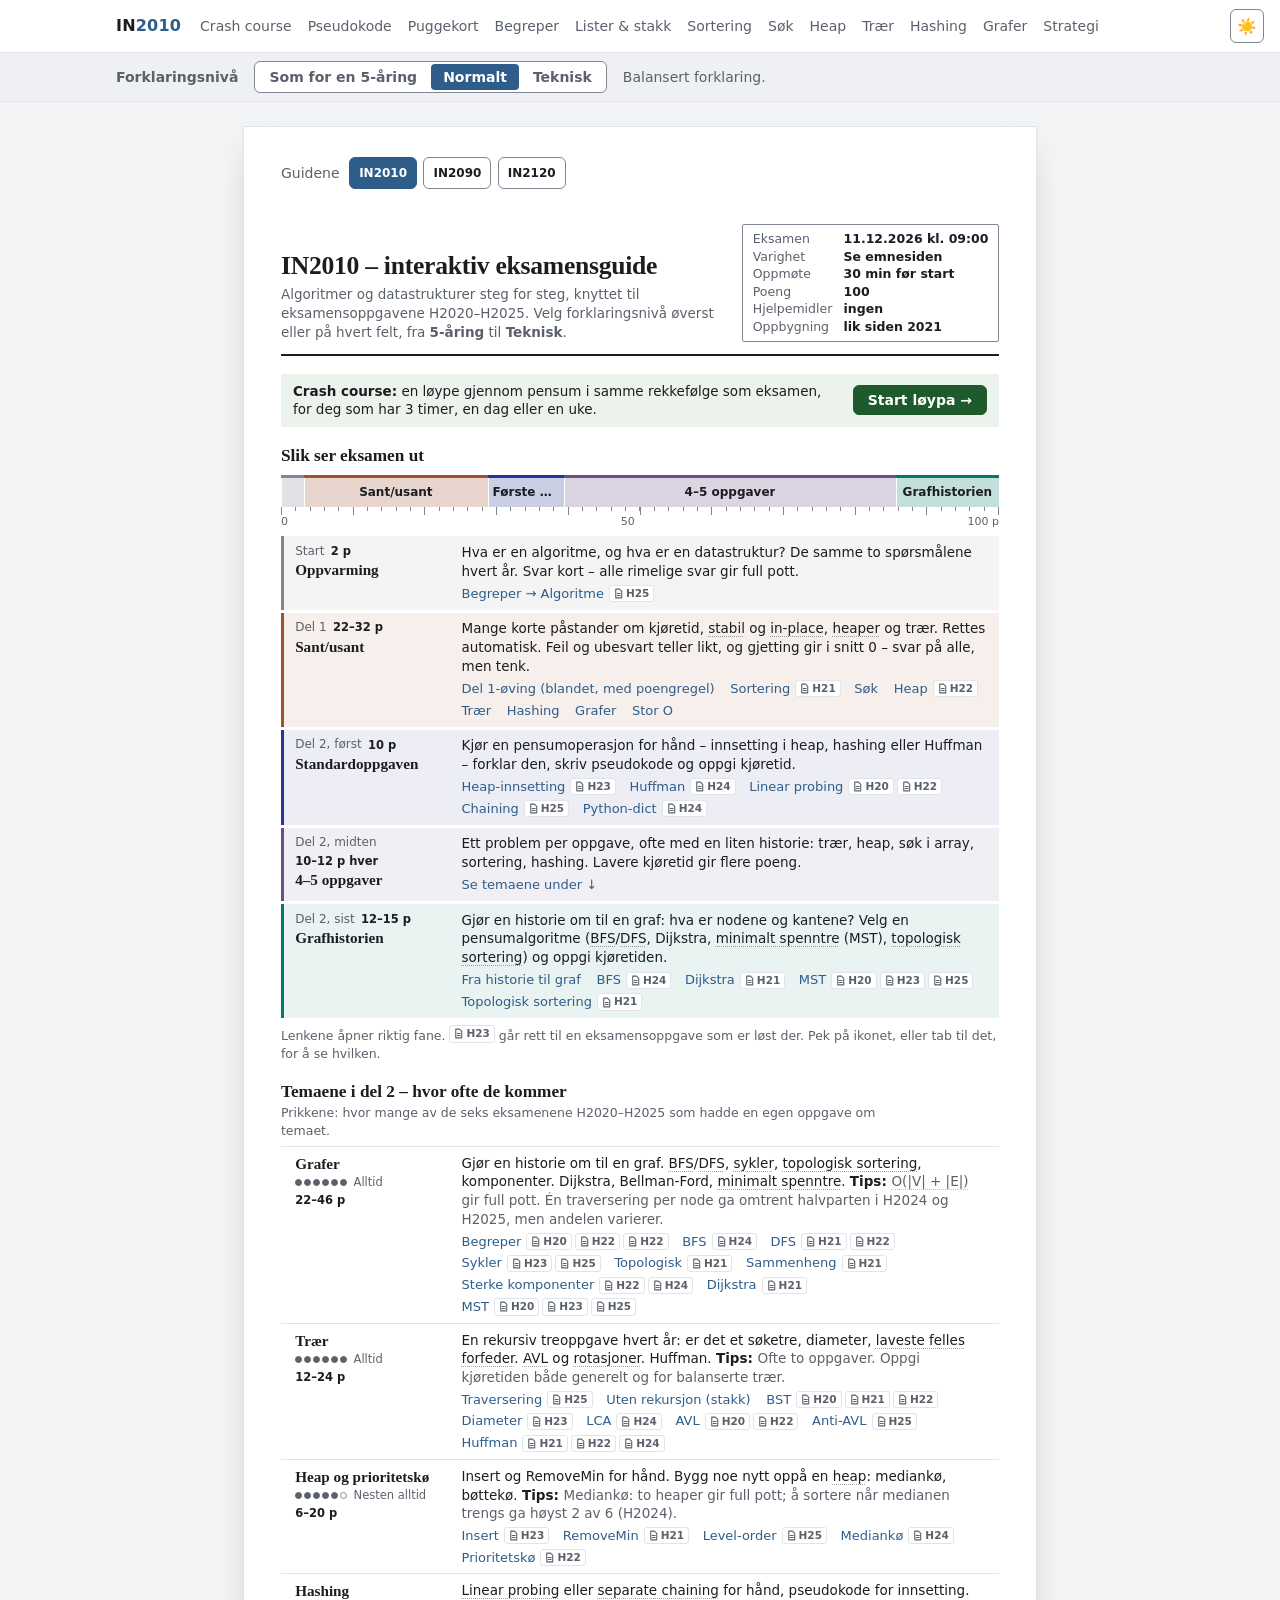
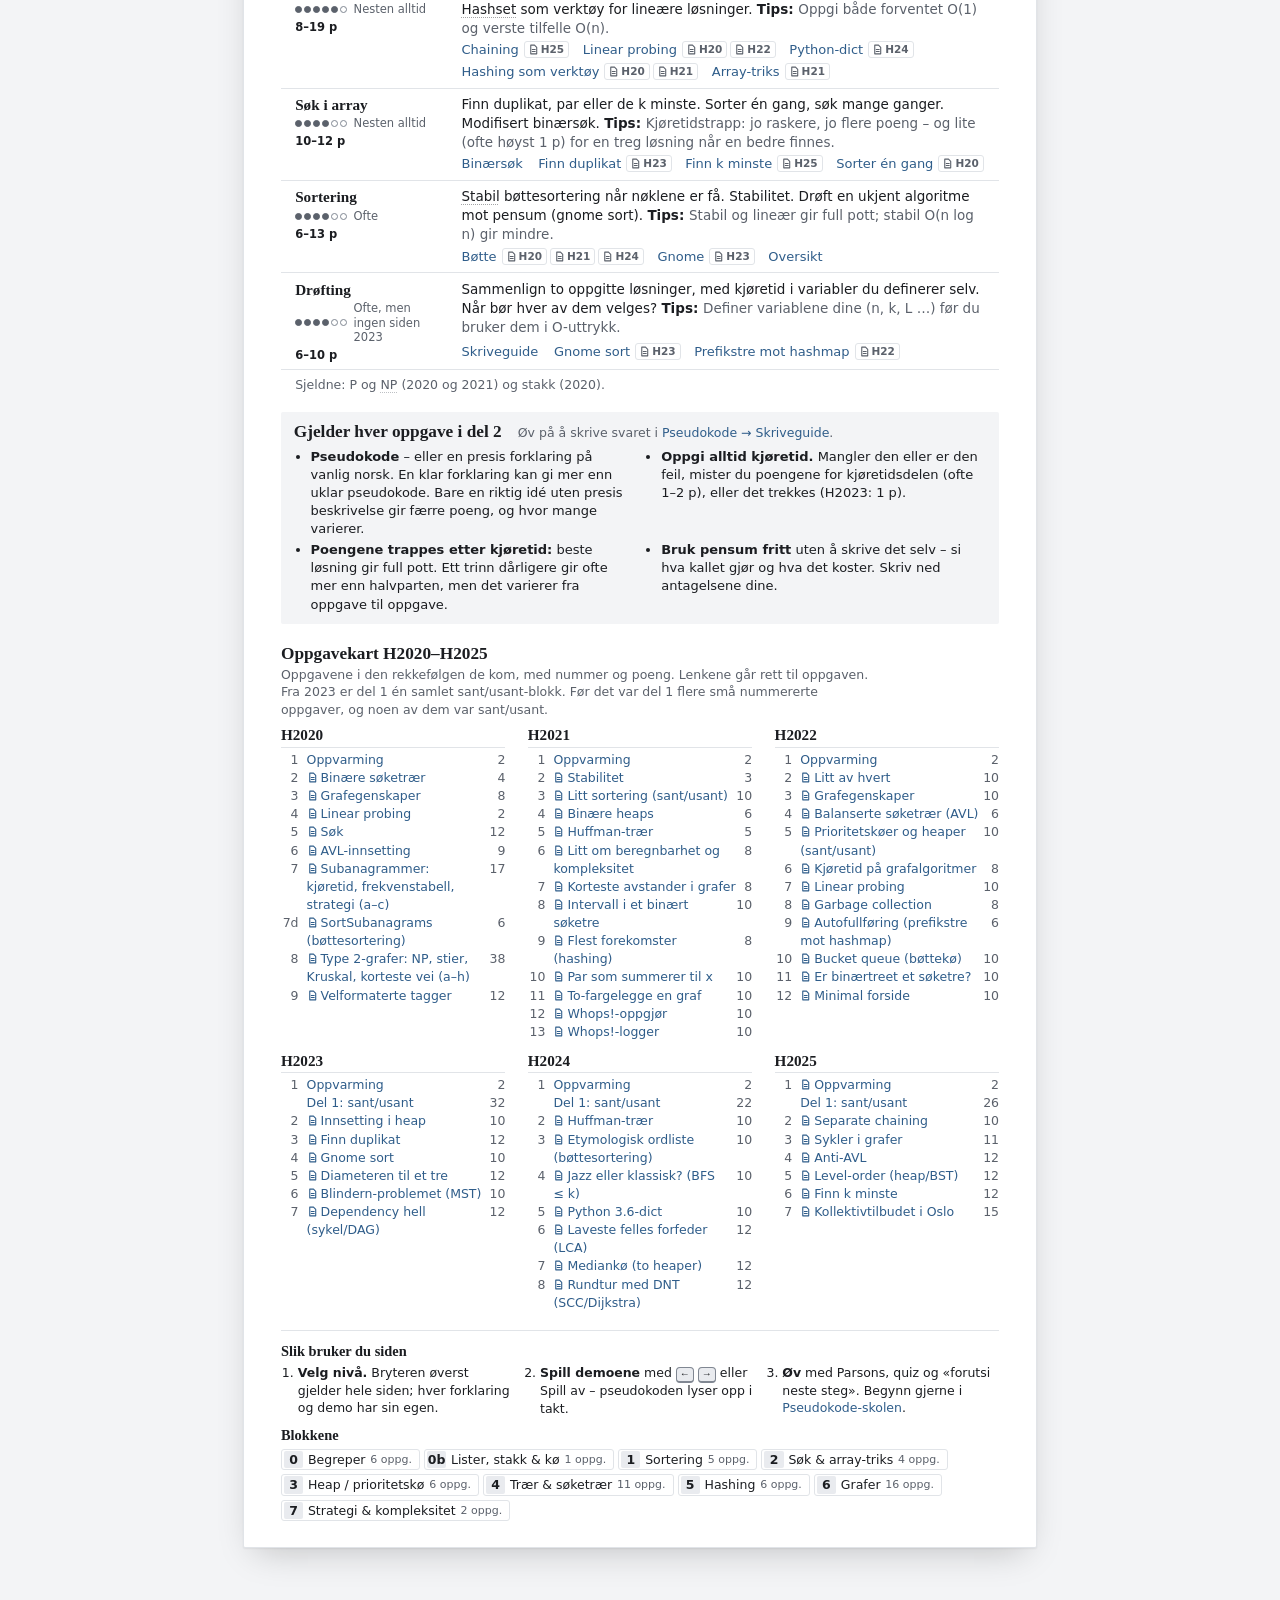
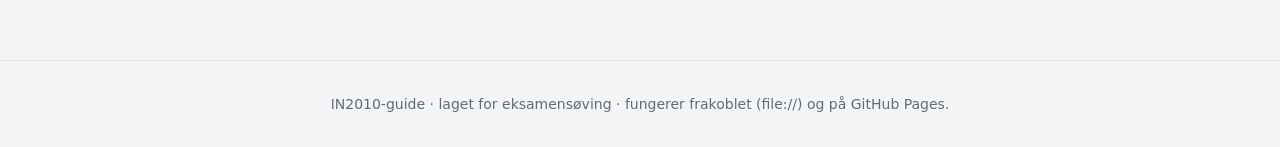
==== index.html @ cf9b5287 "Faglige rettelser fra ekstern gjennomgang (20261126j) - Sortering: sammenligningsbasert kan ikke slå" ====
<!doctype html>
<html lang="nb">
<head>
  <meta charset="utf-8">
  <link rel="icon" href="data:,">
  <meta name="viewport" content="width=device-width, initial-scale=1">
  <title>IN2010 · interaktiv eksamensguide</title>
  <meta name="description" content="Interaktiv eksamensguide for IN2010 – Algoritmer og datastrukturer. Slik ser eksamen ut, og alle eksamensoppgavene fra H2020 til H2025.">
  <script>(function(){try{var d=document.documentElement;var t=localStorage.getItem('in-theme');if(t!=='dark'&&t!=='system')t='light';if(t!=='system')d.setAttribute('data-theme',t);var l=localStorage.getItem('in-level');if(l!=='eli5'&&l!=='teknisk')l='normal';d.setAttribute('data-level',l);}catch(e){document.documentElement.setAttribute('data-theme','light');document.documentElement.setAttribute('data-level','normal');}})();</script>
  <link rel="stylesheet" href="assets/css/styles.css?v=20261126j">
  <link rel="stylesheet" href="assets/css/begrep-tips.css?v=20261126j">
</head>
<body data-page="index">
  <a class="skip-link" href="#main">Hopp til innhold</a>
  <header id="topnav"></header>

  <main id="main" class="wrap a4-desk">
    <article class="a4-sheet" aria-labelledby="a4-title">

      <nav class="guider" aria-label="Alle guidene" style="display:flex;flex-wrap:wrap;align-items:center;gap:.4rem;margin:0 0 1rem;font-size:var(--text-sm)">
        <span style="color:var(--color-on-surface-variant);margin-right:.2rem">Guidene</span>
        <a class="btn sm primary" href="https://vegardjorg.github.io/IN2010/" aria-current="page">IN2010</a>
        <a class="btn sm" href="https://vegardjorg.github.io/IN2090/">IN2090</a>
        <a class="btn sm" href="https://vegardjorg.github.io/IN2120/">IN2120</a>
      </nav>

      <header class="a4-head">
        <div>
          <h1 id="a4-title">IN2010 – interaktiv eksamensguide</h1>
          <p class="a4-lead">Algoritmer og datastrukturer steg for steg, knyttet til eksamensoppgavene H2020–H2025.
            Velg forklaringsnivå øverst eller på hvert felt, fra <b>5-åring</b> til <b>Teknisk</b>.</p>
        </div>
        <dl class="a4-facts">
          <dt>Eksamen</dt><dd>11.12.2026 kl. 09:00</dd>
          <dt>Varighet</dt><dd>Se emnesiden</dd>
          <dt>Oppmøte</dt><dd>30 min før start</dd>
          <dt>Poeng</dt><dd>100</dd>
          <dt>Hjelpemidler</dt><dd>ingen</dd>
          <dt>Oppbygning</dt><dd>lik siden 2021</dd>
        </dl>
      </header>

      <section class="crash-box" id="crash-box" aria-label="Crash course"></section>

      <section class="a4-exam" aria-labelledby="eo-h">
        <h2 id="eo-h">Slik ser eksamen ut</h2>
        <div id="exam-flow"></div>
        <p class="a4-legend">Lenkene åpner riktig fane.
          <span class="a4-task a4-task-demo" aria-hidden="true"><svg viewBox="0 0 12 12" focusable="false"><path d="M3 1.25h4.1L9.5 3.65v7.1H3z" fill="none" stroke="currentColor" stroke-width="1.2" stroke-linejoin="round"/><path d="M4.6 6h3.3M4.6 8.2h3.3" stroke="currentColor" stroke-width="1.1" stroke-linecap="round"/></svg><span>H23</span></span>
          går rett til en eksamensoppgave som er løst der. Pek på ikonet, eller tab til det, for å se hvilken.</p>
      </section>

      <section class="a4-temaer" aria-labelledby="eo-temaer">
        <div class="a4-sechead">
          <h2 id="eo-temaer">Temaene i del 2 – hvor ofte de kommer</h2>
          <p>Prikkene: hvor mange av de seks eksamenene H2020–H2025 som hadde en egen oppgave om temaet.</p>
        </div>
        <div id="exam-topics" class="a4-topics"></div>
      </section>

      <section class="a4-rules" aria-labelledby="a4-rules-h">
        <div class="a4-sechead">
          <h2 id="a4-rules-h">Gjelder hver oppgave i del 2</h2>
          <p>Øv på å skrive svaret i <a href="pseudokode.html#fane=skriveguide">Pseudokode → Skriveguide</a>.</p>
        </div>
        <ul>
          <li><b>Pseudokode</b> – eller en presis forklaring på vanlig norsk. En klar forklaring kan gi mer enn uklar
            pseudokode. Bare en riktig idé uten presis beskrivelse gir færre poeng, og hvor mange varierer.</li>
          <li><b>Oppgi alltid kjøretid.</b> Mangler den eller er den feil, mister du poengene for
            kjøretidsdelen (ofte 1–2 p), eller det trekkes (H2023: 1 p).</li>
          <li><b>Poengene trappes etter kjøretid:</b> beste løsning gir full pott. Ett trinn dårligere gir ofte mer
            enn halvparten, men det varierer fra oppgave til oppgave.</li>
          <li><b>Bruk pensum fritt</b> uten å skrive det selv – si hva kallet gjør og hva det koster. Skriv ned
            antagelsene dine.</li>
        </ul>
      </section>

      <section class="a4-kart" aria-labelledby="a4-kart-h">
        <div class="a4-sechead">
          <h2 id="a4-kart-h">Oppgavekart H2020–H2025</h2>
          <p>Oppgavene i den rekkefølgen de kom, med nummer og poeng. Lenkene går rett til oppgaven.
            Fra 2023 er del 1 én samlet sant/usant-blokk. Før det var del 1 flere små nummererte oppgaver, og noen av dem var sant/usant.</p>
        </div>
        <div id="task-map" class="a4-map"></div>
      </section>

      <footer class="a4-foot">
        <div class="a4-how">
          <h2>Slik bruker du siden</h2>
          <ol>
            <li><b>Velg nivå.</b> Bryteren øverst gjelder hele siden; hver forklaring og demo har sin egen.</li>
            <li><b>Spill demoene</b> med <span class="kbd">←</span> <span class="kbd">→</span> eller Spill av –
              pseudokoden lyser opp i takt.</li>
            <li><b>Øv</b> med Parsons, quiz og «forutsi neste steg». Begynn gjerne i
              <a href="pseudokode.html">Pseudokode-skolen</a>.</li>
          </ol>
        </div>
        <nav class="a4-blocks" aria-label="Blokkene">
          <h2>Blokkene</h2>
          <div id="block-cards"></div>
        </nav>
      </footer>

    </article>
  </main>

  <footer class="footer">
    IN2010-guide · laget for eksamensøving · fungerer frakoblet (file://) og på GitHub Pages.
  </footer>

  <script src="assets/js/core.js?v=20261126j"></script>
  <script src="assets/js/symboler.js?v=20261126j"></script>
  <script src="assets/js/begreper-data.js?v=20261126j"></script>
  <script src="assets/js/begrep-tips.js?v=20261126j"></script>
  <script src="assets/js/data-mock.js?v=20261126j"></script>
  <script src="assets/js/data-crash.js?v=20261126j"></script>
  <script>
  /* Crash course-boksen øverst: samme utregning som løypesiden (IN.crashProgress) */
  (function () {
    var IN = window.IN, el = IN.el, host = IN.qs("#crash-box");
    if (!host || !IN.crashProgress) { if (host) host.hidden = true; return; }
    /* Liten boks: én setning og én grønn knapp. Bare knappeteksten følger fremdriften (Start ↔ Fortsett). */
    host.classList.add("crash-box-mini");
    var btn = el("a", { class: "btn cr-go", href: "crash.html" });
    host.appendChild(el("p", { class: "crash-box-txt", html: "<b>Crash course:</b> en løype gjennom pensum i samme rekkefølge som eksamen, for deg som har 3 timer, en dag eller en uke." }));
    host.appendChild(btn);
    function paint() {
      var P; try { P = IN.crashProgress(); } catch (e) { P = null; }
      var go = P && P.startet;
      btn.textContent = go ? "Fortsett →" : "Start løypa →";
      btn.href = go && P.fortsett ? P.fortsett.href : "crash.html";
    }
    paint();
    document.addEventListener("in:progress", paint);
    window.addEventListener("storage", function (e) { if (!e.key || e.key === IN.progress.KEY) paint(); });
  })();
  </script>
  <script>
  (function () {
    var IN = window.IN, el = IN.el;

    var ready = {}; IN.PAGES.forEach(function (p) { ready[p.id] = p.ready; });
    var pageHref = {}; IN.PAGES.forEach(function (p) { pageHref[p.id] = p.href; });

    // Lenke til en fane – eller «snart» hvis blokken ikke er bygget ennå
    function lnk(page, fane, text) {
      if (ready[page]) return el("a", { href: pageHref[page] + (fane ? "#fane=" + fane : ""), text: text });
      return el("span", { class: "a4-soon" }, [el("span", { text: text }), el("span", { class: "tag", text: "snart" })]);
    }

    // ===== Eksamensoppgavene som er løst på sidene =====
    // Samme kortregister som crash course-løypa: IN.CRASH.kort i data-crash.js, som peker på kortene i
    // assets/js/kort/<side>.js. [side, fane, år, oppgavenr., tittel, poeng, element-id, (fremdriftsnøkkel – brukes ikke her)]
    // Nye kort i registeret dukker opp her og i oppgavekartet av seg selv. Sjekk mot kortfilene: node plan/sjekk-kortregister.js
    var X = (IN.CRASH && IN.CRASH.kort) || {};
    // Tekstfragmentet i dyplenken leter etter overskriften på kortet (registertittelen er lik korttittelen, se
    // sjekk-kortregister.js). SOK: egen søketekst (sant/usant-testen har ingen kortoverskrift).
    var SOK = { s21tf: "Eksamen H2021" };
    var ICON = '<svg viewBox="0 0 12 12" aria-hidden="true" focusable="false">' +
      '<path d="M3 1.25h4.1L9.5 3.65v7.1H3z" fill="none" stroke="currentColor" stroke-width="1.2" stroke-linejoin="round"/>' +
      '<path d="M4.6 6h3.3M4.6 8.2h3.3" stroke="currentColor" stroke-width="1.1" stroke-linecap="round"/></svg>';

    // Dyplenke til selve oppgaven: «#fane=<fane>&oppg=<id>» åpner fanen (core.js leser fane=), og
    // tekstfragmentet «:~:text=tittel,-Oppgave» lar nettleseren rulle til oppgavekortet og
    // markere tittelen. Nettlesere uten tekstfragmenter åpner bare fanen.
    function frag(s) { return encodeURIComponent(s).replace(/-/g, "%2D"); }
    function taskHref(key) {
      var t = X[key], text = SOK[key] ? frag(SOK[key]) : frag(t[4]) + ",-Oppgave";
      return pageHref[t[0]] + "#fane=" + t[1] + "&oppg=" + t[6] + ":~:text=" + text;
    }
    function taskName(t) { return t[2] + " Oppgave " + t[3] + " – " + t[4]; }
    // Lenke med oppgaveikon og verktøytips. content = synlig tekst (årstall eller tittel).
    function taskLink(key, content, cls) {
      var t = X[key];
      if (!t || !ready[t[0]]) return null;
      var a = el("a", { class: cls, html: ICON, href: taskHref(key),
        "aria-label": content + " – eksamensoppgave " + taskName(t) + ", " + t[5] + " poeng" },
        el("span", { text: content }));
      return el("span", { class: "a4-tw" }, [a, el("span", { class: "a4-tip", "aria-hidden": "true", text: taskName(t) + " (" + t[5] + " p)" })]);
    }
    function chip(key) { var t = X[key]; return t ? taskLink(key, "H" + t[2].slice(3), "a4-task") : null; }
    function tasksFor(page, fane) {
      return Object.keys(X).filter(function (k) { return X[k][0] === page && X[k][1] === fane; });
    }
    // [side, fane, tekst, (valgfritt) bestemte oppgaver] → lenke + oppgaveikoner, eldste først
    function links(list) {
      var box = el("div", { class: "a4-links" });
      list.forEach(function (l) {
        var keys = (l[3] || tasksFor(l[0], l[1])).slice().sort(function (a, b) { return X[a][2] < X[b][2] ? -1 : X[a][2] > X[b][2] ? 1 : 0; });
        var g = el("span", { class: "a4-lk" }, lnk(l[0], l[1], l[2]));
        keys.forEach(function (k) { var c = chip(k); if (c) g.appendChild(c); });
        box.appendChild(g);
      });
      return box;
    }

    // ===== Slik ser eksamen ut: delene i rekkefølge =====
    var FLOW = [
      { key: "opp", part: "Start", name: "Oppvarming", pts: "2 p", w: 2,
        text: "Hva er en algoritme, og hva er en datastruktur? De samme to spørsmålene hvert år. Svar kort – alle rimelige svar gir full pott.",
        links: [["begreper", "algoritme", "Begreper → Algoritme"]] },
      { key: "d1", part: "Del 1", name: "Sant/usant", pts: "22–32 p", w: 26,
        text: "Mange korte påstander om kjøretid, stabil og in-place, heaper og trær. Rettes automatisk. Feil og ubesvart teller likt, og gjetting gir i snitt 0 – svar på alle, men tenk.",
        links: [["strategi", "eksamensteknikk&oppg=del1-ovelse", "Del 1-øving (blandet, med poengregel)"], ["sortering", "test", "Sortering"], ["sok", "test", "Søk"], ["heap", "test", "Heap"], ["traer", "test", "Trær"], ["hashing", "test", "Hashing"], ["grafer", "test", "Grafer"], ["begreper", "bigo", "Stor O"]] },
      { key: "std", part: "Del 2, først", name: "Standardoppgaven", short: "Første oppg.", pts: "10 p", w: 10,
        text: "Kjør en pensumoperasjon for hånd – innsetting i heap, hashing eller Huffman – forklar den, skriv pseudokode og oppgi kjøretid.",
        links: [["heap", "innsetting", "Heap-innsetting"], ["traer", "huffman", "Huffman", ["t24huf"]], ["hashing", "probing", "Linear probing"], ["hashing", "chaining", "Chaining"], ["hashing", "python", "Python-dict"]] },
      { key: "mid", part: "Del 2, midten", name: "4–5 oppgaver", pts: "10–12 p hver", w: 48,
        text: "Ett problem per oppgave, ofte med en liten historie: trær, heap, søk i array, sortering, hashing. Lavere kjøretid gir flere poeng.",
        anchor: "eo-temaer" },
      { key: "graf", part: "Del 2, sist", name: "Grafhistorien", pts: "12–15 p", w: 14,
        text: "Gjør en historie om til en graf: hva er nodene og kantene? Velg en pensumalgoritme (BFS/DFS, Dijkstra, minimalt spenntre (MST), topologisk sortering) og oppgi kjøretiden.",
        links: [["grafer", "begreper&oppg=historie", "Fra historie til graf"], ["grafer", "bfs", "BFS"], ["grafer", "dijkstra", "Dijkstra"], ["grafer", "mst", "MST"], ["grafer", "topologisk", "Topologisk sortering"]] }
    ];
    var flowHost = IN.qs("#exam-flow");
    var ruler = el("div", { class: "a4-ruler" });
    var bar = el("div", { class: "a4-bar" });
    var parts = el("ol", { class: "a4-parts" });
    FLOW.forEach(function (f) {
      var seg = el("a", { class: "a4-seg a4-" + f.key, href: "#eo-" + f.key, title: f.name + " · " + f.pts,
        "aria-label": f.part + ": " + f.name + ", " + f.pts });
      seg.style.flexGrow = f.w;
      if (f.w >= 10) seg.appendChild(el("span", { text: f.short || f.name }));
      bar.appendChild(seg);
      var body = el("div", { class: "a4-pbody" }, el("p", { text: f.text }));
      if (f.links) body.appendChild(links(f.links));
      if (f.anchor) body.appendChild(el("div", { class: "a4-links" }, el("a", { href: "#" + f.anchor, text: "Se temaene under ↓" })));
      parts.appendChild(el("li", { class: "a4-part a4-" + f.key, id: "eo-" + f.key }, [
        el("div", { class: "a4-pname" }, [
          el("span", { class: "a4-pk" }, [el("span", { text: f.part }), el("span", { class: "a4-pts", text: f.pts })]),
          el("h3", { text: f.name })
        ]),
        body
      ]));
    });
    ruler.appendChild(bar);
    ruler.appendChild(el("div", { class: "a4-scale", "aria-hidden": "true" }));
    ruler.appendChild(el("div", { class: "a4-scale-n", "aria-hidden": "true" }, [el("span", { text: "0" }), el("span", { text: "50" }), el("span", { text: "100 p" })]));
    flowHost.appendChild(ruler);
    flowHost.appendChild(parts);

    // ===== Temaene i del 2 =====
    var TOPICS = [
      { name: "Grafer", n: 6, pts: "22–46 p", often: "Alltid",
        items: "Gjør en historie om til en graf. BFS/DFS, sykler, topologisk sortering, komponenter. Dijkstra, Bellman-Ford, minimalt spenntre.",
        tip: "O(|V| + |E|) gir full pott. Én traversering per node ga omtrent halvparten i H2024 og H2025, men andelen varierer.",
        links: [["grafer", "begreper", "Begreper"], ["grafer", "bfs", "BFS"], ["grafer", "dfs", "DFS"], ["grafer", "sykler", "Sykler"], ["grafer", "topologisk", "Topologisk"],
                ["grafer", "sammenheng", "Sammenheng"], ["grafer", "scc", "Sterke komponenter"], ["grafer", "dijkstra", "Dijkstra"], ["grafer", "mst", "MST"]] },
      { name: "Trær", n: 6, pts: "12–24 p", often: "Alltid",
        items: "En rekursiv treoppgave hvert år: er det et søketre, diameter, laveste felles forfeder. AVL og rotasjoner. Huffman.",
        tip: "Ofte to oppgaver. Oppgi kjøretiden både generelt og for balanserte trær.",
        links: [["traer", "trav", "Traversering"], ["traer", "iterativ&oppg=trav-iterativ", "Uten rekursjon (stakk)"],["traer", "bst", "BST"], ["traer", "diameter", "Diameter"], ["traer", "lca", "LCA"],
                ["traer", "avl", "AVL"], ["traer", "antiavl", "Anti-AVL"], ["traer", "huffman", "Huffman"]] },
      { name: "Heap og prioritetskø", n: 5, pts: "6–20 p", often: "Nesten alltid",
        items: "Insert og RemoveMin for hånd. Bygg noe nytt oppå en heap: mediankø, bøttekø.",
        tip: "Mediankø: to heaper gir full pott; å sortere når medianen trengs ga høyst 2 av 6 (H2024).",
        links: [["heap", "innsetting", "Insert"], ["heap", "removemin", "RemoveMin"], ["heap", "levelorder", "Level-order"],
                ["heap", "median", "Mediankø"], ["heap", "pk", "Prioritetskø"]] },
      { name: "Hashing", n: 5, pts: "8–19 p", often: "Nesten alltid",
        items: "Linear probing eller separate chaining for hånd, pseudokode for innsetting. Hashset som verktøy for lineære løsninger.",
        tip: "Oppgi både forventet O(1) og verste tilfelle O(n).",
        links: [["hashing", "chaining", "Chaining"], ["hashing", "probing", "Linear probing"], ["hashing", "python", "Python-dict"], ["hashing", "triks", "Hashing som verktøy"], ["sok", "triks", "Array-triks"]] },
      { name: "Søk i array", n: 4, pts: "10–12 p", often: "Nesten alltid",
        items: "Finn duplikat, par eller de k minste. Sorter én gang, søk mange ganger. Modifisert binærsøk.",
        tip: "Kjøretidstrapp: jo raskere, jo flere poeng – og lite (ofte høyst 1 p) for en treg løsning når en bedre finnes.",
        links: [["sok", "binaersok", "Binærsøk"], ["sok", "duplikat", "Finn duplikat"], ["sok", "kminste", "Finn k minste"], ["sok", "sortersok", "Sorter én gang"]] },
      { name: "Sortering", n: 4, pts: "6–13 p", often: "Ofte",
        items: "Stabil bøttesortering når nøklene er få. Stabilitet. Drøft en ukjent algoritme mot pensum (gnome sort).",
        tip: "Stabil og lineær gir full pott; stabil O(n log n) gir mindre.",
        links: [["sortering", "bucket", "Bøtte"], ["sortering", "gnome", "Gnome"], ["sortering", "oversikt", "Oversikt"]] },
      { name: "Drøfting", n: 4, pts: "6–10 p", often: "Ofte, men ingen siden 2023",
        items: "Sammenlign to oppgitte løsninger, med kjøretid i variabler du definerer selv. Når bør hver av dem velges?",
        tip: "Definer variablene dine (n, k, L …) før du bruker dem i O-uttrykk.",
        links: [["pseudokode", "skriveguide", "Skriveguide"], ["sortering", "gnome", "Gnome sort"], ["traer", "huffman", "Prefikstre mot hashmap", ["t22auto"]]] }
    ];
    var topicHost = IN.qs("#exam-topics");
    TOPICS.forEach(function (tp) {
      var dots = el("span", { class: "a4-dots", role: "img", "aria-label": tp.n + " av 6 eksamener" });
      for (var d = 0; d < 6; d++) dots.appendChild(el("i", { class: d < tp.n ? "on" : null }));
      topicHost.appendChild(el("div", { class: "a4-topic" }, [
        el("div", { class: "a4-tname" }, [
          el("h3", { text: tp.name }),
          el("span", { class: "a4-freq" }, [dots, el("span", { text: tp.often })]),
          el("span", { class: "a4-pts", text: tp.pts })
        ]),
        el("div", { class: "a4-tbody" }, [
          el("p", {}, [tp.items + " ", el("span", { class: "a4-tip-txt" }, [el("b", { text: "Tips: " }), tp.tip])]),
          links(tp.links)
        ])
      ]));
    });
    topicHost.appendChild(el("p", { class: "a4-rare", text: "Sjeldne: P og NP (2020 og 2021) og stakk (2020)." }));

    // ===== Oppgavekart =====
    // Bygget fra kortregisteret X: én rad per eksamensoppgave med kort, pluss oppvarmingen («Oppgave 1») hvert år.
    // Rad: [år, oppgavenr., navn i kartet, poeng, side, fane, nøkkel i X]. Settene trykker ingen oppgavenumre.
    // Samme oppgave på to sider (samme år og nr.) vises én gang: den første i registeret. Har oppvarmingen et kort
    // i registeret (H2025-1), lenker raden for det året rett til kortet.
    var YEARS = ["H20", "H21", "H22", "H23", "H24", "H25"];
    // Deloppgaver på Strategi som allerede står i kartet under en annen side: H2020 8 (a–b) under Grafer,
    // H2020 7 (a) og 7 (c) under Hashing (Subanagram a–c)
    var IKKE_I_KART = { p20ver: 1, p20kj: 1, p20str: 1 };
    // Navn i kartet når det skal si mer enn korttittelen (hva oppgaven handler om)
    var NAVN = {
      x20sub: "Subanagrammer: kjøretid, frekvenstabell, strategi (a–c)", s20sub: "SortSubanagrams (bøttesortering)",
      g20t2: "Type 2-grafer: NP, stier, Kruskal, korteste vei (a–h)", s21tf: "Litt sortering (sant/usant)",
      t21rng: "Intervall i et binært søketre", x21frek: "Flest forekomster (hashing)",
      k21par: "Par som summerer til x", h22tf: "Prioritetskøer og heaper (sant/usant)", t22auto: "Autofullføring (prefikstre mot hashmap)",
      t22chk: "Er binærtreet et søketre?", g23bl: "Blindern-problemet (MST)",
      g23dep: "Dependency hell (sykel/DAG)", t24huf: "Huffman-trær", s24ety: "Etymologisk ordliste (bøttesortering)",
      g24jz: "Jazz eller klassisk? (BFS ≤ k)", x24py: "Python 3.6-dict", t24lca: "Laveste felles forfeder (LCA)",
      h24med: "Mediankø (to heaper)", g24dnt: "Rundtur med DNT (SCC/Dijkstra)", h25lvl: "Level-order (heap/BST)"
    };
    var TASKS = YEARS.map(function (y) { return [y, "1", "Oppvarming", 2, "begreper", "algoritme"]; });
    var seen = {};
    TASKS.forEach(function (r) { seen[r[0] + "-1"] = r; });
    Object.keys(X).forEach(function (k) {
      var t = X[k], y = "H" + t[2].slice(3), id = y + "-" + t[3];
      if (IKKE_I_KART[k] || YEARS.indexOf(y) < 0) return;
      if (seen[id]) { if (!seen[id][6]) seen[id][6] = k; return; }   // oppvarmingsraden får kortet som lenke
      seen[id] = TASKS[TASKS.push([y, t[3], NAVN[k] || t[4], t[5], t[0], t[1], k]) - 1];
    });
    TASKS.sort(function (a, b) {
      return YEARS.indexOf(a[0]) - YEARS.indexOf(b[0]) || parseInt(a[1], 10) - parseInt(b[1], 10) || (a[1] < b[1] ? -1 : a[1] > b[1] ? 1 : 0);
    });
    var DEL1 = { H23: 32, H24: 22, H25: 26 };   // egen del 1 sant/usant (fra 2023), poeng per år
    var mapHost = IN.qs("#task-map");
    YEARS.forEach(function (y) {
      var ol = el("ol");
      TASKS.filter(function (r) { return r[0] === y; }).forEach(function (r, i) {
        var name;
        if (r[4] === null) name = el("span", { class: "a4-off", text: r[2] });             // ingen side for denne
        else if (r[6] && ready[r[4]]) name = taskLink(r[6], r[2], "a4-mlink");              // dyplenke til oppgaven
        else if (ready[r[4]]) name = lnk(r[4], r[5], r[2]);                                  // finnes ikke som oppgavekort: fanen
        else name = el("span", { class: "a4-off" }, [r[2] + " ", el("span", { class: "tag", text: "snart" })]);
        ol.appendChild(el("li", {}, [el("span", { class: "a4-nr", text: r[1] }), name, el("span", { class: "a4-p", text: r[3] })]));
        if (i === 0 && DEL1[y]) ol.appendChild(el("li", { class: "a4-d1" }, [el("span", { class: "a4-nr" }), lnk("strategi", "eksamensteknikk&oppg=del1-ovelse", "Del 1: sant/usant"), el("span", { class: "a4-p", text: DEL1[y] })]));
      });
      mapHost.appendChild(el("div", { class: "a4-year" }, [el("h3", { text: "H20" + y.slice(1) }), ol]));
    });

    // ===== Blokkene =====
    var BLOCKS = [
      { page:"begreper",  n:"0", title:"Begreper",  desc:"Algoritme, datastruktur, stor O, stabil/in-place, ADT, rekursjon.", tasks:6 },
      { page:"lister",    n:"0b", title:"Lister, stakk & kø", desc:"Array vs. lenket liste, dynamisk array (dobling), stakk og kø, nylige søk (LRU).", tasks:1 },
      { page:"sortering", n:"1", title:"Sortering", desc:"Selection, bubble, insertion, gnome, merge, quick, bøtte, radix og heapsort.", tasks:5 },
      { page:"sok",       n:"2", title:"Søk & array-triks", desc:"Rett-frem søk og binærsøk, sorter én gang, finn duplikat, finn k minste, hashtriks.", tasks:4 },
      { page:"heap",      n:"3", title:"Heap / prioritetskø", desc:"Insert, removeMin, BuildHeap, level-order, mediankø, heapsort, bøttekø.", tasks:6 },
      { page:"traer",     n:"4", title:"Trær & søketrær", desc:"Traversering, binære søketrær (BST: CheckBST, InRange), diameter, LCA, AVL/Anti-AVL, Huffman og prefikstre.", tasks:11 },
      { page:"hashing",   n:"5", title:"Hashing", desc:"Hashfunksjon, chaining, linear probing, rehash, Python 3.6-dict, hashing som verktøy.", tasks:6 },
      { page:"grafer",    n:"6", title:"Grafer", desc:"BFS, DFS, sykler, topsort, sterkt sammenhengende komponenter (SCC), Dijkstra, Bellman-Ford, MST.", tasks:16 },
      { page:"strategi",  n:"7", title:"Strategi & kompleksitet", desc:"Kjøretidsanalyse, algoritmestrategier, P og NP, eksamensteknikk.", tasks:2 }
    ];
    var blockHost = IN.qs("#block-cards");
    // tasks skal stemme med oppgavekartet over: tell oppgavene i TASKS som hører til siden.
    BLOCKS.forEach(function (b) { b.tasks = TASKS.filter(function (r) { return r[4] === b.page; }).length; });
    BLOCKS.forEach(function (b) {
      var kids = [el("span", { class: "a4-bn", text: b.n }), el("span", { text: b.title })];
      if (b.tasks > 0) kids.push(el("span", { class: "a4-bt", text: b.tasks + " oppg." }));
      if (!ready[b.page]) kids.push(el("span", { class: "tag", text: "snart" }));
      blockHost.appendChild(ready[b.page]
        ? el("a", { class: "a4-block", href: pageHref[b.page], title: b.desc }, kids)
        : el("span", { class: "a4-block a4-off", title: b.desc }, kids));
    });

    // ===== Verktøytips på oppgaveikonene: hold dem innenfor skjermen, Esc lukker =====
    function placeTip(w) {
      var tip = w.querySelector(".a4-tip");
      w.classList.remove("a4-tipoff", "a4-below");
      tip.style.setProperty("--a4-dx", "0px");
      var r = tip.getBoundingClientRect();
      if (!r.width) return;
      var vw = document.documentElement.clientWidth, dx = 0;
      if (r.left < 8) dx = 8 - r.left; else if (r.right > vw - 8) dx = vw - 8 - r.right;
      if (dx) tip.style.setProperty("--a4-dx", Math.round(dx) + "px");
      if (r.top < 96) w.classList.add("a4-below");   // ikke under den klebrige toppmenyen
    }
    var sheet = IN.qs(".a4-sheet");
    sheet.addEventListener("mouseover", function (e) {
      var w = e.target.closest && e.target.closest(".a4-tw");
      if (w && !(e.relatedTarget && w.contains(e.relatedTarget))) placeTip(w);
    });
    sheet.addEventListener("focusin", function (e) {
      var w = e.target.closest && e.target.closest(".a4-tw");
      if (w) placeTip(w);
    });
    document.addEventListener("keydown", function (e) {
      if (e.key === "Escape") IN.qsa(".a4-tw").forEach(function (w) { w.classList.add("a4-tipoff"); });
    });
  })();
  </script>
</body>
</html>
---- assets/css/styles.css ----
/* ============================================================
   IN2010 – interaktiv eksamensguide · felles designsystem
   Fargepalett og menydesign adaptert fra vegardjorg/ravenseat
   (MIT, eget repo). Material-aktig nøytral palett, lys + mørk.
   Virker fra file:// og GitHub Pages. Ingen avhengigheter.
   ============================================================ */

/* ---------- Fargetokens: LYS (standard) ---------- */
:root {
  color-scheme: light;
  --color-primary: #2f5d8a;
  --color-on-primary: #ffffff;
  --color-primary-container: #d3e3f5;
  --color-on-primary-container: #0b2a47;
  --color-secondary: #55606e;
  --color-secondary-container: #dde3ea;
  --color-on-secondary-container: #1a2430;
  --color-tertiary: #6a5089;
  --color-tertiary-container: #ece0f7;
  --color-on-tertiary-container: #2a1446;
  --color-error: #b3261e;
  --color-error-container: #f9dedc;
  --color-on-error-container: #410e0b;
  --color-surface: #f8f9fb;
  --color-on-surface: #1b1d21;
  --color-on-surface-variant: #5b616b;
  --color-surface-container-lowest: #ffffff;
  --color-surface-container-low: #f3f4f6;
  --color-surface-container: #eef0f3;
  --color-surface-container-high: #e9ebef;
  --color-outline: #808792;
  --color-outline-variant: #e1e4e8;
  --color-placeholder: #646b76;
  --color-tone-info: #e3edf7;        --color-on-tone-info: #1f4a73;
  --color-tone-ok: #e2f1e4;          --color-on-tone-ok: #1e5a2b;
  --color-tone-warn: #fbefd2;        --color-on-tone-warn: #6b4a00;
  --color-tone-danger: #fbe4e2;      --color-on-tone-danger: #8c1d18;
  --color-tone-heavy: #efe8f8;       --color-on-tone-heavy: #4e3577;
  --color-tone-caution: #fddcbf;     --color-on-tone-caution: #8a3a00;

  /* visualiseringsfarger (lys) */
  --c-default: #2f5d8a;
  --c-compare: #b9770a;
  --c-min:     #8e3b6e;
  --c-swap:    #b3261e;
  --c-sorted:  #2e7d32;
  --c-target:  #3f84cf;
}

/* ---------- Fargetokens: MØRK (følger systemet, med mindre toggle = lys) ---------- */
@media (prefers-color-scheme: dark) {
  :root:not([data-theme="light"]) {
    color-scheme: dark;
    --color-primary: #8fb8e6;
    --color-on-primary: #0b2a47;
    --color-primary-container: #1d4469;
    --color-on-primary-container: #d3e3f5;
    --color-secondary: #bcc6d2;
    --color-secondary-container: #3a4552;
    --color-on-secondary-container: #dde3ea;
    --color-tertiary: #d0bcf0;
    --color-tertiary-container: #4f3770;
    --color-on-tertiary-container: #ece0f7;
    --color-error: #f2b8b5;
    --color-error-container: #8c1d18;
    --color-on-error-container: #f9dedc;
    --color-surface: #181b1f;
    --color-on-surface: #e3e5e9;
    --color-on-surface-variant: #a3a9b3;
    --color-surface-container-lowest: #1c1f24;
    --color-surface-container-low: #141619;
    --color-surface-container: #212429;
    --color-surface-container-high: #262a30;
    --color-outline: #6e7580;
    --color-outline-variant: #2e333a;
    --color-placeholder: #9aa0a9;
    --color-tone-info: #1e3550;      --color-on-tone-info: #c4dcf5;
    --color-tone-ok: #1d3a22;        --color-on-tone-ok: #bfe3c3;
    --color-tone-warn: #3d3014;      --color-on-tone-warn: #f3d9a0;
    --color-tone-danger: #4a1c1a;    --color-on-tone-danger: #f6c9c6;
    --color-tone-heavy: #352a4d;     --color-on-tone-heavy: #dccdf5;
    --color-tone-caution: #4d2a0f;   --color-on-tone-caution: #ffc999;

    --c-default: #6f9fd0;
    --c-compare: #e0a94e;
    --c-min:     #e08cbd;
    --c-swap:    #f2857f;
    --c-sorted:  #81c784;
    --c-target:  #8ab8f0;
  }
}

/* ---------- Fargetokens: MØRK via toggle (uansett system) ---------- */
:root[data-theme="dark"] {
  color-scheme: dark;
  --color-primary: #8fb8e6;
  --color-on-primary: #0b2a47;
  --color-primary-container: #1d4469;
  --color-on-primary-container: #d3e3f5;
  --color-secondary: #bcc6d2;
  --color-secondary-container: #3a4552;
  --color-on-secondary-container: #dde3ea;
  --color-tertiary: #d0bcf0;
  --color-tertiary-container: #4f3770;
  --color-on-tertiary-container: #ece0f7;
  --color-error: #f2b8b5;
  --color-error-container: #8c1d18;
  --color-on-error-container: #f9dedc;
  --color-surface: #181b1f;
  --color-on-surface: #e3e5e9;
  --color-on-surface-variant: #a3a9b3;
  --color-surface-container-lowest: #1c1f24;
  --color-surface-container-low: #141619;
  --color-surface-container: #212429;
  --color-surface-container-high: #262a30;
  --color-outline: #6e7580;
  --color-outline-variant: #2e333a;
  --color-placeholder: #9aa0a9;
  --color-tone-info: #1e3550;      --color-on-tone-info: #c4dcf5;
  --color-tone-ok: #1d3a22;        --color-on-tone-ok: #bfe3c3;
  --color-tone-warn: #3d3014;      --color-on-tone-warn: #f3d9a0;
  --color-tone-danger: #4a1c1a;    --color-on-tone-danger: #f6c9c6;
  --color-tone-heavy: #352a4d;     --color-on-tone-heavy: #dccdf5;
  --color-tone-caution: #4d2a0f;   --color-on-tone-caution: #ffc999;

  --c-default: #6f9fd0;
  --c-compare: #e0a94e;
  --c-min:     #e08cbd;
  --c-swap:    #f2857f;
  --c-sorted:  #81c784;
  --c-target:  #8ab8f0;
}

/* ---------- Geometri/typografi + semantiske broer (temauavhengig) ---------- */
:root {
  --radius: 4px;
  --radius-md: 6px;
  --radius-lg: 8px;
  --text-xs: 12px; --text-sm: 14px; --text-md: 16px; --text-lg: 20px; --text-xl: 28px;
  --d-2xs: 2px; --d-xs: 4px; --d-sm: 8px; --d-md: 16px; --d-lg: 24px;
  --d-card: calc(var(--d-sm) + var(--d-xs));
  --state-hover: color-mix(in srgb, var(--color-on-surface) 8%, transparent);
  --state-press: color-mix(in srgb, var(--color-on-surface) 14%, transparent);
  --focus: 2px solid var(--color-primary);
  --elevation: 0 4px 16px rgb(0 0 0 / 0.16);
  --maxw: 1080px;

  --font: ui-sans-serif, system-ui, -apple-system, "Segoe UI", Roboto, Helvetica, Arial, sans-serif;
  --font-serif: Georgia, Cambria, "Times New Roman", serif;
  --font-mono: ui-monospace, "Cascadia Code", "SF Mono", Consolas, "Liberation Mono", Menlo, monospace;

  /* broer: eldre komponentnavn → tokens */
  --bg: var(--color-surface-container-low);
  --bg-deep: var(--color-surface);
  --panel: var(--color-surface-container-lowest);
  --panel-2: var(--color-surface-container-high);
  --border: var(--color-outline-variant);
  --border-soft: var(--color-outline-variant);
  --text: var(--color-on-surface);
  --muted: var(--color-on-surface-variant);
  --muted-2: var(--color-placeholder);
  --accent: var(--color-primary);
  --accent-lys: var(--color-primary);
}

/* ---------- Grunnlag ---------- */
* { box-sizing: border-box; }
html { scroll-behavior: smooth; }
body {
  margin: 0;
  background: var(--color-surface-container-low);
  color: var(--color-on-surface);
  font-family: var(--font);
  font-size: var(--text-md);
  line-height: 1.6;
  -webkit-text-size-adjust: 100%;
}
a { color: var(--color-primary); text-decoration: none; }
a:hover { text-decoration: underline; }
h1, h2, h3, h4 { line-height: 1.25; font-weight: 600; }
h1 { font-size: var(--text-xl); margin: 0 0 .3em; }
h2 { font-size: var(--text-lg); margin: 1.6em 0 .5em; }
h3 { font-size: 1.15rem; margin: 1.3em 0 .4em; }
p { margin: .6em 0; }
code { font-family: var(--font-mono); font-size: .92em; }
:focus-visible { outline: var(--focus); outline-offset: 2px; border-radius: var(--radius); }

/* ---------- Toppnavigasjon (underlinjefaner, ravenseat-stil) ---------- */
#topnav {
  position: sticky; top: 0; z-index: 50;
  background: var(--color-surface-container-lowest);
  border-bottom: 1px solid var(--color-outline-variant);
}
.nav-row {
  max-width: var(--maxw); margin: 0 auto;
  display: flex; align-items: center; gap: var(--d-sm);
  padding: 0 var(--d-md); padding-right: 54px;      /* plass til temaknappen ute til høyre */
}
.nav-inner {
  flex: 1 1 auto; min-width: 0;
  display: flex; align-items: center; gap: 2px;
  min-height: 52px;
  overflow-x: auto; scrollbar-width: none;      /* skjul slideren, behold rulling på smale skjermer */
}
.nav-inner::-webkit-scrollbar { display: none; }
.nav-brand {
  flex: none;                                   /* står fast utenfor den rullbare lenkeraden */
  font-weight: 600; font-size: var(--text-md); letter-spacing: .2px;
  margin-right: var(--d-xs); white-space: nowrap; color: var(--color-on-surface);
}
/* Mellombredde (laptop): strammere lenker, så hele menyen får plass uten rulling */
@media (max-width: 1320px) {
  #topnav .nav-inner a.navlink { padding: 0 7px; }
}
.nav-brand span { color: var(--color-primary); }
#topnav a.navlink {
  position: relative; white-space: nowrap;
  padding: 0 10px; height: 52px; display: inline-flex; align-items: center;
  color: var(--color-on-surface-variant); font-size: var(--text-sm); font-weight: 400;
  border-radius: var(--radius-md) var(--radius-md) 0 0;
}
#topnav a.navlink:hover {
  background-image: linear-gradient(var(--state-hover), var(--state-hover));
  color: var(--color-on-surface); text-decoration: none;
}
#topnav a.navlink.active {
  box-shadow: inset 0 -2px 0 var(--color-primary);
  color: var(--color-on-surface); font-weight: 600;
}
#topnav a.navlink.kommer { opacity: .5; pointer-events: none; }
#topnav a.navlink.kommer::after {
  content: "snart"; font-size: 10px; margin-left: var(--d-xs);
  background: var(--color-surface-container-high); color: var(--color-on-surface-variant);
  padding: 1px 5px; border-radius: var(--radius); font-weight: 600;
}
.theme-toggle {
  position: absolute; top: 50%; right: var(--d-md); transform: translateY(-50%); z-index: 2;
  flex: none; background: var(--color-surface-container-lowest); border: 1px solid var(--color-outline);
  color: var(--color-on-surface-variant); border-radius: var(--radius-md); cursor: pointer;
  width: 34px; height: 34px; display: inline-flex; align-items: center; justify-content: center; font-size: 16px;
}
.theme-toggle:hover { background-image: linear-gradient(var(--state-hover), var(--state-hover)); color: var(--color-on-surface); }

/* ---------- Hover-tooltip for pseudokodelinjer ---------- */
.pc-line.has-tip { cursor: help; }
.pc-line.has-tip:hover {
  background-image: linear-gradient(var(--state-hover), var(--state-hover));
  border-radius: var(--radius);
}
.pc-tip {
  position: absolute; z-index: 200; max-width: 340px;
  background: var(--color-surface-container-high); color: var(--color-on-surface);
  border: 1px solid var(--color-outline-variant); border-radius: var(--radius-md);
  padding: .5rem .6rem; font-size: var(--text-sm); line-height: 1.45;
  box-shadow: 0 6px 22px rgba(0, 0, 0, .22); pointer-events: none;
}
.pc-tip[hidden] { display: none; }

/* «Hvorfor n − 1 og ikke n?» – grenseforklaring på utvalgte linjer */
.pc-line.has-grense { grid-template-columns: 2.1rem 1fr auto; }
.pc-grense-mark {
  align-self: center; margin-left: .5rem; width: 1.05rem; height: 1.05rem; border-radius: 50%;
  display: inline-flex; align-items: center; justify-content: center;
  font-family: var(--font); font-size: 10px; font-weight: 700; line-height: 1;
  color: var(--color-on-tone-caution); background: var(--color-tone-caution);
  border: 1px solid color-mix(in srgb, var(--color-on-tone-caution) 45%, transparent);
}
.pc-grense {
  margin-top: .5rem; padding: .4rem .6rem; border-left: 3px solid var(--color-on-tone-caution);
  background: var(--color-tone-caution); color: var(--color-on-tone-caution);
  border-radius: 0 var(--radius) var(--radius) 0; font-size: var(--text-sm); line-height: 1.45;
  white-space: normal;
}
.pc-grense-q { display: block; font-weight: 700; margin-bottom: .15rem; }
/* Sammenligningstabellen: kompleksiteter («n log n») skal aldri brytes over flere linjer –
   heller la tabellen scrolle vannrett i .table-wrap på smal skjerm. */
.cmp-table td, .cmp-table th { white-space: nowrap; }
/* Generelle [data-tip]-tooltips (f.eks. sammenligningstabellen) */
td.has-tip, th.has-tip { cursor: help; }
td.has-tip:hover, td.has-tip:focus-visible, th.has-tip:hover, th.has-tip:focus-visible {
  background-image: linear-gradient(var(--state-hover), var(--state-hover));
}
th.has-tip { text-decoration: underline dotted; text-underline-offset: 3px;
  text-decoration-color: color-mix(in srgb, var(--color-on-surface) 40%, transparent); }

/* ---------- Eksamensoppgave (utvidbart kort) ----------
   Design: plan/gjennomgang/design-eksamenskort.md. Toppen er lik lukket og åpen; inne i kortet én
   fanerad med fast fargekode og høyst ett kantnivå (scenen/pseudokoden i demoen). */
.examtask {
  border: 1px solid var(--color-outline-variant); border-radius: var(--radius-lg);
  background: var(--color-surface-container-lowest); margin: var(--d-sm) 0; scroll-margin-top: 7.5rem;
}
.examtask + .examtask { margin-top: var(--d-sm); }
.examtask[open] { border-color: var(--color-outline); }
/* Flatt kort (crash course: inne i et steg) – ingen egen kant, bare skillelinjer */
.examtask.et-flat { border: 0; border-top: 1px solid var(--color-outline-variant); border-bottom: 1px solid var(--color-outline-variant); border-radius: 0; background: transparent; }
.examtask.et-flat + .examtask.et-flat { margin-top: 0; border-top: 0; }
.examtask.et-flat > .et-head { border-radius: 0; padding-left: .2rem; padding-right: .2rem; }
.examtask.et-flat .et-tabs, .examtask.et-flat .et-foot { margin-left: 0; margin-right: 0; }
.examtask.et-flat .et-pane { padding-left: .2rem; padding-right: .2rem; }

/* Toppen: år · oppgave · poeng | tittel | status | pil */
.et-head {
  display: grid; grid-template-columns: auto minmax(0, 1fr) auto auto;
  grid-template-areas: "meta title status chev"; align-items: center; gap: .25rem .75rem;
  padding: .65rem .9rem; cursor: pointer; list-style: none; border-radius: var(--radius-lg);
}
.et-head::-webkit-details-marker { display: none; }
.et-head:hover { background-image: linear-gradient(var(--state-hover), var(--state-hover)); }
.et-head:focus-visible { outline: var(--focus); outline-offset: -2px; }
.et-meta { grid-area: meta; display: inline-flex; align-items: center; gap: .45rem; font-size: var(--text-xs); color: var(--color-on-surface-variant); white-space: nowrap; }
.et-year {
  flex: none; font-weight: 700; font-size: var(--text-xs); letter-spacing: .3px;
  background: var(--color-primary); color: var(--color-on-primary, #fff);
  padding: 2px 8px; border-radius: var(--radius);
}
.et-pts { font-weight: 600; font-variant-numeric: tabular-nums; }
.et-title { grid-area: title; font-weight: 600; font-size: var(--text-md); color: var(--color-on-surface); min-width: 0; }
.et-status { grid-area: status; font-size: var(--text-xs); font-weight: 600; padding: 2px 8px; border-radius: 999px; white-space: nowrap; }
.et-status:empty { display: none; }
.et-status.ok { background: var(--color-tone-ok); color: var(--color-on-tone-ok); }
/* «Øv mer» er nøytral (gult betyr «fra eksamen/sensor»): flate, stiplet kant, ↻ */
.et-status.ovmer { background: var(--color-surface); color: var(--color-on-surface); border: 1px dashed var(--color-on-surface-variant); }
.et-sr { position: absolute; width: 1px; height: 1px; padding: 0; margin: -1px; overflow: hidden; clip: rect(0 0 0 0); white-space: nowrap; border: 0; }
.et-chev {
  grid-area: chev; width: 10px; height: 10px; margin: 0 .2rem;
  border-right: 2px solid var(--color-on-surface-variant); border-bottom: 2px solid var(--color-on-surface-variant);
  transform: rotate(45deg) translate(-2px, -2px); transition: transform .15s ease;
}
.examtask[open] > .et-head .et-chev { transform: rotate(225deg) translate(-2px, -2px); }
@media (prefers-reduced-motion: reduce) { .et-chev { transition: none; } }

/* Fanene inne i kortet: én rad, understrek, fast fargekode (eksisterende tone-farger):
   Oppgave = info (blå) · Steg for steg = heavy (lilla) · Løsning = ok (grønn) · Sensorveiledning = warn (gul).
   Prikken vises alltid; valgt fane får svak tonebakgrunn og strek i fargen, panelet en tynn strek øverst. */
.et-tabs {
  display: flex; gap: .15rem; margin: 0 .9rem; border-bottom: 1px solid var(--color-outline-variant);
  overflow-x: auto; scrollbar-width: none; scroll-margin-top: 7.5rem;
}
.et-tabs::-webkit-scrollbar { display: none; }
.et-fane {
  flex: none; background: none; border: 0; cursor: pointer; font: inherit; font-size: var(--text-sm);
  color: var(--color-on-surface-variant); padding: .55rem .7rem; min-height: 40px; white-space: nowrap;
  border-radius: var(--radius-md) var(--radius-md) 0 0;
}
.et-fane:hover { color: var(--color-on-surface); background-image: linear-gradient(var(--state-hover), var(--state-hover)); }
.et-fane:focus-visible { outline: var(--focus); outline-offset: -2px; }
.et-fane .et-fane-s { display: none; }
.et-fane.t-oppgave { --t-bg: var(--color-tone-info);  --t-fg: var(--color-on-tone-info); }
.et-fane.t-demo    { --t-bg: var(--color-tone-heavy); --t-fg: var(--color-on-tone-heavy); }
.et-fane.t-losning { --t-bg: var(--color-tone-ok);    --t-fg: var(--color-on-tone-ok); }
.et-fane.t-sensor  { --t-bg: var(--color-tone-warn);  --t-fg: var(--color-on-tone-warn); }
.et-fane::before { content: ""; display: inline-block; width: .55em; height: .55em; border-radius: 50%;
  margin-right: .4em; vertical-align: .05em; background: var(--t-fg, var(--color-outline)); }
.et-fane[aria-selected="true"] { font-weight: 600; background: var(--t-bg, transparent); color: var(--t-fg, var(--color-on-surface));
  box-shadow: inset 0 -2px 0 var(--t-fg, var(--color-primary)); }
.et-pane { padding: .8rem .9rem .9rem; min-width: 0; scroll-margin-top: 7.5rem; }
[role="tabpanel"].et-pane { padding: .8rem .9rem .9rem; }
.et-pane[hidden] { display: none; }
.et-pane:focus-visible { outline: var(--focus); outline-offset: -2px; }
/* Tonestrek øverst i panelet: on-tone-fargen (≥ 3:1 mot flaten), ikke den lyse tonen */
.et-pane.t-oppgave { box-shadow: inset 0 2px 0 var(--color-on-tone-info); }
.et-pane.t-demo    { box-shadow: inset 0 2px 0 var(--color-on-tone-heavy); }
.et-pane.t-losning { box-shadow: inset 0 2px 0 var(--color-on-tone-ok); }
.et-pane.t-sensor  { box-shadow: inset 0 2px 0 var(--color-on-tone-warn); }

/* Små overskrifter og ledetekst inne i en fane (ingen VERSAL-etiketter og striper) */
.et-h { margin: 1.1rem 0 .35rem; font-size: var(--text-sm); font-weight: 700; color: var(--color-on-surface); }
.et-pane > .et-h:first-child { margin-top: 0; }
.et-lead { margin: 0 0 .6rem; color: var(--color-on-surface-variant); font-size: var(--text-xs); }
.et-husk + .et-husk { margin-top: .5rem; }

/* Avvik fra eksamensarket: én linje med ⚠ i varselfarge, ingen boks */
.et-avvik { margin: .8rem 0 0; font-size: var(--text-xs); color: var(--color-on-tone-warn); }
.et-avvik ul { margin: .2rem 0 0; padding-left: 1.1rem; }
.et-avvik p { margin: 0; display: inline; }

/* Bunnlinje: kilde til venstre, «Hvordan gikk det?» til høyre */
.et-foot {
  display: flex; flex-wrap: wrap; align-items: center; justify-content: space-between; gap: .5rem 1rem;
  margin: 0 .9rem; padding: .55rem 0 .7rem; border-top: 1px solid var(--color-outline-variant);
}
.et-foot .et-kilde, .et-foot .et-fn { margin: 0; }
.et-src { min-width: 0; flex: 1 1 18rem; }
.et-src > * + * { margin-top: .15rem; }
.et-foot .et-self { margin: 0; padding: 0; border: 0; }

@media (max-width: 560px) {
  .et-head { grid-template-columns: minmax(0, 1fr) auto auto; grid-template-areas: "meta status chev" "title title title"; padding: .6rem .7rem; }
  .et-title { font-size: var(--text-sm); }
  .et-tabs { margin: 0 .5rem; }
  .et-fane { padding: .5rem .55rem; }
  .et-fane .et-fane-l { display: none; }
  .et-fane .et-fane-s { display: inline; }
  .et-pane, [role="tabpanel"].et-pane { padding: .7rem .7rem .8rem; }
  .et-foot { margin: 0 .7rem; }
  .examtask .sp-stage { padding: 8px; }
}
.et-content { font-size: var(--text-sm); line-height: 1.55; color: var(--color-on-surface); }
.et-content :first-child { margin-top: 0; }
.et-content :last-child { margin-bottom: 0; }
.et-content ol, .et-content ul { margin: .3rem 0; padding-left: 1.3rem; }
.et-content li { margin: .25rem 0; }
/* Merkede deloppgaver (a), (b), … og figurer inne i «Oppgaven» (IN.oppg) */
.et-content ol.et-parts { list-style: none; counter-reset: etp; padding-left: 2rem; }
.et-parts > li { counter-increment: etp; position: relative; }
.et-parts > li::before { content: "(" counter(etp, lower-alpha) ")"; position: absolute; left: -2rem; width: 1.7rem; text-align: right; font-weight: 700; color: var(--color-primary); }
.et-parts > li.et-note { counter-increment: none; margin-left: -2rem; }
.et-parts > li.et-note::before { content: none; }
.et-p { color: var(--color-on-surface-variant); font-size: .92em; white-space: nowrap; }
.et-oppg > div + div { margin-top: .4rem; }
.exam-figs { display: flex; flex-wrap: wrap; gap: .5rem 1rem; margin: .5rem 0; align-items: flex-end; }
.exam-fig { margin: 0; flex: 0 1 auto; min-width: 6rem; max-width: 100%; overflow-x: auto; }
.exam-fig.code { flex: 1 1 calc(50% - .5rem); min-width: 15rem; max-width: 100%; align-self: flex-start; }
.exam-fig.wide { flex: 1 1 100%; max-width: 100%; }
.exam-fig.lg { flex: 1 1 20rem; max-width: 30rem; }
.exam-fig figcaption { text-align: center; font-size: var(--text-xs); font-weight: 600; color: var(--color-on-surface-variant); margin-top: .15rem; }
.et-tab { border-collapse: collapse; font-size: var(--text-sm); margin: .3rem 0; }
.et-tab th, .et-tab td { border: 1px solid var(--color-outline-variant); padding: .15rem .55rem; text-align: center; }
.et-tab th { background: var(--color-surface-container-low); font-weight: 600; }
.et-content code, .et-content .mono { font-family: var(--mono, ui-monospace, monospace); }

/* ---------- Nivåbryter (5-åring / Normalt / Teknisk) ---------- */
#levelbar {
  position: sticky; top: 52px; z-index: 49;
  background: var(--color-surface-container);
  border-bottom: 1px solid var(--color-outline-variant);
}
.level-inner {
  max-width: var(--maxw); margin: 0 auto; display: flex; align-items: center; gap: var(--d-md);
  padding: var(--d-sm) var(--d-md); overflow-x: auto; scrollbar-width: thin;
}
.level-label { font-size: var(--text-sm); font-weight: 600; color: var(--color-on-surface-variant); white-space: nowrap; }
.level-seg {
  display: inline-flex; flex: none; background: var(--color-surface-container-lowest);
  border: 1px solid var(--color-outline); border-radius: var(--radius-md); padding: 2px; gap: 2px;
}
.seg-btn {
  border: none; background: none; cursor: pointer; font-family: var(--font); font-weight: 600;
  font-size: var(--text-sm); color: var(--color-on-surface-variant); padding: 5px 12px; border-radius: var(--radius); white-space: nowrap;
}
.seg-btn:hover { background-image: linear-gradient(var(--state-hover), var(--state-hover)); color: var(--color-on-surface); }
.seg-btn.on { background: var(--color-primary); color: var(--color-on-primary); }
.seg-btn .seg-short { display: none; }
.level-hint { white-space: nowrap; }

/* Kompakt lokal nivåbryter (per forklaring / demo) */
.level-mini {
  display: inline-flex; flex: none; align-items: center; background: var(--color-surface-container);
  border: 1px solid var(--color-outline-variant); border-radius: var(--radius-md); padding: 2px; gap: 1px;
}
.level-mini .seg-btn { font-size: var(--text-xs); padding: 3px 8px; font-weight: 600; }
.level-mini .seg-btn.reset { padding: 3px 7px; color: var(--color-on-surface-variant); }
.level-mini.pinned { outline: 1px solid var(--color-primary); }

/* Nivåstyrt tekstblokk */
.explain-block { margin: .8rem 0; }
.explain-bar { display: flex; align-items: center; gap: var(--d-sm); flex-wrap: wrap; margin-bottom: .4rem; }
.explain-label { font-size: var(--text-sm); font-weight: 600; color: var(--color-on-surface-variant); }
.explain-body { }
.explain-body > :first-child { margin-top: 0; }
.explain-body > :last-child { margin-bottom: 0; }

/* Nivåstyrt synlighet: elementer med .lvl vises bare på nivåene de merker seg for
   (data-eli5 / data-normal / data-teknisk). Uten .lvl er innholdet alltid synlig. */
:root[data-level="eli5"]    .lvl:not([data-eli5])    { display: none; }
:root[data-level="normal"]  .lvl:not([data-normal])  { display: none; }
:root[data-level="teknisk"] .lvl:not([data-teknisk]) { display: none; }

@media (max-width: 620px) {
  .seg-btn .seg-full { display: none; }
  .seg-btn .seg-short { display: inline; }
  .level-hint { display: none; }
}

/* ---------- Layout ---------- */
.wrap { max-width: var(--maxw); margin: 0 auto; padding: var(--d-lg) var(--d-md) 4rem; }
.pagehead { margin: .5rem 0 1.25rem; }
.pagehead .lead { color: var(--color-on-surface-variant); font-size: 1.05rem; margin: .3rem 0 .8rem; }
.badges { display: flex; flex-wrap: wrap; gap: var(--d-xs); }
.badge {
  display: inline-flex; align-items: center; gap: var(--d-xs);
  background: var(--color-surface-container-lowest); border: 1px solid var(--color-outline-variant);
  border-radius: var(--radius); padding: 3px 9px; font-size: var(--text-xs); color: var(--color-on-surface-variant); cursor: pointer;
}
.badge:hover { background-image: linear-gradient(var(--state-hover), var(--state-hover)); color: var(--color-on-surface); }
.badge b { color: var(--color-primary); }
.badge .pts { color: var(--color-on-surface); font-weight: 600; } /* poeng er ingen tilstand: nøytral og halvfet overalt */

/* ---------- Faner (tabs, underlinjestil) ---------- */
.tabs { display: flex; flex-wrap: wrap; gap: var(--d-xs); border-bottom: 1px solid var(--color-outline-variant); margin: 1rem 0 0; }
.tabs button[role="tab"] {
  background: none; border: none; color: var(--color-on-surface-variant);
  padding: var(--d-sm) var(--d-sm); font-size: var(--text-sm); font-weight: 400; cursor: pointer;
  border-radius: var(--radius-md) var(--radius-md) 0 0;
}
.tabs button[role="tab"]:hover { color: var(--color-on-surface); background-image: linear-gradient(var(--state-hover), var(--state-hover)); }
.tabs button[role="tab"][aria-selected="true"] {
  background: var(--color-tone-ok); color: var(--color-on-tone-ok); box-shadow: inset 0 -2px 0 var(--color-on-tone-ok); font-weight: 600;
}
.tabs button[role="tab"]:focus-visible { outline: var(--focus); outline-offset: -2px; }
/* Veksleknapper som bytter innhold (trevarianter, traverseringer, demoer per deloppgave …): samme grønne valgt-farge */
.tv-switch .btn[aria-pressed="true"], .st-switch .btn[aria-pressed="true"],
.btn-row .btn[aria-pressed="true"], .vk .btn[aria-pressed="true"] {
  background: var(--color-tone-ok); color: var(--color-on-tone-ok); border-color: var(--color-on-tone-ok); font-weight: 600;
}
/* Deloppgave-knappene i «Steg for steg» får fanens egen tone (lilla), ikke grønt (grønt = Løsning) */
.et-demo-tabs .btn[aria-pressed="true"] {
  background: var(--color-tone-heavy); color: var(--color-on-tone-heavy); border-color: var(--color-on-tone-heavy); font-weight: 600;
}
[role="tabpanel"] { padding: 1.1rem 0; }
[role="tabpanel"][hidden] { display: none; }

/* ---------- Kort / paneler ---------- */
.card {
  background: var(--color-surface-container-lowest); border: 1px solid var(--color-outline-variant);
  border-radius: var(--radius-lg); padding: var(--d-card) var(--d-md); margin: 1rem 0;
}
.card.tight { padding: var(--d-sm) var(--d-card); }
.grid { display: grid; gap: 1rem; }
.grid.cols-2 { grid-template-columns: repeat(2, minmax(0, 1fr)); }
.grid.cols-3 { grid-template-columns: repeat(3, minmax(0, 1fr)); }
/* Bredere demo-kolonne (bøtte/radix trenger plass til mange bøtter) */
.grid.cols-2.demo-wide { grid-template-columns: minmax(0, 1.6fr) minmax(0, 1fr); }
/* Eksamensoppgavene nederst i fanen: hoppmål som ikke havner under den faste toppen */
.exam-anchor { scroll-margin-top: 7.5rem; }
.exam-jump a { font-weight: 600; white-space: nowrap; }

/* ---------- Callouts ----------
   Bare tre typer har farget flate: felle (rød), sensor/eksamen (gul) og begrep (blå).
   Resten er en nøytral strek med merkelapp; strekens stil skiller dem (fargen gjør det ikke):
   5-åring prikket, teknisk/universitetsnivå stiplet, eksempel heltrukket, eksamenstips heltrukket med →. */
.callout {
  border-left: 3px solid var(--color-outline); border-radius: 0;
  padding: .15rem 0 .15rem .8rem; margin: .9rem 0;
}
.callout > .lbl {
  display: inline; font-size: var(--text-xs); font-weight: 700; margin-right: .35rem;
  color: var(--color-on-surface-variant);
}
.callout > :last-child { margin-bottom: 0; }
.callout.eli5     { border-left-style: dotted; border-left-width: 4px; }
.callout.uni      { border-left-style: dashed; }
.callout.snarvei > .lbl::before { content: "→ "; }
/* De tre med farget flate */
.callout.begrep, .callout.sensor, .callout.felle {
  border-left-width: 4px; border-radius: 0 var(--radius-md) var(--radius-md) 0; padding: var(--d-sm) var(--d-md);
}
.callout.begrep   { border-color: var(--color-primary);            background: var(--color-tone-info);    color: var(--color-on-tone-info); }
.callout.begrep .lbl   { color: var(--color-on-tone-info); }
.callout.sensor   { border-color: var(--color-on-tone-warn);      background: var(--color-tone-warn);    color: var(--color-on-tone-warn); }
.callout.sensor .lbl   { color: var(--color-on-tone-warn); }
.callout.felle    { border-color: var(--color-on-tone-danger);    background: var(--color-tone-danger);  color: var(--color-on-tone-danger); }
.callout.felle .lbl    { color: var(--color-on-tone-danger); }
.callout code { background: color-mix(in srgb, var(--color-on-surface) 8%, transparent); padding: 1px 4px; border-radius: var(--radius); }
/* «Husk»-liste: tre eller flere callouts på rad blir én nøytral liste med små merkelapper */
.husk { margin: .9rem 0; padding: .15rem 0 .15rem .8rem; border-left: 3px solid var(--color-outline); }
.husk > h4 { margin: 0 0 .25rem; font-size: var(--text-sm); }
.husk > ul, .husk > ol { margin: 0; padding-left: 1.1rem; }
.husk > p { margin: .4rem 0 .2rem; }
.husk > ul > li { margin: .3rem 0; }
.husk .t { display: inline-block; font-size: var(--text-xs); font-weight: 700; line-height: 1.45; padding: 0 .35rem; border-radius: var(--radius); margin-right: .3rem; }
.husk .t.felle  { background: var(--color-tone-danger); color: var(--color-on-tone-danger); }
.husk .t.sensor { background: var(--color-tone-warn); color: var(--color-on-tone-warn); }
.husk .t.begrep { background: var(--color-tone-info); color: var(--color-on-tone-info); }
.husk .t.raad, .husk .t.uni, .husk .t.eli5, .husk .t.eksempel { border: 1px solid var(--color-outline); color: var(--color-on-surface-variant); }
.husk .t.uni { border-style: dashed; } .husk .t.eli5 { border-style: dotted; }
:root[data-level="eli5"] .husk li.uni { display: none; }

/* ---------- Piller (statusvariabler) ---------- */
.pill {
  display: inline-flex; align-items: center; gap: var(--d-xs);
  font-family: var(--font-mono); font-size: var(--text-xs); font-weight: 600;
  background: var(--color-surface-container-high); border: 1px solid var(--color-outline-variant);
  border-radius: var(--radius); padding: 2px 8px; color: var(--color-on-surface);
}
.pill .k { color: var(--color-on-surface-variant); }
.pills { display: flex; flex-wrap: wrap; gap: var(--d-xs); align-items: center; }

/* ---------- Knapper ---------- */
.btn {
  display: inline-flex; align-items: center; justify-content: center; gap: var(--d-xs);
  background: var(--color-surface-container-lowest); color: var(--color-on-surface);
  border: 1px solid var(--color-outline); border-radius: var(--radius-md);
  padding: 7px 14px; font-size: var(--text-sm); font-weight: 600; cursor: pointer; font-family: var(--font); line-height: 1;
}
.btn:hover:not(:disabled) { background-image: linear-gradient(var(--state-hover), var(--state-hover)); }
.btn:active:not(:disabled) { background-image: linear-gradient(var(--state-press), var(--state-press)); }
.btn:disabled { opacity: .45; cursor: not-allowed; }
.btn.primary { background: var(--color-primary); border-color: var(--color-primary); color: var(--color-on-primary); }
.btn.primary:hover:not(:disabled) { background-image: linear-gradient(color-mix(in srgb, var(--color-on-primary) 12%, transparent), color-mix(in srgb, var(--color-on-primary) 12%, transparent)); }
.btn.sm { padding: 4px 9px; font-size: var(--text-xs); }
.btn-row { display: flex; flex-wrap: wrap; gap: var(--d-sm); align-items: center; margin: .6rem 0; }

input[type="text"], input[type="number"], select, textarea {
  background: var(--color-surface-container-lowest); color: var(--color-on-surface);
  border: 1px solid var(--color-outline); border-radius: var(--radius-md);
  padding: 6px 9px; font-family: var(--font); font-size: var(--text-sm);
}
::placeholder { color: var(--color-placeholder); }
label.fld { display: inline-flex; align-items: center; gap: var(--d-xs); color: var(--color-on-surface-variant); font-size: var(--text-sm); }

/* ---------- Tabeller ---------- */
.table-wrap { overflow-x: auto; margin: 1rem 0; border: 1px solid var(--color-outline-variant); border-radius: var(--radius-lg); }
table { width: 100%; border-collapse: collapse; font-size: var(--text-sm); }
th, td { text-align: left; padding: 8px 11px; border-bottom: 1px solid var(--color-outline-variant); }
thead th { background: var(--color-surface-container-high); color: var(--color-on-surface); position: sticky; top: 0; font-size: var(--text-xs); letter-spacing: .02em; }
tbody tr:hover { background: var(--color-surface-container); }
td.num, th.num { text-align: right; font-variant-numeric: tabular-nums; }
.tag {
  display: inline-block; font-size: 11px; font-weight: 600; padding: 1px 7px; border-radius: var(--radius);
  background: var(--color-tone-neutral, var(--color-surface-container-high)); border: 1px solid var(--color-outline-variant); color: var(--color-on-surface-variant);
}

/* ---------- Steg-spiller ---------- */
.stepplayer { margin: 1rem 0; }
.sp-stage {
  background: var(--color-surface); border: 1px solid var(--color-outline-variant); border-radius: var(--radius-lg);
  padding: var(--d-md); height: 300px; position: relative; overflow-x: auto; overflow-y: hidden;
  display: flex; align-items: flex-end;
}
/* Bøttedemoer: høye stabler skal ikke klippes – scenen vokser ved behov */
.sp-stage:has(.bk) { height: auto; min-height: 300px; }
.sp-controls { display: flex; flex-wrap: wrap; gap: var(--d-sm); align-items: center; margin: .7rem 0 .4rem; }
.sp-counter { color: var(--color-on-surface-variant); font-size: var(--text-sm); font-variant-numeric: tabular-nums; margin-left: auto; white-space: nowrap; }
.sp-explain {
  border-left: 3px solid var(--color-primary); padding: .1rem 0 .1rem .7rem; margin-top: .5rem; min-height: 2.6em;
}
.sp-explain .tagline {
  display: inline-block; font-size: 11px; font-weight: 600; text-transform: uppercase; letter-spacing: .06em;
  color: var(--color-primary); margin-right: .5rem;
}
.sp-presets { display: flex; flex-wrap: wrap; gap: var(--d-xs); align-items: center; margin-bottom: .5rem; }
.sp-presets .lbl { color: var(--color-on-surface-variant); font-size: var(--text-sm); margin-right: .2rem; }
.sp-custom { display: inline-flex; align-items: center; gap: var(--d-xs); flex: 1 1 14rem; min-width: 0; }
.sp-custom input { flex: 1 1 auto; min-width: 0; max-width: 13rem; }
@media (max-width: 480px) {
  .sp-tools { flex-wrap: nowrap; }
  .sp-tools .lbl { display: none; }
  .sp-custom { flex: 1 1 auto; }
  .sp-custom input { width: 100%; }
  .sp-tools .sp-count .cval { min-width: 2.8rem; }
}
.sp-count { display: inline-flex; align-items: center; gap: var(--d-xs); margin-left: auto; }
.sp-count .lbl { margin-right: 0; }
.sp-count .cval { font-variant-numeric: tabular-nums; min-width: 3.5rem; text-align: center; font-size: var(--text-sm); color: var(--color-on-surface-variant); }
.sp-count .btn.sm { min-width: 2rem; font-weight: 700; }
.sp-hint { margin: .15rem 0 .3rem; }
.sp-hint .kbd { font-size: .78em; }
.legend { display: flex; flex-wrap: wrap; gap: var(--d-xs) var(--d-md); margin: .5rem 0; font-size: var(--text-xs); color: var(--color-on-surface-variant); }
.legend .item { display: inline-flex; align-items: center; gap: var(--d-xs); }
.legend .sw { width: 13px; height: 13px; border-radius: 3px; display: inline-block; border: 1px solid color-mix(in srgb, var(--color-on-surface) 15%, transparent); }

/* ---------- Søyle-visualisering (viz-bars) ---------- */
.bars { display: flex; align-items: flex-end; justify-content: safe center; gap: 10px; width: max-content; min-width: 100%; margin: 0 auto; min-height: 150px; padding-top: 1.2rem; }
.bar-col { display: flex; flex-direction: column; align-items: center; flex: none; width: 46px; }
.bar {
  width: 100%; max-width: 54px; border-radius: var(--radius-md) var(--radius-md) 2px 2px; background: var(--c-default);
  position: relative; transition: height .25s ease, background-color .2s ease;
}
.bar .val { position: absolute; top: -1.15rem; left: 0; right: 0; text-align: center; font-size: var(--text-sm); font-weight: 600; color: var(--color-on-surface); }
.bar.is-compare { background: var(--c-compare); }
.bar.is-min     { background: var(--c-min); }
.bar.is-swap    { background: var(--c-swap); }
.bar.is-sorted  { background: var(--c-sorted); }
.bar.is-target  { background: var(--c-target); outline: 2px dashed var(--color-primary); outline-offset: 2px; }
.bar-idx { font-size: 11px; color: var(--color-placeholder); margin-top: .3rem; font-variant-numeric: tabular-nums; }
.bar-ptrs { display: flex; flex-direction: column; gap: 2px; margin-top: .25rem; height: 2.4rem; overflow: hidden; align-items: center; justify-content: flex-start; }
.ptr {
  font-size: 10px; font-weight: 700; padding: 1px 5px; border-radius: var(--radius); line-height: 1.3;
  background: var(--color-surface-container-high); border: 1px solid var(--color-outline-variant);
}
.ptr.i, .ptr.target { color: var(--c-target); }
.ptr.j, .ptr.mid    { color: var(--c-compare); }
.ptr.k, .ptr.min    { color: var(--c-min); }

/* ---------- Bøtte-visualisering (viz-buckets: bøttesortering og radix) ---------- */
.sp-stage:has(.bk) { align-items: center; }
.bk { display: flex; flex-direction: column; gap: 1.3rem; width: max-content; min-width: 100%; margin: 0 auto; padding: .2rem 0; }
.bk-zone { display: flex; flex-direction: column; align-items: center; gap: .45rem; }
.bk-cap { font-size: var(--text-xs); color: var(--color-on-surface-variant); letter-spacing: .02em; }
.bk-cells { display: flex; gap: 8px; }
.bk-cell { display: flex; flex-direction: column; align-items: center; gap: 4px; min-width: 48px; border-radius: var(--radius-md); }
.bk-cell.is-src .bk-idx { color: var(--c-compare); font-weight: 700; }
.bk-idx { font-size: 12px; color: var(--color-placeholder); font-variant-numeric: tabular-nums; }
.bk-empty { width: 48px; height: 2.7rem; border: 1.5px dashed var(--color-outline-variant); border-radius: var(--radius-md); }
.bk-chip {
  --bk-h: 210;
  display: inline-flex; align-items: baseline; justify-content: center; gap: 1px;
  min-width: 48px; height: 2.7rem; padding: 0 .45rem; border-radius: var(--radius-md);
  background: hsl(var(--bk-h) 50% 45%); color: #fff; font-family: var(--font-mono); line-height: 2.7rem;
  box-shadow: 0 1px 0 color-mix(in srgb, #000 25%, transparent);
  transition: opacity .2s ease, outline-color .2s ease;
}
.bk-chip.neutral { background: var(--color-surface-container-high); color: var(--color-on-surface); border: 1px solid var(--color-outline-variant); }
.bk-chip b { font-size: 1.1rem; }
.bk-chip small { font-size: 11px; opacity: .9; }
.bk-chip.is-active { outline: 3px solid var(--c-compare); outline-offset: 2px; }
.bk-chip.is-done { opacity: .25; }
.bk-chip.is-written { outline: 2px solid var(--c-sorted); outline-offset: 1px; }
.bk-chip.is-written.is-active { outline: 3px solid var(--c-compare); }
.bk-dig { text-decoration: none; background: var(--c-compare); color: #1b1b1b; border-radius: 3px; padding: 0 2px; }
.bk-pad { opacity: .35; }
.bk-buckets { display: flex; gap: 6px; justify-content: safe center; align-items: flex-start; }
.bk-bucket .bk-chip { min-width: 38px; padding: 0 .3rem; }
.bk-bucket {
  display: flex; flex-direction: column; align-items: center; gap: 6px; min-width: 50px;
  padding: 0 6px 8px; border: 1.5px solid var(--color-outline-variant);
  border-radius: var(--radius-md); min-height: 8.5rem;
  background: color-mix(in srgb, var(--color-on-surface) 3%, transparent);
}
.bk-bucket.is-emptyb { opacity: .6; }
.bk-bucket.is-focus { opacity: 1; border-color: var(--c-compare); background: color-mix(in srgb, var(--c-compare) 10%, transparent); }
.bk-stack { display: flex; flex-direction: column; gap: 4px; align-items: center; }
.bk-blbl {
  font-family: var(--font-mono); font-size: 12px; color: var(--color-on-surface-variant); white-space: nowrap;
  align-self: stretch; text-align: center; padding: 3px 0; margin: 0 -6px;
  border-bottom: 1.5px solid var(--color-outline-variant);
}
.bk-bucket.is-focus .bk-blbl { color: var(--c-compare); font-weight: 700; border-color: var(--c-compare); }
@media (max-width: 560px) {
  .bk { gap: 1rem; }
  .bk-cells, .bk-buckets { gap: 4px; }
  .bk-cell, .bk-empty, .bk-chip { min-width: 34px; }
  .bk-empty { width: 34px; height: 2.2rem; }
  .bk-chip { padding: 0 .25rem; height: 2.2rem; line-height: 2.2rem; }
  .bk-chip b { font-size: .9rem; }
  .bk-bucket { min-width: 38px; padding: 0 2px 4px; min-height: 6.5rem; }
  .bk-blbl { font-size: 10px; margin: 0 -2px; }
}

/* --- Begreper-demoer: fargebrikker (stabil) + kallstakk (rekursjon) --- */
.chips { display: flex; flex-wrap: wrap; gap: var(--d-xs); margin-top: .6rem; }
.chip {
  display: inline-flex; flex-direction: column; align-items: center; justify-content: center;
  min-width: 42px; padding: .35rem .5rem; border-radius: var(--radius-md);
  color: #fff; line-height: 1.1;
}
.chip b { font-size: var(--text-md); }
.chip small { opacity: .85; font-size: var(--text-xs); }
.callstack { display: flex; flex-direction: column-reverse; gap: 4px; min-height: 160px; justify-content: flex-start; }
.frame {
  padding: .4rem .6rem; border-radius: var(--radius-md);
  background: var(--color-surface-container-high); border: 1px solid var(--color-outline-variant);
}
.frame.ret { background: var(--color-tone-ok); color: var(--color-on-tone-ok); border-color: var(--color-on-tone-ok); }

/* --- Knappevariant --- */
.btn.ghost { background: transparent; border-color: var(--color-outline-variant); color: var(--color-on-surface-variant); font-weight: 500; }
.ptr.low, .ptr.high { color: var(--color-on-surface-variant); }
.ptr.left  { color: var(--c-target); }
.ptr.right { color: var(--c-compare); }

/* ---------- Pseudokode ---------- */
.pseudo {
  background: var(--color-surface); border: 1px solid var(--color-outline-variant); border-radius: var(--radius-lg);
  font-family: var(--font-serif); font-size: .96rem; overflow-x: auto; padding: var(--d-sm) 0;
}
.pseudo .pc-head { padding: .2rem var(--d-md) var(--d-sm); border-bottom: 1px solid var(--color-outline-variant); margin-bottom: .3rem; color: var(--color-on-surface-variant); }
.pseudo .pc-io { display: block; font-size: var(--text-sm); }
.pseudo .pc-io b { color: var(--color-on-surface); font-family: var(--font); }
.pc-line {
  display: grid; grid-template-columns: 2.1rem 1fr; align-items: start;
  padding: 1px var(--d-md) 1px 0; white-space: pre; cursor: default;
}
.pc-line .ln { color: var(--color-placeholder); text-align: right; padding-right: .7rem; font-family: var(--font-mono); font-size: 11px; user-select: none; padding-top: .12rem; }
.pc-line .code { position: relative; }
.pc-line .indent { color: var(--color-outline-variant); user-select: none; }
.pc-line.is-active { background: color-mix(in srgb, var(--color-primary) 18%, transparent); }
.pc-line.is-active .ln { color: var(--color-primary); font-weight: 700; }
.pseudo.interactive .pc-line { cursor: pointer; border-radius: var(--radius); }
.pseudo.interactive .pc-line:hover { background: color-mix(in srgb, var(--color-on-surface) 6%, transparent); }
.pseudo.interactive .pc-line.sel { background: color-mix(in srgb, var(--color-primary) 13%, transparent); }
.kw { font-weight: 700; color: var(--color-on-surface); font-family: var(--font-serif); }
.var { font-style: italic; color: var(--color-on-surface); }
.mono { font-family: var(--font-mono); font-size: .86em; color: var(--color-primary); }
.cmt { color: var(--color-placeholder); font-style: italic; }

.pc-explainer { display: grid; grid-template-columns: 1fr 1fr; gap: 1rem; align-items: start; }
.pc-explainer .panel { background: var(--color-surface-container-lowest); border: 1px solid var(--color-outline-variant); border-radius: var(--radius-lg); padding: .4rem 0 .6rem; }
.pc-exp-head { padding: var(--d-sm) var(--d-md) 0; display: flex; align-items: center; gap: .3rem; }
.pc-exp-body { padding: var(--d-sm) var(--d-md); min-height: 8rem; }
.pc-exp-body h4 { margin: 0 0 .3rem; font-size: .95rem; }
.pc-exp-body p { margin: 0 0 .5rem; }
.pc-exp-hint { color: var(--color-on-surface-variant); font-size: var(--text-sm); }

/* Big-O-boks */
.bigo-grid { display: grid; grid-template-columns: repeat(4, 1fr); gap: var(--d-sm); margin: .4rem 0; }
.bigo-cell { background: var(--color-surface-container); border: 1px solid var(--color-outline-variant); border-radius: var(--radius-md); padding: var(--d-sm); text-align: center; }
.bigo-lbl { font-size: var(--text-xs); color: var(--color-on-surface-variant); text-transform: uppercase; letter-spacing: .04em; }
.bigo-val { font-family: var(--font-mono); font-weight: 600; font-size: 1.05rem; margin-top: 2px; }
.bigo-why { margin-top: .4rem; }
@media (max-width: 560px) { .bigo-grid { grid-template-columns: repeat(2, 1fr); } }

/* Kompakt Big-O-kort rett under pseudokoden */
.bigo-compact { margin-top: var(--d-sm); padding: .3rem 0 .1rem; border-top: 1px solid var(--color-outline-variant); }
/* Én linje (F9): tittel · Best · Snitt · Verst · Minne · stabil · in-place · Hvorfor? */
.bigo-compact .bigo-line { display: flex; flex-wrap: wrap; align-items: baseline; gap: .15rem .8rem; font-size: var(--text-sm); }
.bigo-compact .bigo-title { font-size: var(--text-xs); font-weight: 700; color: var(--color-on-surface-variant); }
.bigo-compact .bigo-item { display: inline-flex; align-items: baseline; gap: .3rem; min-width: 0; max-width: 100%; }
.bigo-compact .bigo-lbl { font-size: var(--text-xs); color: var(--color-on-surface-variant); text-transform: none; letter-spacing: 0; }
.bigo-compact .bigo-val { font-family: var(--font-mono); font-weight: 600; font-size: .86rem; margin: 0; white-space: nowrap; }
.bigo-compact .bigo-flag { font-size: var(--text-xs); }
.bigo-whybtn {
  background: none; border: 0; padding: 0; font: inherit; font-size: var(--text-xs); font-weight: 600;
  color: var(--color-primary); text-decoration: underline; text-underline-offset: 2px; cursor: pointer;
}
.bigo-whybtn[aria-expanded="true"]::after { content: " ▴"; }
.bigo-compact .bigo-why { margin-top: var(--d-xs); font-size: var(--text-sm); }
.bigo-compact .bigo-why > p { margin: 0 0 .4rem; }
/* O-trapp (F5): seks grå trinn, fylt opp til klassen. Bare form, ingen farge. */
.otr { display: inline-flex; align-items: flex-end; gap: 1.5px; height: .95em; margin-right: .35rem; vertical-align: -.1em; flex: none; }
.otr i { width: 3px; background: var(--color-outline-variant); border-radius: 1px; }
.otr i:nth-child(1) { height: 20%; } .otr i:nth-child(2) { height: 36%; } .otr i:nth-child(3) { height: 52%; }
.otr i:nth-child(4) { height: 68%; } .otr i:nth-child(5) { height: 84%; } .otr i:nth-child(6) { height: 100%; }
/* Fargeskala grønn → gul → rød. Fargen sitter bare på trinnene; O-teksten står nøytral ved siden av. */
:root { --o1: #2e8540; --o2: #6a9a1f; --o3: #b08d00; --o4: #d4740c; --o5: #c94a1a; --o6: #b3261e; }
@media (prefers-color-scheme: dark) { :root:not([data-theme="light"]) {
  --o1: #6fcf7f; --o2: #a8d45a; --o3: #e8c64a; --o4: #f4a64a; --o5: #f47f5a; --o6: #f2726a; } }
:root[data-theme="dark"] { --o1: #6fcf7f; --o2: #a8d45a; --o3: #e8c64a; --o4: #f4a64a; --o5: #f47f5a; --o6: #f2726a; }
.otr[data-o="1"] { --otr-c: var(--o1); } .otr[data-o="2"] { --otr-c: var(--o2); } .otr[data-o="3"] { --otr-c: var(--o3); }
.otr[data-o="4"] { --otr-c: var(--o4); } .otr[data-o="5"] { --otr-c: var(--o5); } .otr[data-o="6"] { --otr-c: var(--o6); }
.otr[data-o="1"] i:nth-child(-n+1), .otr[data-o="2"] i:nth-child(-n+2), .otr[data-o="3"] i:nth-child(-n+3),
.otr[data-o="4"] i:nth-child(-n+4), .otr[data-o="5"] i:nth-child(-n+5), .otr[data-o="6"] i:nth-child(-n+6) { background: var(--otr-c); }
/* Visningsvalg (IN.oVisning): «O med farger» = fargede trinn foran (standard), «O» = bare notasjonen */
:root[data-ovis="o"] .otr { display: none; }
.ovis-switch { margin: .2rem 0 .4rem; gap: .3rem; font-size: 13px; flex-wrap: nowrap; }
.ovis-switch .btn { padding: .15rem .55rem; font-size: 13px; min-height: 0; }
.ovis-switch .ovis-lbl { color: var(--color-on-surface-variant); }
.cmp-table td .otr { vertical-align: -.05em; }

/* Parsons fast prosedyre-linje */
.parsons-fixed { font-family: var(--font-serif); padding: 4px var(--d-sm); margin-bottom: 2px; opacity: .8; }

/* Parsons (sorter linjene) */
.parsons { background: var(--color-surface); border: 1px solid var(--color-outline-variant); border-radius: var(--radius-lg); padding: var(--d-sm); }
.parsons-line {
  position: relative;
  display: flex; align-items: center; gap: var(--d-sm); background: var(--color-surface-container-lowest); border: 1px solid var(--color-outline-variant);
  border-radius: var(--radius-md); padding: 5px 8px; margin: 5px 0; font-family: var(--font-serif); cursor: grab;
}
.parsons-line.dragging { opacity: .4; }
/* Landingsindikator: mørk/tydelig stripe der linja vil lande */
.parsons-line.drop-above::before,
.parsons-line.drop-below::after {
  content: ""; position: absolute; left: -2px; right: -2px; height: 4px; border-radius: 2px;
  background: var(--color-primary); box-shadow: 0 0 0 2px var(--color-surface); z-index: 2;
}
.parsons-line.drop-above::before { top: -6px; }
.parsons-line.drop-below::after  { bottom: -6px; }
.parsons-line.ok  { border-color: var(--color-on-tone-ok);     box-shadow: inset 3px 0 0 var(--color-on-tone-ok); }
.parsons-line.bad { border-color: var(--color-on-tone-danger); box-shadow: inset 3px 0 0 var(--color-on-tone-danger); }
.parsons-line .grip { color: var(--color-placeholder); cursor: grab; }
.parsons-line .pcode { flex: 1; white-space: pre; overflow-x: auto; }
.parsons-line .mv { display: flex; gap: 2px; }
.parsons-ind { display: inline-block; width: 1.3rem; }

/* ---------- SVG-tre / graf (delt) ---------- */
.viz-svg { width: 100%; height: auto; background: var(--color-surface); border: 1px solid var(--color-outline-variant); border-radius: var(--radius-lg); }
.viz-svg text { fill: var(--color-on-surface); font-family: var(--font); }
.node circle { fill: var(--color-surface-container-high); stroke: var(--color-outline); stroke-width: 2; transition: fill .2s, stroke .2s; }
.node.active circle { fill: var(--color-primary); stroke: var(--color-primary); }
.node.done circle { fill: var(--c-sorted); }
.edge { stroke: var(--color-outline); stroke-width: 2; fill: none; }
.edge.active { stroke: var(--color-primary); stroke-width: 3; }

/* ---------- Diverse ---------- */
.muted { color: var(--color-on-surface-variant); }
.small { font-size: var(--text-sm); }
.center { text-align: center; }
hr { border: none; border-top: 1px solid var(--color-outline-variant); margin: 1.5rem 0; }
.kbd { font-family: var(--font-mono); font-size: .8em; background: var(--color-surface-container-high); border: 1px solid var(--color-outline); border-bottom-width: 2px; border-radius: var(--radius); padding: 1px 5px; }
.notice { background: var(--color-tone-info); color: var(--color-on-tone-info); border: 1px solid var(--color-primary); border-radius: var(--radius-lg); padding: var(--d-sm) var(--d-md); margin: 1rem 0; }
.notice a { color: var(--color-on-tone-info); text-decoration: underline; }
.footer { color: var(--color-placeholder); font-size: var(--text-sm); text-align: center; padding: 2rem var(--d-md); border-top: 1px solid var(--color-outline-variant); margin-top: 3rem; }
.skip-link { position: absolute; left: -999px; top: 0; background: var(--color-primary); color: var(--color-on-primary); padding: var(--d-sm) var(--d-md); border-radius: 0 0 var(--radius-lg) 0; z-index: 100; }
.skip-link:focus { left: 0; }

/* Ankere skal ikke havne bak den klebrige toppmenyen (~52px + luft) */
:target { scroll-margin-top: 68px; }
h2, h3, h4, section[id], .card[id], .panel[id], main { scroll-margin-top: 68px; }

/* ---------- Responsivt ---------- */
@media (max-width: 760px) {
  body { font-size: 15px; }
  h1 { font-size: 1.55rem; }
  .grid.cols-2, .grid.cols-3, .grid.cols-2.demo-wide { grid-template-columns: 1fr; }
  .pc-explainer { grid-template-columns: 1fr; }
  .wrap { padding: var(--d-md) var(--d-sm) 3rem; }
  /* Søyledemoen skal få plass på smal skjerm (ellers scroller scenen vannrett) */
  .bars { gap: 7px; }
  .bar-col { width: 34px; }
}
/* Hint om at menyen kan dras vannrett: uttoning på den siden der det finnes flere lenker (alle bredder) */
.nav-inner.fade-r {
  -webkit-mask-image: linear-gradient(90deg, #000 0, #000 calc(100% - 24px), transparent 100%);
          mask-image: linear-gradient(90deg, #000 0, #000 calc(100% - 24px), transparent 100%);
}
.nav-inner.fade-l {
  -webkit-mask-image: linear-gradient(90deg, transparent 0, #000 24px, #000 100%);
          mask-image: linear-gradient(90deg, transparent 0, #000 24px, #000 100%);
}
.nav-inner.fade-l.fade-r {
  -webkit-mask-image: linear-gradient(90deg, transparent 0, #000 24px, #000 calc(100% - 24px), transparent 100%);
          mask-image: linear-gradient(90deg, transparent 0, #000 24px, #000 calc(100% - 24px), transparent 100%);
}
@media (max-width: 560px) {
  .bars { gap: 5px; }
  .bar-col { width: 26px; }
  .bar .val { font-size: 11px; top: -1rem; }
}
@media (prefers-reduced-motion: reduce) {
  * { transition: none !important; scroll-behavior: auto !important; }
}

/* ===== Søk-visualisering og kalkulatorer (sok-*) – flyttet fra 02-sok.html ===== */
.sok-viz { display: flex; flex-direction: column; gap: .45rem; min-width: 100%; width: max-content; align-self: stretch; justify-content: flex-end; }
.sok-info { display: flex; flex-wrap: wrap; gap: .3rem; position: sticky; left: 0; }
.sok-info .pill { font-size: var(--text-xs); }
.sok-viz .bar-ptrs { height: auto; min-height: 2.4rem; overflow: visible; } /* tre pekere på samme søyle skal ikke klippes */
.sok-viz .bar-col { transition: opacity .2s ease; }
.sok-viz .bar-col.sok-out { opacity: .28; }
.sok-map { display: flex; flex-wrap: wrap; gap: .3rem; min-height: 1.9rem; align-items: center; position: sticky; left: 0; }
.sok-map .lbl { font-size: var(--text-xs); color: var(--color-on-surface-variant); margin-right: .2rem; }
.sok-chip { font-family: var(--font-mono); font-size: var(--text-xs); padding: .15rem .45rem; border-radius: var(--radius-md);
  border: 1px solid var(--color-outline-variant); background: var(--color-surface-container-high); color: var(--color-on-surface); }
.sok-chip.is-new { border-color: var(--c-min); box-shadow: 0 0 0 2px color-mix(in srgb, var(--c-min) 35%, transparent); }
.tall-stage .sp-stage { height: auto; min-height: 300px; }
.sok-calc { display: grid; gap: .6rem; }
.sok-calc .row { display: flex; flex-wrap: wrap; gap: .4rem; align-items: center; }
.sok-calc output, .sok-big { font-variant-numeric: tabular-nums; font-weight: 700; }
.sok-meter { display: grid; grid-template-columns: minmax(7.5rem, max-content) 1fr; gap: .35rem .6rem; align-items: center; }
.sok-meter .bar-h { height: 1.1rem; border-radius: var(--radius); background: var(--c-compare); min-width: 3px; transition: width .3s ease; }
.sok-meter .bar-h.alt { background: var(--c-sorted); }
.sok-meter .bar-h.alt2 { background: var(--c-target); }
.sok-meter .bar-h.alt3 { background: var(--c-min); }
.sok-meter .val { font-size: var(--text-sm); font-variant-numeric: tabular-nums; }
.sok-meter .cell { display: flex; align-items: center; gap: .5rem; min-width: 0; }
.cmp-table tr.win td { background: color-mix(in srgb, var(--c-sorted) 16%, transparent); font-weight: 600; }
.cmp-table tr.bad td { opacity: .65; text-decoration: line-through; }
.sok-sol-code { margin: .5rem 0 .8rem; }
.sok-sol-code .bigo-compact { margin-top: .4rem; }
input[type=range].sok-range { width: min(100%, 18rem); }

/* ===== Trevisualisering (vizTree, tv-*) – flyttet fra 04-traer.html ===== */
:root { --tv-on: #ffffff; }
@media (prefers-color-scheme: dark) { :root:not([data-theme="light"]) { --tv-on: #10131a; } }
:root[data-theme="dark"] { --tv-on: #10131a; }

.tv-host .sp-stage { height: auto; min-height: 240px; display: block; padding: var(--d-sm); }
.tv { display: flex; flex-direction: column; gap: .45rem; min-width: 0; }
.tv-svg { display: block; width: 100%; height: auto; margin: 0 auto; overflow: visible; }
.tv-empty { fill: var(--color-on-surface-variant); font-size: 13px; }
.tv-edge { stroke: var(--color-outline); stroke-width: 2; }
.tv-edge.on { stroke: var(--c-target); stroke-width: 3.5; }
.tv-edge.hot { stroke: var(--c-min); stroke-width: 4.5; } /* diameter: lengste sti så langt = kandidat (plomme), ikke feil */
.tv-bit { fill: var(--c-min); font: 700 11px var(--font-mono); }
.tv-node circle { fill: var(--color-surface-container-high); stroke: var(--c-default); stroke-width: 2; }
.tv-node .k { fill: var(--color-on-surface); font: 600 13px var(--font-mono); dominant-baseline: central; }
.tv-node .k.sm { font-size: 11px; }
.tv-lab { fill: var(--color-on-surface-variant); font: 11px var(--font-mono); }
.tv-sup { fill: var(--color-primary); font: 700 10px var(--font-mono); }
.tv-node.is-done circle   { fill: var(--c-sorted); stroke: var(--c-sorted); }
.tv-node.is-queued circle { stroke: var(--c-compare); stroke-width: 3; stroke-dasharray: 4 3; }
.tv-node.is-path circle   { stroke: var(--c-target); stroke-width: 3.5; }
.tv-node.is-sub circle    { fill: var(--color-surface-container); stroke: var(--c-target); stroke-dasharray: 3 3; }
.tv-node.is-alt circle    { fill: var(--c-target); stroke: var(--c-target); }
.tv-node.is-cur circle    { fill: var(--c-compare); stroke: var(--c-compare); }
.tv-node.is-fresh circle  { fill: var(--c-min); stroke: var(--c-min); }
.tv-node.is-found circle  { fill: var(--c-target); stroke: var(--c-target); stroke-width: 4; }
.tv-node.is-rot circle,
.tv-node.is-warn circle   { fill: var(--c-swap); stroke: var(--c-swap); }
.tv-node.is-done .k, .tv-node.is-alt .k, .tv-node.is-cur .k, .tv-node.is-fresh .k,
.tv-node.is-found .k, .tv-node.is-rot .k, .tv-node.is-warn .k { fill: var(--tv-on); }
.tv-node.click { cursor: pointer; }
.tv-node.click:focus { outline: none; }
.tv-node.click:focus circle { stroke: var(--color-primary); stroke-width: 4; }
.tv-counter { align-self: flex-end; font-weight: 600; font-size: var(--text-sm); color: var(--color-on-surface); }
.tv-info { display: flex; flex-wrap: wrap; gap: .3rem; align-items: center; font-size: var(--text-sm); }
.tv-info .lbl { color: var(--color-on-surface-variant); margin-right: .2rem; }
.tv-chip { font-family: var(--font-mono); border: 1px solid var(--color-outline-variant); border-radius: var(--radius); padding: 0 .4rem; background: var(--color-surface-container); }
.tv-chip.first { border-color: var(--c-compare); box-shadow: inset 0 -2px 0 var(--c-compare); }
.tv-none { color: var(--color-on-surface-variant); font-style: italic; }

.tv-switch { display: flex; flex-wrap: wrap; gap: .35rem; margin: .7rem 0 .2rem; }
.tv-mini { border: 1px solid var(--color-outline-variant); border-radius: var(--radius-lg); padding: .3rem; background: var(--color-surface); }
.tv-facts { margin: .4rem 0 0; display: grid; grid-template-columns: max-content 1fr; gap: .15rem .8rem; font-size: var(--text-sm); }
.tv-facts dt { color: var(--color-on-surface-variant); }
.tv-facts dd { margin: 0; font-family: var(--font-mono); }
.tv-codec input { width: 100%; max-width: 22rem; }
.tv-codec .out { font-family: var(--font-mono); word-break: break-all; }

/* ===== Heap-visualisering (IN.vizHeap) – flyttet fra 03-heap.html (forespørsel heap/02) ===== */
:root {
  /* Dybder er kategorier, ikke tilstander: kategoripaletten (har mørk variant, ≥ 3:1 mot flaten i begge temaer) */
  --lv0: var(--gv-c5); --lv1: var(--gv-c0); --lv2: var(--gv-c3); --lv3: var(--gv-c4); --lv4: var(--gv-c2);
}
.grid > *, .pc-explainer > * { min-width: 0; } /* grid-barn skal kunne krympe under innholdsbredden (375px) */
.pseudo { max-width: 100%; overflow-x: auto; }
.heapviz .sp-stage { height: auto; min-height: 300px; display: block; overflow-x: auto; overflow-y: visible; }
.hv { display: flex; flex-direction: column; gap: .55rem; min-width: 0; }
.hv-lbl { color: var(--color-on-surface-variant); }
.hv-tree { width: 100%; max-width: 620px; height: auto; display: block; margin: 0 auto; overflow: visible; }
.hv-tree .edge { stroke: var(--color-outline); stroke-width: 2; }
.hv-tree .edge.active { stroke: var(--c-compare); stroke-width: 3.5; }
.hv-ghost circle { fill: none; stroke: var(--color-outline); stroke-width: 2; stroke-dasharray: 4 3; }
.hv-ghost-edge { stroke-dasharray: 4 3; opacity: .7; }
.hv-node { cursor: default; }
.hv-node[role="button"] { cursor: pointer; }
.hv-node circle { fill: var(--color-surface-container-lowest); stroke: var(--color-outline); stroke-width: 2; transition: fill .2s, stroke .2s; }
.hv-val { font-family: ui-monospace, SFMono-Regular, Menlo, Consolas, monospace; font-size: 14px; font-weight: 700; fill: var(--color-on-surface); pointer-events: none; }
.hv-idx { font-size: 10px; fill: var(--color-on-surface-variant); pointer-events: none; }
.hv-empty { font-size: 13px; fill: var(--color-on-surface-variant); }
.hv-node.is-sorted circle  { fill: color-mix(in srgb, var(--c-sorted) 22%, var(--color-surface)); stroke: var(--c-sorted); }
.hv-node.is-target circle  { fill: color-mix(in srgb, var(--c-target) 24%, var(--color-surface)); stroke: var(--c-target); stroke-width: 3; }
.hv-node.is-compare circle { fill: color-mix(in srgb, var(--c-compare) 26%, var(--color-surface)); stroke: var(--c-compare); stroke-width: 3; }
.hv-node.is-min circle     { fill: color-mix(in srgb, var(--c-min) 26%, var(--color-surface)); stroke: var(--c-min); stroke-width: 3; }
.hv-node.is-swap circle    { fill: color-mix(in srgb, var(--c-swap) 24%, var(--color-surface)); stroke: var(--c-swap); stroke-width: 3; }
.hv-node.is-rel circle     { fill: color-mix(in srgb, var(--c-compare) 22%, var(--color-surface)); stroke: var(--c-compare); stroke-width: 3; }
.hv-node.is-sel circle     { fill: color-mix(in srgb, var(--c-target) 30%, var(--color-surface)); stroke: var(--c-target); stroke-width: 4; }
.hv-node.is-hover circle   { stroke-width: 4; stroke: var(--color-primary); }
.hv-node.lv0 circle { fill: color-mix(in srgb, var(--lv0) 24%, var(--color-surface)); stroke: var(--lv0); }
.hv-node.lv1 circle { fill: color-mix(in srgb, var(--lv1) 24%, var(--color-surface)); stroke: var(--lv1); }
.hv-node.lv2 circle { fill: color-mix(in srgb, var(--lv2) 24%, var(--color-surface)); stroke: var(--lv2); }
.hv-node.lv3 circle { fill: color-mix(in srgb, var(--lv3) 24%, var(--color-surface)); stroke: var(--lv3); }
.hv-node.lv4 circle { fill: color-mix(in srgb, var(--lv4) 24%, var(--color-surface)); stroke: var(--lv4); }
.hv-node.lv0.is-target circle, .hv-node.lv1.is-target circle, .hv-node.lv2.is-target circle,
.hv-node.lv3.is-target circle, .hv-node.lv4.is-target circle { stroke-width: 4.5; }

.hv-arr-wrap { min-width: 0; }
.hv-arr-lbl { margin-bottom: .25rem; text-align: center; }
.hv-arr { display: flex; flex-wrap: wrap; gap: 3px; justify-content: center; }
.hv-cell {
  min-width: 2.15rem; padding: .15rem .25rem .1rem; border: 2px solid var(--color-outline-variant); border-radius: 6px;
  background: var(--color-surface-container-lowest); display: flex; flex-direction: column; align-items: center; line-height: 1.15;
  transition: background .2s, border-color .2s;
}
.hv-cell[role="button"] { cursor: pointer; }
.hv-cell .v { font-family: ui-monospace, SFMono-Regular, Menlo, Consolas, monospace; font-weight: 700; }
.hv-cell .ix { font-size: 10px; color: var(--color-on-surface-variant); }
.hv-cell.is-sorted  { background: color-mix(in srgb, var(--c-sorted) 18%, var(--color-surface)); border-color: var(--c-sorted); }
.hv-cell.is-target  { background: color-mix(in srgb, var(--c-target) 20%, var(--color-surface)); border-color: var(--c-target); }
.hv-cell.is-compare, .hv-cell.is-rel { background: color-mix(in srgb, var(--c-compare) 22%, var(--color-surface)); border-color: var(--c-compare); }
.hv-cell.is-min     { background: color-mix(in srgb, var(--c-min) 22%, var(--color-surface)); border-color: var(--c-min); }
.hv-cell.is-swap    { background: color-mix(in srgb, var(--c-swap) 20%, var(--color-surface)); border-color: var(--c-swap); }
.hv-cell.is-sel     { background: color-mix(in srgb, var(--c-target) 28%, var(--color-surface)); border-color: var(--c-target); }
.hv-cell.is-hover   { border-color: var(--color-primary); box-shadow: 0 0 0 2px var(--color-primary); }
.hv-cell.lv0 { border-color: var(--lv0); } .hv-cell.lv1 { border-color: var(--lv1); } .hv-cell.lv2 { border-color: var(--lv2); }
.hv-cell.lv3 { border-color: var(--lv3); } .hv-cell.lv4 { border-color: var(--lv4); }
.hv-ghostcell { border-style: dashed; background: transparent; }
.hv-out { text-align: center; }
.hv-outv { display: inline-block; min-width: 1.7rem; padding: 0 .3rem; margin: 0 1px; border-radius: 999px;
  background: var(--color-primary-container); color: var(--color-on-primary-container); font-family: ui-monospace, Menlo, Consolas, monospace; }
.hv-outv.hv-med { background: var(--c-min); color: #fff; }
.hv-plain { font-family: ui-monospace, Menlo, Consolas, monospace; margin: 0 .15rem; }
.hv-sep { margin: 0 .35rem; color: var(--color-on-surface-variant); }
.hv-median { display: grid; grid-template-columns: minmax(0, 1fr) minmax(0, 1fr); gap: .7rem; }
.hv-tower { border: 1px solid var(--color-outline-variant); border-radius: var(--radius-md, 10px); padding: .45rem; min-width: 0; }
@media (max-width: 640px) { .hv-median { grid-template-columns: minmax(0, 1fr); } }
/* Heapsort: tre og array side om side */
.hv-side .hv { display: grid; grid-template-columns: minmax(0, 1.25fr) minmax(0, 1fr); align-items: center; gap: .8rem; }
.hv-side .hv-lbl { grid-column: 1 / -1; }
@media (max-width: 700px) { .hv-side .hv { grid-template-columns: minmax(0, 1fr); } }
/* Indeksutforsker + heap-sjekk (statisk scene) */
.hv-static { background: var(--color-surface); border: 1px solid var(--color-outline-variant); border-radius: var(--radius-lg, 12px); padding: var(--d-md, .9rem); }
.hv-info { margin-top: .6rem; padding: .5rem .75rem; border-left: 4px solid var(--c-target); background: var(--color-surface-container-lowest); border-radius: 0 8px 8px 0; }
.hv-info .mono, .hv-formula { font-family: ui-monospace, Menlo, Consolas, monospace; }
.hv-tools { display: flex; flex-wrap: wrap; gap: var(--d-xs, .35rem); align-items: center; margin: .2rem 0 .55rem; }
.hv-tools input[type="text"], .hv-tools input[type="number"] { width: 10rem; max-width: 100%; }
.hv-tools input[type="number"] { width: 5rem; }
.hv-msg { margin-top: .4rem; min-height: 1.3em; }
.hv-msg.ok { color: var(--color-on-tone-ok); } .hv-msg.bad { color: var(--color-on-tone-danger); }
.et-pc { margin: .6rem 0; }
.fig-svg { width: 100%; max-width: 360px; height: auto; display: block; margin: .4rem auto; }
.fig-svg text { font-family: ui-monospace, Menlo, Consolas, monospace; font-size: 14px; font-weight: 700; fill: var(--color-on-surface); }
.fig-svg circle { fill: var(--color-surface-container-lowest); stroke: var(--color-outline); stroke-width: 2; }
.fig-svg circle.root { stroke: var(--c-min); stroke-width: 3; }
.fig-svg line { stroke: var(--color-outline); stroke-width: 2; }
.pc-stack h4 { margin: .2rem 0 .4rem; }
.pc-stack > div + h4 { margin-top: .9rem; }

/* ===== Forsiden: eksamensoversikten som et A4-ark (bare index.html, prefiks a4-) =====
   Arket: 210 mm bredt, minst 297 mm høyt (vokser ved behov). Hver eksamensdel har sin farge
   (--a4-c) som svak bakgrunnstone; tonene blandes inn i papirfargen, så de følger lys/mørk. */
.a4-desk { padding-top: var(--d-lg); }
/* Fokus og ankerhopp skal ikke havne under toppmenyen + nivålinjen (begge klebrige, ~104 px) */
html:has(body[data-page="index"]) { scroll-padding-top: 7rem; }
.a4-sheet h2 { scroll-margin-top: .5rem; }
.a4-sheet {
  --a4-paper: var(--color-surface-container-lowest);
  --a4-ink: var(--color-on-surface);
  --a4-soft: var(--color-on-surface-variant);
  --a4-rule: var(--color-outline-variant);
  max-width: 210mm; margin: 0 auto; min-height: min(297mm, calc((100vw - 2rem) * 1.414));
  padding: 1.9rem 2.3rem 1.6rem;
  background: var(--a4-paper); color: var(--a4-ink);
  border: 1px solid var(--a4-rule); border-radius: 2px;
  box-shadow: 0 1px 2px rgb(0 0 0 / .06), 0 14px 34px -12px rgb(0 0 0 / .22);
  font-size: 13.5px; line-height: 1.4;
  display: flex; flex-direction: column; gap: 1.15rem;
}
.a4-sheet p { margin: 0; }
.a4-sheet h1, .a4-sheet h2, .a4-sheet h3 { font-family: var(--font-serif); margin: 0; }
.a4-sheet h2 { font-size: 1.08rem; font-weight: 700; }
.a4-sheet h3 { font-size: .95rem; font-weight: 700; }
.a4-sechead { display: flex; flex-wrap: wrap; align-items: baseline; gap: .1rem 1rem; margin-bottom: .45rem; }
.a4-sechead p, .a4-legend, .a4-rare { color: var(--a4-soft); font-size: 12.5px; }

/* Hodet: tittel til venstre, «forsideboks» til høyre */
.a4-head { display: flex; justify-content: space-between; align-items: flex-end; gap: .8rem 1.5rem;
  padding-bottom: .75rem; border-bottom: 2px solid var(--a4-ink); }
.a4-head h1 { font-size: 1.6rem; line-height: 1.15; letter-spacing: -.01em; }
.a4-lead { color: var(--a4-soft); margin-top: .3rem !important; }
.a4-facts { display: grid; grid-template-columns: auto auto; gap: 0 .7rem; margin: 0; flex: none;
  font-size: 12.5px; padding: .35rem .6rem; border: 1px solid var(--color-outline); border-radius: 2px; }
.a4-facts dt { color: var(--a4-soft); }
.a4-facts dd { margin: 0; font-weight: 700; }

/* Delfargene */
.a4-opp  { --a4-c: var(--color-outline); }
.a4-d1   { --a4-c: var(--gv-c3); }
.a4-std  { --a4-c: var(--gv-c5); }   /* kategorifarger, ikke demotilstander */
.a4-mid  { --a4-c: var(--gv-c1); }
.a4-graf { --a4-c: var(--gv-c0); }

/* Linjalen: 100 poeng fordelt på delene */
.a4-exam h2 { margin-bottom: .5rem; }
.a4-ruler { margin-bottom: .55rem; }
.a4-bar { display: flex; height: 2rem; }
.a4-seg { flex: 1 1 0; min-width: 9px; display: flex; align-items: center; justify-content: center; overflow: hidden;
  padding: 0 .3rem; white-space: nowrap; text-decoration: none; font-size: 12px; font-weight: 600; color: var(--a4-ink);
  background: color-mix(in srgb, var(--a4-c) 24%, var(--a4-paper)); border-top: 3px solid var(--a4-c);
  box-shadow: inset 1px 0 0 var(--a4-paper); }
.a4-seg:hover, .a4-seg:focus-visible { background: color-mix(in srgb, var(--a4-c) 40%, var(--a4-paper)); text-decoration: none; }
.a4-seg span { overflow: hidden; text-overflow: ellipsis; }
.a4-scale { height: 8px; border-right: 1px solid var(--color-outline);
  background-image: repeating-linear-gradient(90deg, var(--color-outline) 0 1px, transparent 1px 10%),
                    repeating-linear-gradient(90deg, var(--color-outline) 0 1px, transparent 1px 2%);
  background-size: 100% 8px, 100% 4px; background-repeat: no-repeat; }
.a4-scale-n { display: flex; justify-content: space-between; font-size: 11px; color: var(--a4-soft);
  font-variant-numeric: tabular-nums; line-height: 1.2; }

/* Delene: ett tonet bånd per del, i eksamensrekkefølge */
.a4-parts { list-style: none; margin: 0; padding: 0; display: grid; gap: 3px; }
.a4-part { display: grid; grid-template-columns: 9.4rem minmax(0, 1fr); gap: .15rem 1rem; padding: .4rem .7rem;
  background: color-mix(in srgb, var(--a4-c) 9%, var(--a4-paper)); border-left: 3px solid var(--a4-c);
  scroll-margin-top: .5rem; }
.a4-part:target { outline: 2px solid var(--a4-c); outline-offset: 1px; }
.a4-pname { display: flex; flex-direction: column; align-items: flex-start; gap: .05rem; min-width: 0; }
.a4-pk { display: flex; align-items: center; flex-wrap: wrap; gap: .1rem .4rem; font-size: 12px; color: var(--a4-soft); }
.a4-pbody { min-width: 0; display: grid; gap: .2rem; align-content: start; }
.a4-sheet .a4-pts { font-size: 11.5px; font-weight: 600; white-space: nowrap; color: var(--color-on-surface); }
.a4-legend { margin-top: .45rem !important; }

/* Fanelenker med oppgaveikoner */
.a4-links { display: flex; flex-wrap: wrap; align-items: center; gap: .15rem .85rem; font-size: 13px; line-height: 1.5; }
.a4-lk { display: inline-flex; align-items: center; flex-wrap: wrap; gap: 3px; }
.a4-lk > a { margin-right: 2px; }
.a4-soon { color: var(--a4-soft); white-space: nowrap; }
.a4-soon .tag { margin-left: .3rem; font-size: 10px; padding: 0 5px; }
.a4-tw { position: relative; display: inline-flex; }
.a4-task { display: inline-flex; align-items: center; gap: 2px; padding: 1px 4px 1px 3px; border-radius: 3px;
  font-size: 10.5px; font-weight: 700; line-height: 1.25; font-variant-numeric: tabular-nums; text-decoration: none;
  color: var(--a4-soft); background: var(--a4-paper); border: 1px solid var(--color-outline-variant); }
.a4-task svg { width: 11px; height: 11px; flex: none; }
a.a4-task:hover, a.a4-task:focus-visible { color: var(--color-primary); border-color: var(--color-primary); text-decoration: none; }
.a4-task-demo { vertical-align: 1px; }
.a4-tip { display: none; position: absolute; z-index: 30; left: 50%; bottom: calc(100% + 6px);
  transform: translateX(calc(-50% + var(--a4-dx, 0px)));
  width: max-content; max-width: min(17rem, calc(100vw - 32px)); padding: .3rem .55rem; border-radius: 4px;
  background: var(--color-on-surface); color: var(--color-surface-container-lowest);
  font-size: 12px; font-weight: 500; line-height: 1.35; white-space: normal; pointer-events: none;
  box-shadow: var(--elevation); }
.a4-tw:hover .a4-tip, .a4-tw > a:focus-visible + .a4-tip { display: block; }
.a4-sheet .a4-tw.a4-tipoff .a4-tip { display: none; }   /* Esc lukker (slår hover/fokus-reglene over) */
.a4-year .a4-tip { left: 0; transform: translateX(var(--a4-dx, 0px)); }
.a4-tw.a4-below .a4-tip { bottom: auto; top: calc(100% + 6px); }

/* Temaene */
.a4-topics { border-top: 1px solid var(--a4-rule); }
.a4-topic { display: grid; grid-template-columns: 9.4rem minmax(0, 1fr); gap: .15rem 1rem; padding: .4rem .7rem .4rem calc(.7rem + 3px);
  border-bottom: 1px solid var(--a4-rule); }
.a4-tname { display: flex; flex-direction: column; align-items: flex-start; gap: .15rem; min-width: 0; }
.a4-freq { display: inline-flex; align-items: center; gap: .4rem; font-size: 11.5px; color: var(--a4-soft); line-height: 1.25; }
.a4-dots { display: inline-flex; gap: 2px; flex: none; }
.a4-dots i { width: 7px; height: 7px; border-radius: 50%; border: 1.25px solid var(--color-outline); }
.a4-dots i.on { background: var(--color-on-surface-variant); border-color: var(--color-on-surface-variant); }
.a4-tbody { min-width: 0; display: grid; gap: .15rem; }
.a4-tip-txt { color: var(--a4-soft); }
.a4-tip-txt b { font-weight: 600; color: var(--a4-ink); }
.a4-rare { padding: .35rem 0 0 calc(.7rem + 3px); }

/* Reglene for del 2 */
.a4-rules { padding: .6rem .8rem .65rem; background: var(--color-surface-container-low); border-radius: 2px; }
.a4-rules .a4-sechead { margin-bottom: .3rem; }
.a4-rules ul { margin: 0; padding-left: 1.05rem; display: grid; grid-template-columns: repeat(2, minmax(0, 1fr)); gap: .15rem 1.6rem; font-size: 13px; }

/* Oppgavekartet: én kolonne per eksamen */
.a4-map { display: grid; grid-template-columns: repeat(auto-fit, minmax(min(100%, 12.5rem), 1fr)); gap: .6rem 1.4rem; }
.a4-year h3 { padding-bottom: .15rem; margin-bottom: .2rem; border-bottom: 1px solid var(--a4-rule); }
.a4-year ol { list-style: none; margin: 0; padding: 0; font-size: 12.5px; line-height: 1.45; }
.a4-year li { display: flex; align-items: baseline; gap: .5rem; }
.a4-year li > :first-child { min-width: 0; }
.a4-year .a4-p { margin-left: auto; color: var(--a4-soft); font-variant-numeric: tabular-nums; }
.a4-year .a4-off { color: var(--a4-soft); }
.a4-year .a4-off .tag { font-size: 10px; padding: 0 5px; }
.a4-year .a4-nr { flex: none; width: 1.1rem; text-align: right; color: var(--a4-soft); font-variant-numeric: tabular-nums; }
.a4-year .a4-tw { display: block; min-width: 0; }
.a4-mlink svg { width: 11px; height: 11px; margin-right: 3px; vertical-align: -1px; }

/* Bunnstripen: bruk og blokkene */
.a4-foot { margin-top: auto; padding-top: .7rem; border-top: 1px solid var(--a4-rule); display: grid; gap: .55rem;
  font-size: 12.5px; }
.a4-foot h2 { font-size: .9rem; margin-bottom: .25rem; }
.a4-how ol { margin: 0; padding-left: 1.05rem; display: grid; grid-template-columns: repeat(3, minmax(0, 1fr)); gap: .1rem 1.6rem; }
.a4-blocks { display: flex; align-items: baseline; gap: .3rem .7rem; flex-wrap: wrap; }
.a4-sheet .a4-blocks h2 { margin: 0; }
#block-cards { display: flex; flex-wrap: wrap; gap: 4px; }
.a4-block { display: inline-flex; align-items: center; gap: .3rem; padding: 1px 7px 1px 2px; border-radius: 3px;
  border: 1px solid var(--color-outline-variant); color: var(--a4-ink); text-decoration: none; white-space: nowrap; }
a.a4-block:hover { border-color: var(--color-primary); color: var(--color-primary); text-decoration: none; }
.a4-bn { min-width: 1.2rem; text-align: center; font-weight: 700; border-radius: 2px; background: var(--color-surface-container-high); }
.a4-bt { color: var(--a4-soft); font-size: 11px; }
.a4-block.a4-off { color: var(--a4-soft); }
.a4-block .tag { font-size: 10px; padding: 0 5px; }

@media (max-width: 700px) {
  .a4-rules ul, .a4-how ol { grid-template-columns: minmax(0, 1fr); }
}
/* Telefon: arket går kant i kant, 16 px marg */
@media (max-width: 600px) {
  .a4-desk { padding-top: 0; padding-left: 0; padding-right: 0; }
  .a4-sheet { margin: 0; padding: 1.1rem var(--d-md) 1.2rem; min-height: 0;
    border-width: 0 0 1px; border-radius: 0; box-shadow: none; gap: 1rem; }
  .a4-head { flex-direction: column; align-items: flex-start; }
  .a4-head h1 { font-size: 1.35rem; }
  .a4-part, .a4-topic { grid-template-columns: minmax(0, 1fr); padding-left: .6rem; padding-right: .6rem; }
  .a4-pname, .a4-tname { flex-direction: row; flex-wrap: wrap; align-items: baseline; gap: .1rem .5rem; }
  .a4-tname .a4-freq { order: 3; }
  .a4-seg { font-size: 10.5px; padding: 0 .15rem; }
  .a4-rare { padding-left: .6rem; }
}

/* === Blokk 5 · Hashing === */
/* Hashtabeller (IN.vizHash, viz-hash.js) og sidens egne widgeter. Prefiks hs-. */
:root { --hs-on: #ffffff; }
@media (prefers-color-scheme: dark) { :root:not([data-theme="light"]) { --hs-on: #10131a; } }
:root[data-theme="dark"] { --hs-on: #10131a; }

.hs-host .sp-stage { height: auto; min-height: 220px; display: block; padding: var(--d-sm); }
.hs-viz { display: flex; flex-direction: column; gap: .7rem; min-width: 0; }
.hs-part { min-width: 0; }
.hs-part.dim { opacity: .62; }
.hs-cap { font-size: var(--text-xs); color: var(--color-on-surface-variant); margin: 0 0 .2rem; font-weight: 600; }
.hs-note { color: var(--color-on-surface-variant); }

/* Array-celler (Linear probing, indices) */
.hs-row { display: flex; gap: 3px; overflow-x: auto; padding: 12px 2px 1.3rem; }
.hs-cell {
  position: relative; flex: 0 0 auto; min-width: 2.35rem; height: 3.1rem; padding: 0 .2rem;
  display: flex; flex-direction: column; align-items: center; justify-content: center;
  border: 2px solid var(--color-outline); border-radius: var(--radius);
  background: var(--color-surface-container-lowest); color: var(--color-on-surface);
  font-family: var(--font-mono);
}
.hs-row.dense .hs-cell { min-width: 2rem; }
.hs-cell .hs-k { font-weight: 700; font-size: 14px; line-height: 1.1; }
.hs-cell .hs-k.sm { font-size: 11px; }
.hs-cell .hs-v { font-size: 10px; color: var(--color-on-surface-variant); line-height: 1.1; }
.hs-cell .hs-i { position: absolute; bottom: -1.15rem; left: 0; right: 0; text-align: center; font-size: 10px; font-weight: 400; color: var(--color-on-surface-variant); }
.hs-cell.empty { border-style: dashed; border-color: var(--color-outline); background: transparent; }
.hs-cell.empty .hs-k { color: var(--color-on-surface-variant); font-weight: 400; }
.hs-cell.tomb { background: repeating-linear-gradient(135deg, var(--color-surface-container) 0 5px, var(--color-surface-container-high) 5px 10px); border-style: dashed; }
.hs-cell.tomb .hs-k { color: var(--c-swap); }
/* Prøvd (kollisjon): nøytral og stiplet, ikke «ferdig»-grønn */
.hs-cell.is-occ   { border-color: var(--c-compare); border-style: dashed; background: var(--color-surface-container-high); }
.hs-cell.is-cur   { border-color: var(--c-compare); background: var(--c-compare); }
.hs-cell.is-fresh,
.hs-cell.is-moved { border-color: var(--c-min); background: var(--c-min); }
.hs-cell.is-found { border-color: var(--c-target); background: var(--c-target); }
.hs-cell.is-hole,
.hs-cell.is-miss  { border-color: var(--c-swap); border-style: solid; box-shadow: inset 0 0 0 2px color-mix(in srgb, var(--c-swap) 35%, transparent); }
.hs-cell.is-cur .hs-k, .hs-cell.is-fresh .hs-k, .hs-cell.is-moved .hs-k, .hs-cell.is-found .hs-k,
.hs-cell.is-cur .hs-v, .hs-cell.is-fresh .hs-v, .hs-cell.is-moved .hs-v, .hs-cell.is-found .hs-v { color: var(--hs-on); }
.hs-cell.is-home { outline: 2px dotted var(--color-primary); outline-offset: 2px; }
.hs-homemark {
  position: absolute; top: -12px; left: 50%; transform: translateX(-50%);
  font: 700 9px/1 system-ui, sans-serif; padding: 1px 4px; border-radius: 999px;
  background: var(--color-primary); color: var(--color-on-primary);
}
/* Segmenter uten hull (clustering): sammenhengende opptatte plasser understrekes */
.hs-cell[class*="run-"]::after { content: ""; position: absolute; left: -3px; right: -3px; bottom: -6px; height: 3px; background: var(--color-tertiary); opacity: .6; }
.hs-cell.run-start::after { left: 0; border-radius: 3px 0 0 3px; }
.hs-cell.run-end::after { right: 0; border-radius: 0 3px 3px 0; }
.hs-cell.run-solo::after { left: 0; right: 0; border-radius: 3px; }

/* Bøtter (Separate chaining) */
.hs-chains { display: flex; flex-direction: column; gap: 3px; font-family: var(--font-mono); font-size: 13px; }
.hs-crow { display: flex; align-items: center; gap: .3rem; flex-wrap: wrap; padding: 2px 4px; border-radius: var(--radius); min-height: 1.8rem; }
.hs-crow.is-row { background: color-mix(in srgb, var(--c-compare) 14%, transparent); }
.hs-crow.is-miss { background: color-mix(in srgb, var(--c-swap) 12%, transparent); }
.hs-ci { display: inline-flex; justify-content: center; align-items: center; width: 1.9rem; height: 1.6rem; border: 2px solid var(--color-outline); border-radius: var(--radius); font-weight: 700; background: var(--color-surface-container-lowest); }
.hs-crow.is-row .hs-ci { border-color: var(--c-compare); }
.hs-arrow, .hs-link { color: var(--color-on-surface-variant); }
.hs-null { color: var(--color-on-surface-variant); font-style: italic; }
.hs-node { border: 2px solid var(--c-default); border-radius: var(--radius); padding: 1px 6px; background: var(--color-surface-container-lowest); white-space: nowrap; }
.hs-node.is-occ   { border-color: var(--c-compare); border-style: dashed; background: var(--color-surface-container-high); }
.hs-node.is-cur   { border-color: var(--c-compare); background: var(--c-compare); color: var(--hs-on); }
.hs-node.is-fresh { border-color: var(--c-min); background: var(--c-min); color: var(--hs-on); }
.hs-node.is-repl  { border-color: var(--c-min); background: var(--c-min); color: var(--hs-on); box-shadow: 0 0 0 3px color-mix(in srgb, var(--c-min) 30%, transparent); }
.hs-node.is-found { border-color: var(--c-target); background: var(--c-target); color: var(--hs-on); }

/* entries (Python 3.6) og små arrays */
.hs-entries, .hs-arr { display: flex; flex-wrap: wrap; gap: 4px 4px; padding-bottom: 1.2rem; }
.hs-arr { gap: 1.25rem 4px; }
.hs-entries { gap: 1.25rem 4px; }
.hs-entry, .hs-acell { position: relative; border: 2px solid var(--c-default); border-radius: var(--radius); padding: 3px 7px; font-family: var(--font-mono); font-size: 13px; background: var(--color-surface-container-lowest); }
.hs-acell { min-width: 2rem; text-align: center; font-weight: 700; }
.hs-entry .hs-i, .hs-acell .hs-i { position: absolute; bottom: -1.15rem; left: 0; right: 0; text-align: center; font-size: 10px; font-weight: 400; color: var(--color-on-surface-variant); }
.hs-entry.is-cur, .hs-acell.is-cur { border-color: var(--c-compare); background: var(--c-compare); color: var(--hs-on); }
.hs-acell.is-done { border-color: var(--c-sorted); background: color-mix(in srgb, var(--c-sorted) 14%, var(--color-surface-container-lowest)); }
.hs-entry.is-fresh, .hs-entry.is-repl { border-color: var(--c-min); background: var(--c-min); color: var(--hs-on); }
.hs-entry.is-found { border-color: var(--c-target); background: var(--c-target); color: var(--hs-on); }
.hs-map { display: flex; flex-wrap: wrap; gap: 4px; }
.hs-chip { font-family: var(--font-mono); font-size: 13px; border: 1px solid var(--color-outline-variant); border-radius: 999px; padding: 1px 9px; background: var(--color-surface-container); }
.hs-chip.is-cur { border-color: var(--c-compare); box-shadow: inset 0 -2px 0 var(--c-compare); }
.hs-chip.is-found { border-color: var(--c-target); background: color-mix(in srgb, var(--c-target) 18%, var(--color-surface-container)); font-weight: 700; }

.hs-info { display: flex; flex-wrap: wrap; gap: .35rem; }
.hs-pill { display: inline-flex; gap: .35rem; align-items: baseline; font-size: var(--text-sm); border: 1px solid var(--color-outline-variant); border-radius: 999px; padding: 1px 10px; background: var(--color-surface-container-low); }
.hs-pill .lbl { color: var(--color-on-surface-variant); font-size: var(--text-xs); }
.hs-pill .val { font-family: var(--font-mono); }

/* Pseudokode som følger en demo med flere operasjoner */
.hs-pc { border-left: 3px solid transparent; padding-left: .4rem; margin-bottom: .6rem; transition: opacity .15s; }
.hs-pcs.has-on .hs-pc:not(.on) { opacity: .55; }
.hs-pc.on { border-left-color: var(--color-primary); }
.hs-pc-title { margin: .2rem 0 .3rem; font-size: var(--text-sm); }
.hs-syntax { margin: .3rem 0 .5rem; }
.hs-pcs .bigo-compact .bigo-val { white-space: normal; font-size: .82rem; line-height: 1.2; }

/* Statiske figurer i eksamenskort */
.exam-fig .hs-viz { gap: .4rem; }

/* Hashfunksjon-widget og amortisert kostnad */
.hs-form { display: flex; flex-wrap: wrap; gap: .5rem .8rem; align-items: end; margin: .4rem 0 .6rem; }
.hs-form label { display: flex; flex-direction: column; gap: .15rem; font-size: var(--text-sm); color: var(--color-on-surface-variant); }
.hs-form input { font-family: var(--font-mono); width: 12rem; max-width: 100%; }
.hs-form input.n { width: 5rem; }
.hs-out { font-family: var(--font-mono); font-size: var(--text-sm); display: grid; gap: .3rem; }
.hs-out .row { display: flex; flex-wrap: wrap; gap: .1rem .6rem; align-items: baseline; }
.hs-out .row .lbl { font-family: system-ui, sans-serif; color: var(--color-on-surface-variant); min-width: 11rem; }
.hs-out .bad { color: var(--c-swap); font-weight: 700; }
.hs-out .ok { color: var(--c-sorted); font-weight: 700; }
.hs-bars { display: flex; align-items: flex-end; gap: 2px; height: 140px; padding: 4px 2px 0; border-bottom: 1px solid var(--color-outline); position: relative; }
.hs-bar { flex: 1 1 0; min-width: 3px; background: var(--c-default); border-radius: 2px 2px 0 0; }
.hs-bar.re { background: var(--c-swap); }
.hs-avg { position: absolute; left: 0; right: 0; border-top: 2px dashed var(--c-sorted); pointer-events: none; }
.hs-barlbl { display: flex; justify-content: space-between; font-size: var(--text-xs); color: var(--color-on-surface-variant); }

@media (max-width: 760px) {
  .hs-cell { min-width: 2rem; height: 2.8rem; }
  .hs-cell .hs-k { font-size: 13px; }
  .hs-out .row .lbl { min-width: 0; width: 100%; }
}
@media (max-width: 420px) {
  .hs-row { gap: 2px; }
  .hs-cell { min-width: 1.75rem; border-width: 1.5px; }
  .hs-host .sp-stage { padding: 6px; }
}

/* === Blokk 6 · Grafer === */
/* Grafvisualisering (IN.vizGraph, viz-graph.js) og sidelokale elementer i 06-grafer.html */
/* Komponentfarger (SCC, Kruskal, komponentfigurer): egen palett som ikke gjenbruker
   tilstandsfargene (compare = Nå, sorted = Ferdig, target = tre-kant, swap = sykel, min). */
:root { --gv-c0: #00796b; --gv-c1: #6a5089; --gv-c2: #546e7a; --gv-c3: #a0522d; --gv-c4: #ad1457; --gv-c5: #283593; }
@media (prefers-color-scheme: dark) { :root:not([data-theme="light"]) { --gv-c0: #4db6ac; --gv-c1: #b9a0dd; --gv-c2: #a7bcc6; --gv-c3: #d7a07a; --gv-c4: #f48fb1; --gv-c5: #9fa8da; } }
:root[data-theme="dark"] { --gv-c0: #4db6ac; --gv-c1: #b9a0dd; --gv-c2: #a7bcc6; --gv-c3: #d7a07a; --gv-c4: #f48fb1; --gv-c5: #9fa8da; }

.gv-host .sp-stage { height: auto; min-height: 240px; display: block; padding: var(--d-sm); }
.gv { display: flex; flex-wrap: wrap; gap: .5rem 1rem; align-items: flex-start; min-width: 0; }
.gv-fig { flex: 1 1 16rem; min-width: 0; }
.gv-side { flex: 1 1 11rem; min-width: 0; display: flex; flex-direction: column; gap: .35rem; }
.gv-svg { display: block; width: 100%; height: auto; margin: 0 auto; overflow: visible; }
.exam-fig .gv-svg { margin: 0 auto; }

.gv-e { fill: none; stroke: var(--color-outline); stroke-width: 2; }
.gv-e.is-tree { stroke: var(--c-target); stroke-width: 3.5; }
.gv-e.is-done { stroke: var(--c-sorted); stroke-width: 3.5; }
.gv-e.is-hot  { stroke: var(--c-compare); stroke-width: 4.5; }
.gv-e.is-back { stroke: var(--c-swap); stroke-width: 3.5; stroke-dasharray: 7 4; }
.gv-e.is-dim  { opacity: .3; stroke-dasharray: 4 4; }
.gv-e.is-cand { stroke: var(--c-min); stroke-width: 3; stroke-dasharray: 2 4; }
.gv-arr { fill: var(--color-outline); }
.gv-arr.is-tree { fill: var(--c-target); }
.gv-arr.is-done { fill: var(--c-sorted); }
.gv-arr.is-hot  { fill: var(--c-compare); }
.gv-arr.is-back { fill: var(--c-swap); }
.gv-arr.is-dim  { opacity: .3; }
.gv-arr.is-cand { fill: var(--c-min); }

.gv-w rect { fill: var(--color-surface); stroke: var(--color-outline-variant); stroke-width: 1; }
.gv-w text { fill: var(--color-on-surface); font: 600 12px var(--font-mono); dominant-baseline: central; }
.gv-w.is-hot rect { stroke: var(--c-compare); stroke-width: 2; }
.gv-w.is-tree rect, .gv-w.is-done rect { stroke: var(--c-target); }
.gv-w.is-dim { opacity: .45; }

.gv-n circle { fill: var(--color-surface-container-high); stroke: var(--c-default); stroke-width: 2; }
.gv-n .k { fill: var(--color-on-surface); font: 600 13px var(--font-mono); dominant-baseline: central; }
.gv-n .k.sm { font-size: 10px; }
.gv-n .k.bx { font-size: 11px; font-weight: 500; }
.gv-n rect.gv-box { fill: var(--color-surface-container-high); stroke: var(--c-default); stroke-width: 2; }
.gv-n.is-cur rect.gv-box  { fill: var(--c-compare); stroke: var(--c-compare); }
.gv-n.is-done rect.gv-box { fill: var(--c-sorted); stroke: var(--c-sorted); }
.gv-n.is-seen circle   { stroke: var(--c-target); stroke-width: 3.5; }
.gv-n.is-queued circle { stroke: var(--c-compare); stroke-width: 3; stroke-dasharray: 4 3; }
.gv-n.is-cur circle    { fill: var(--c-compare); stroke: var(--c-compare); }
.gv-n.is-done circle   { fill: var(--c-sorted); stroke: var(--c-sorted); }
.gv-n.is-warn circle   { fill: var(--c-swap); stroke: var(--c-swap); }
.gv-n.is-src circle    { fill: var(--c-target); stroke: var(--c-target); }
.gv-n.is-dim           { opacity: .35; }
.gv-k0 circle { fill: var(--gv-c0); stroke: var(--gv-c0); }
.gv-k1 circle { fill: var(--gv-c1); stroke: var(--gv-c1); }
.gv-k2 circle { fill: var(--gv-c2); stroke: var(--gv-c2); }
.gv-k3 circle { fill: var(--gv-c3); stroke: var(--gv-c3); }
.gv-k4 circle { fill: var(--gv-c4); stroke: var(--gv-c4); }
.gv-k5 circle { fill: var(--gv-c5); stroke: var(--gv-c5); }
.gv-n.gv-k.is-cur circle { stroke: var(--color-on-surface); stroke-width: 3.5; }
.gv-n.is-cur .k, .gv-n.is-done .k, .gv-n.is-warn .k, .gv-n.is-src .k, .gv-n.gv-k .k { fill: var(--tv-on); }
.gv-lab { fill: var(--color-primary); font: 700 11px var(--font-mono); }

.gv-row { line-height: 1.6; }
.gv-row .tv-chip s { opacity: .6; }
.gv-tabwrap { overflow-x: auto; max-width: 100%; }
.gv-tab { border-collapse: collapse; font: var(--text-xs) var(--font-mono); }
.gv-tab th, .gv-tab td { border: 1px solid var(--color-outline-variant); padding: .1rem .45rem; text-align: center; }
.gv-tab th { background: var(--color-surface-container-low); font-weight: 600; }
.gv-tab .is-hi { background: color-mix(in srgb, var(--c-compare) 22%, transparent); }
.gv-tab caption { caption-side: top; text-align: left; font-size: var(--text-xs); font-weight: 600; color: var(--color-on-surface-variant); }
.gv-note { color: var(--color-on-surface-variant); }
.gv-mini { border: 1px solid var(--color-outline-variant); border-radius: var(--radius-lg); padding: .4rem; background: var(--color-surface); }
.gv-mini .gv-svg { max-height: 16rem; }
.gv-sep-out { font-size: var(--text-sm); margin-top: .4rem; }
/* Lange graf-kjøretider (O((|V| + |E|) · log(|V|))) må kunne brytes i de smale cellene */
[data-page="grafer"] .bigo-compact .bigo-val { white-space: normal; overflow-wrap: anywhere; }

/* === Blokk 7 · Strategi === */
.st-switch { display: flex; flex-wrap: wrap; gap: .35rem; margin: .4rem 0 .7rem; }
.st-rules { display: grid; grid-template-columns: repeat(auto-fill, minmax(230px, 1fr)); gap: .7rem; margin: .5rem 0 1rem; }
.st-rule { position: relative; padding-left: 2.6rem; margin: 0; }
.st-rule h4 { margin: .1rem 0 .3rem; }
.st-rule p { margin: 0; }
.st-rule-n { position: absolute; left: .7rem; top: .75rem; width: 1.5rem; height: 1.5rem; border-radius: 50%;
  display: grid; place-items: center; font-weight: 700; font-size: .85rem;
  background: var(--color-primary-container); color: var(--color-on-primary-container); }
.st-arch, .st-sumto { align-items: start; }
.st-arch > *, .st-sumto > * { min-width: 0; }
.st-dtab { width: 100%; }
/* Lange grenser som O(|V| + |E|) skal brytes i kompakte Big-O-bokser på denne siden */
body[data-page="strategi"] .bigo-compact .bigo-val { white-space: normal; overflow-wrap: anywhere; }

/* Strategikort */
.st-strats { display: grid; grid-template-columns: repeat(auto-fill, minmax(280px, 1fr)); gap: .8rem; margin: .6rem 0 1rem; }
.st-strat { margin: 0; display: flex; flex-direction: column; }
.st-strat h4 { margin: .1rem 0 .4rem; }
.st-strat p { margin: 0 0 .45rem; }
.st-strat .st-verdict { margin-top: auto; padding-top: .45rem; border-top: 1px solid var(--color-outline-variant); }

/* Grafer (SVG) */
.st-graph { width: 100%; max-width: 360px; height: auto; display: block; margin: 0 auto; }
.st-gedge { stroke: var(--color-outline); stroke-width: 2; }
.st-gedge.is-ok, .st-gedge.is-on { stroke: var(--c-sorted); stroke-width: 3.5; }
.st-gedge.is-bad { stroke: var(--c-swap); stroke-width: 3.5; stroke-dasharray: 6 4; }
.st-arrow { fill: var(--color-outline); }
.st-gw { font-size: 13px; font-weight: 700; fill: var(--color-on-surface); font-family: var(--font-mono); }
.st-gw.neg { fill: var(--c-swap); }
.st-gnode circle { fill: var(--color-surface-container-lowest); stroke: var(--color-primary); stroke-width: 2; }
.st-gnode text { font-size: 14px; font-weight: 700; fill: var(--color-on-surface); pointer-events: none; }
.st-gnode.is-sel circle { fill: var(--color-primary-container); }
.st-gnode.click { cursor: pointer; }
.st-gnode.click:focus { outline: none; }
.st-gnode.click:focus-visible circle { stroke-width: 4; stroke: var(--color-tertiary); }
.st-gnode .st-gord { font-size: 11px; fill: var(--color-tertiary); }
.st-cert { font-family: var(--font-mono); font-size: .92rem; margin: .5rem 0; overflow-wrap: anywhere; }
.st-ci sub { font-size: .7em; color: var(--color-on-surface-variant); }
.st-verdict-pill { display: inline-block; padding: 0 .45rem; border-radius: var(--radius); font-weight: 700; margin-left: .3rem; }
.st-verdict-pill.ok { background: var(--color-tone-ok); color: var(--color-on-tone-ok); }
.st-verdict-pill.no { background: var(--color-tone-danger); color: var(--color-on-tone-danger); }

/* Problemkort */
.st-probs { display: grid; grid-template-columns: repeat(auto-fill, minmax(220px, 1fr)); gap: .7rem; margin: .5rem 0 .8rem; }
.st-prob { margin: 0; display: flex; flex-direction: column; }
.st-prob h4 { margin: .1rem 0 .35rem; font-family: var(--font-mono); letter-spacing: .02em; }
.st-prob p { margin: 0 0 .5rem; }
.st-prob .tag { margin-top: auto; align-self: flex-start; }
.st-tag-p { background: var(--color-tone-ok); color: var(--color-on-tone-ok); }
.st-tag-npc { background: var(--color-tone-warn); color: var(--color-on-tone-warn); }
.st-tag-u { background: var(--color-tone-danger); color: var(--color-on-tone-danger); }

/* Venn */
.st-venn-card { text-align: center; }
.st-venn { width: 100%; max-width: 440px; height: auto; }
.st-v-np { fill: var(--color-tone-info); stroke: var(--color-on-tone-info); stroke-width: 2; fill-opacity: .85; }
.st-v-p { fill: var(--color-tone-ok); stroke: var(--color-on-tone-ok); stroke-width: 2; }
.st-v-nph { fill: var(--color-tone-warn); stroke: var(--color-on-tone-warn); stroke-width: 2; }
.st-v-lbl { font-size: 17px; font-weight: 700; fill: var(--color-on-surface); }
.st-v-sm { font-size: 12px; fill: var(--color-on-surface); }

/* Reduksjon */
.st-reduce { display: flex; flex-wrap: wrap; align-items: center; gap: .4rem; margin: .6rem 0 .9rem; }
.st-r-box { padding: .35rem .65rem; border-radius: var(--radius-md); border: 1px solid var(--color-outline);
  background: var(--color-surface-container-lowest); font-weight: 600; font-size: .9rem; }
.st-r-arrow { color: var(--color-on-surface-variant); font-size: .85rem; }
.st-fld { display: inline-flex; align-items: center; gap: .4rem; font-weight: 600; }
.st-fld input { font: inherit; padding: .2rem .4rem; border: 1px solid var(--color-outline); border-radius: var(--radius);
  background: var(--color-surface-container-lowest); color: var(--color-on-surface); }

/* Eksamensteknikk */
.st-types { display: grid; grid-template-columns: repeat(auto-fill, minmax(300px, 1fr)); gap: .7rem; align-items: start; margin: .5rem 0 1rem; }
.st-type { margin: 0; }
.st-type summary { cursor: pointer; }
.st-type ul { margin: .5rem 0 0; padding-left: 1.2rem; }
.st-ladder { display: grid; gap: .45rem; margin: .4rem 0 .5rem; }
.st-step { display: grid; grid-template-columns: minmax(0, 1.6fr) minmax(80px, 1fr) auto; gap: .6rem; align-items: center; font-size: .9rem; }
.st-step.top .st-step-lbl { font-weight: 700; }
.st-bar { height: .7rem; border-radius: var(--radius); background: var(--color-surface-container-high); overflow: hidden; }
.st-bar > span { display: block; height: 100%; background: var(--color-primary); }
.st-step.top .st-bar > span { background: var(--c-sorted); }
.st-step-p { font-family: var(--font-mono); font-variant-numeric: tabular-nums; }
.st-mal li { margin-bottom: .35rem; }
.st-sik { display: grid; grid-template-columns: 7.5rem minmax(0, 1fr) auto; gap: .6rem; align-items: center;
  padding: .45rem 0; border-bottom: 1px solid var(--color-outline-variant); }
.st-sik .tag { justify-self: start; }
.st-sik q { quotes: "«" "»"; }
.st-check { list-style: none; padding: 0; margin: 0 0 .6rem; }
.st-check li { display: flex; gap: .5rem; align-items: flex-start; padding: .25rem 0; }
.st-check input { margin-top: .25rem; flex: none; }

@media (max-width: 760px) {
  .st-step { grid-template-columns: minmax(0, 1fr) auto; }
  .st-step .st-bar { grid-column: 1 / -1; grid-row: 2; }
}
@media (max-width: 560px) {
  .st-sik { grid-template-columns: minmax(0, 1fr) auto; }
  .st-sik q { grid-column: 1 / -1; grid-row: 2; }
  .st-rules, .st-strats, .st-probs, .st-types { grid-template-columns: minmax(0, 1fr); }
  .st-reduce { flex-direction: column; align-items: flex-start; }
}

/* === Gjennomgang 2026-11: felles UI-rettinger === */
.grid > .callout { margin: 0; }
@media (max-width: 640px) {
  /* Én vannrett rullbar fanelinje i stedet for 3–4 rader */
  .tabs { flex-wrap: nowrap; overflow-x: auto; scrollbar-width: none; -webkit-overflow-scrolling: touch; }
  .tabs::-webkit-scrollbar { display: none; }
  .tabs button[role="tab"] { flex: none; white-space: nowrap; }
  /* Bare toppmenyen står fast på mobil – nivålinja ruller med */
  #levelbar { position: static; }
}
@media (pointer: coarse) {
  .btn.sm, .level-mini .seg-btn { min-height: 32px; }
}
/* Fargebrikkene er lyse i mørkt tema: mørk tekst gir lesbar kontrast */
:root[data-theme="dark"] .chip { color: #111; }
@media (prefers-color-scheme: dark) { :root:not([data-theme="light"]) .chip { color: #111; } }
/* «Universitetsnivå»-boksene er overbygg – skjul dem på 5-åring-nivå */
:root[data-level="eli5"] .callout.uni { display: none; }
/* Parsons på smal skjerm: koden får hele bredden og brytes, knappene legges under */
@media (max-width: 520px) {
  .parsons-line { flex-wrap: wrap; }
  .parsons-line .pcode { flex: 1 1 calc(100% - 1.5rem); white-space: pre-wrap; overflow: visible; }
  .parsons-line .mv { margin-left: auto; }
}
/* Pekerne i søkedemoene: større og mørkere i lyst tema (kontrast ≥ 4.5:1) */
.ptr { font-size: 12px; font-weight: 700; }
:root:not([data-theme="dark"]) .ptr.i, :root:not([data-theme="dark"]) .ptr.target, :root:not([data-theme="dark"]) .ptr.left { color: #2a6bb3; }
:root:not([data-theme="dark"]) .ptr.j, :root:not([data-theme="dark"]) .ptr.mid, :root:not([data-theme="dark"]) .ptr.right { color: #8f5a00; }
@media (prefers-color-scheme: dark) {
  :root:not([data-theme="light"]) .ptr.i, :root:not([data-theme="light"]) .ptr.target, :root:not([data-theme="light"]) .ptr.left { color: var(--c-target); }
  :root:not([data-theme="light"]) .ptr.j, :root:not([data-theme="light"]) .ptr.mid, :root:not([data-theme="light"]) .ptr.right { color: var(--c-compare); }
}

/* ===== Fremdrift: egenvurdering på eksamenskort og tilbake til løypa ===== */
.et-self{display:flex;flex-wrap:wrap;align-items:center;gap:.4rem;margin-top:.8rem}
.et-self-q{margin-right:.2rem}
.et-self .btn[aria-pressed="true"].et-self-ok{background:var(--color-tone-ok);color:var(--color-on-tone-ok);border-color:var(--color-on-tone-ok)}
.et-self .btn[aria-pressed="true"].et-self-ov{background:var(--color-surface);color:var(--color-on-surface);border:1px dashed var(--color-on-surface-variant);font-weight:600}
/* «← Tilbake til løypa» (core.js initCrashReturn): fast linje under menyen, i flyten, så den aldri dekker innhold */
.crash-ret{position:sticky;top:52px;z-index:47;background:var(--color-primary);color:var(--color-on-primary)}
.crash-ret-in{max-width:var(--maxw);margin:0 auto;display:flex;align-items:center;gap:.3rem;padding:2px var(--d-md);min-height:38px;box-sizing:border-box;font-size:.9rem}
.crash-ret-a{flex:1 1 auto;min-width:0;color:inherit;text-decoration:none;font-weight:600;white-space:nowrap;overflow:hidden;text-overflow:ellipsis;padding:.35rem 0}
.crash-ret-a:hover,.crash-ret-a:focus-visible{text-decoration:underline}
.crash-ret-a:focus-visible,.crash-ret-x:focus-visible{outline:2px solid var(--color-on-primary);outline-offset:2px}
.crash-ret-x{flex:none;background:transparent;border:0;color:inherit;font-size:1.2rem;line-height:1;min-width:36px;min-height:36px;border-radius:50%;cursor:pointer}
.crash-ret-x:hover,.crash-ret-x:focus-visible{background:rgba(255,255,255,.18)}
@media (max-width:520px){.crash-ret-in{padding:2px 12px}}
/* Melding om ny versjon (core.js initVersionCheck) */
.ny-versjon{position:fixed;right:16px;bottom:max(16px,env(safe-area-inset-bottom));z-index:61;display:flex;align-items:center;gap:.5rem;max-width:calc(100vw - 32px);
  background:var(--color-surface-container-lowest);color:var(--color-on-surface);border:1px solid var(--color-outline-variant);border-radius:var(--radius-md);
  box-shadow:0 4px 14px rgba(0,0,0,.2);padding:.45rem .4rem .45rem .9rem;font-size:var(--text-sm)}
.ny-versjon .btn{flex:none}
.ny-versjon-x{flex:none;background:transparent;border:0;color:inherit;font-size:1.2rem;line-height:1;min-width:32px;min-height:32px;border-radius:50%;cursor:pointer}
.ny-versjon-x:hover,.ny-versjon-x:focus-visible{background:var(--color-surface-container)}
@media (max-width:520px){.ny-versjon{left:16px;right:16px;justify-content:space-between}}
@media print{.ny-versjon{display:none}}
@media print{.crash-ret,.et-self{display:none}}

/* ===== Lister & stakk ===== */
.ls-host .sp-stage { height: auto; min-height: 220px; display: block; padding: var(--d-sm); }
.ls-viz { display: flex; flex-direction: column; gap: .7rem; min-width: 0; }
.ls-part { min-width: 0; }
.ls-part.dim { opacity: .62; }
.ls-cap { font-size: var(--text-xs); color: var(--color-on-surface-variant); margin: 0 0 .2rem; font-weight: 600; }
.ls-null { color: var(--color-on-surface-variant); font-style: italic; font-size: var(--text-sm); }
.ls-v { font-weight: 700; }
.ls-i { position: absolute; bottom: -1.15rem; left: 0; right: 0; text-align: center; font-size: 10px; font-weight: 400; color: var(--color-on-surface-variant); }
.ls-ptr {
  position: absolute; top: -13px; left: 50%; transform: translateX(-50%); white-space: nowrap;
  font: 700 10px/1 system-ui, sans-serif; padding: 1px 5px; border-radius: 999px;
  background: var(--color-primary); color: var(--color-on-primary);
}
.ls-ptr:empty { display: none; }
/* Array-celler */
.ls-arr { display: flex; flex-wrap: wrap; gap: 1.5rem 3px; padding: 14px 2px 1.2rem; }
.ls-cell {
  position: relative; flex: 0 0 auto; min-width: 2.3rem; height: 2.6rem; padding: 0 .2rem;
  display: flex; align-items: center; justify-content: center;
  border: 2px solid var(--color-outline); border-radius: var(--radius);
  background: var(--color-surface-container-lowest); color: var(--color-on-surface); font-family: var(--font-mono); font-size: 14px;
}
.ls-cell.free { border-style: dashed; background: transparent; }
.ls-cell.free .ls-v { color: var(--color-on-surface-variant); font-weight: 400; }
.ls-cell.occ { border-color: var(--c-sorted); background: color-mix(in srgb, var(--c-sorted) 14%, var(--color-surface-container-lowest)); }
.ls-cell.is-cur { border-color: var(--c-compare); background: var(--c-compare); }
.ls-cell.is-fresh, .ls-cell.is-moved { border-color: var(--c-min); background: var(--c-min); }
.ls-cell.is-cur .ls-v, .ls-cell.is-fresh .ls-v, .ls-cell.is-moved .ls-v { color: var(--hs-on); }
.ls-cell.is-hole { border-color: var(--c-swap); border-style: solid; box-shadow: inset 0 0 0 2px color-mix(in srgb, var(--c-swap) 35%, transparent); }
/* Lenkede noder */
.ls-chain { display: flex; flex-wrap: wrap; align-items: center; gap: 1.1rem 2px; padding: 14px 2px 4px; font-family: var(--font-mono); }
.ls-node {
  position: relative; display: inline-flex; flex-direction: column; align-items: center; gap: 1px;
  min-width: 2.4rem; padding: 3px 6px; border: 2px solid var(--c-default); border-radius: var(--radius);
  background: var(--color-surface-container-lowest); color: var(--color-on-surface); font-size: 14px;
}
.ls-node .ls-elem { font-weight: 700; }
.ls-node.sentinel { border-style: dashed; color: var(--color-on-surface-variant); background: var(--color-surface-container); }
.ls-node.sentinel .ls-elem { font-weight: 400; font-size: 12px; font-family: system-ui, sans-serif; }
.ls-node.is-cur { border-color: var(--c-compare); background: var(--c-compare); color: var(--hs-on); }
.ls-node.is-fresh { border-color: var(--c-min); background: var(--c-min); color: var(--hs-on); }
.ls-node.is-found { border-color: var(--c-target); background: var(--c-target); color: var(--hs-on); }
.ls-node.gone { opacity: .5; border-style: dotted; text-decoration: line-through; }
.ls-fields { display: flex; flex-direction: column; align-items: stretch; gap: 1px; font-size: 10px; line-height: 1.2; }
.ls-f { padding: 0 3px; border-radius: 4px; white-space: nowrap; text-decoration: none; }
.ls-node:not(.is-cur):not(.is-fresh):not(.is-found) .ls-f { color: var(--color-on-surface-variant); }
.ls-f.hl { outline: 2px solid var(--c-target); font-weight: 700; }
.ls-node:not(.is-cur):not(.is-fresh):not(.is-found) .ls-f.hl { color: var(--color-on-surface); }
.ls-link { color: var(--color-on-surface-variant); font-size: 15px; min-width: 1rem; text-align: center; }
.ls-link.broken { opacity: .45; }
/* Stakk og kø */
.ls-stackwrap { display: flex; flex-wrap: wrap; align-items: flex-end; gap: .8rem 1.2rem; }
.ls-stack { display: flex; flex-direction: column; gap: 3px; min-width: 6.5rem; padding: 4px 4px 6px; border: 2px solid var(--color-outline); border-top: 0; border-radius: 0 0 var(--radius-md, 10px) var(--radius-md, 10px); min-height: 2.4rem; justify-content: flex-end; }
.ls-sitem, .ls-qitem {
  position: relative; display: flex; align-items: center; gap: .4rem; padding: 3px 8px;
  border: 2px solid var(--c-sorted); border-radius: var(--radius);
  background: color-mix(in srgb, var(--c-sorted) 14%, var(--color-surface-container-lowest)); font-family: var(--font-mono); font-size: 14px;
}
.ls-sitem.is-push, .ls-qitem.is-push { border-color: var(--c-min); background: var(--c-min); color: var(--hs-on); }
.ls-toplbl { font: 600 10px/1 system-ui, sans-serif; color: var(--color-on-surface-variant); margin-left: auto; padding-left: .4rem; }
.ls-sitem.is-push .ls-toplbl { color: var(--hs-on); }
.ls-queue { display: flex; flex-wrap: wrap; gap: 1.8rem 4px; padding: 14px 0 16px; min-height: 2.4rem; align-items: center; }
.ls-ptr.below { top: auto; bottom: -15px; }
.ls-out { display: inline-flex; flex-direction: column; align-items: flex-start; gap: 2px; font-family: var(--font-mono); font-size: 14px; }
.ls-out .lbl { font: 600 var(--text-xs)/1.2 system-ui, sans-serif; color: var(--color-on-surface-variant); }
.ls-out .ls-v { padding: 3px 8px; border: 2px solid var(--c-target); border-radius: var(--radius); }
.ls-out.bad .ls-v { border-color: var(--c-swap); box-shadow: inset 0 0 0 2px color-mix(in srgb, var(--c-swap) 35%, transparent); }
/* Tagger */
.ls-tags { display: flex; flex-wrap: wrap; gap: 1.3rem 4px; padding-bottom: 1.1rem; font-family: var(--font-mono); font-size: 13px; }
.ls-tag { position: relative; padding: 2px 6px; border: 2px solid var(--color-outline-variant); border-radius: var(--radius); background: var(--color-surface-container-lowest); }
.ls-tag.close { border-style: dashed; }
.ls-tag.done { opacity: .55; }
.ls-tag.is-cur { border-color: var(--c-compare); border-style: solid; background: var(--c-compare); color: var(--hs-on); }
.ls-tag.is-bad { border-color: var(--c-swap); border-style: solid; background: var(--c-swap); color: var(--hs-on); }
/* Hashmap-chips */
.ls-map { display: flex; flex-wrap: wrap; gap: 4px; }
.ls-chip { font-family: var(--font-mono); font-size: 13px; border: 1px solid var(--color-outline-variant); border-radius: 999px; padding: 1px 9px; background: var(--color-surface-container); }
.ls-chip.is-cur { border-color: var(--c-compare); box-shadow: inset 0 -2px 0 var(--c-compare); }
.ls-chip.is-fresh { border-color: var(--c-min); background: color-mix(in srgb, var(--c-min) 18%, var(--color-surface-container)); font-weight: 700; }
.ls-chip.gone { opacity: .55; text-decoration: line-through; }
.hs-pill.ls-bad { border-color: var(--c-swap); }
/* Operasjonstabell og liten stakk/kø-lab */
.ls-ops td, .ls-ops th { text-align: center; white-space: nowrap; }
.ls-ops td:first-child, .ls-ops th:first-child { text-align: left; white-space: normal; }
.cmp-table.ls-prose td, .cmp-table.ls-prose th { white-space: normal; min-width: 7rem; vertical-align: top; }
.ls-ops.drill td.v { cursor: pointer; }
.ls-ops.drill td.v:not(.shown) { color: transparent; background: var(--color-surface-container-high); }
.ls-ops.drill td.v:focus-visible { outline: 2px solid var(--color-primary); outline-offset: -2px; }
.ls-lab-form { display: flex; flex-wrap: wrap; gap: .4rem; align-items: center; margin: .3rem 0 .7rem; }
.ls-lab-form input { width: 5.5rem; font-family: var(--font-mono); }
.ls-lab { display: grid; grid-template-columns: repeat(2, minmax(0, 1fr)); gap: 1rem; }
.ls-lab .ls-viz { min-height: 7rem; }
.ls-lab-log { font-size: var(--text-sm); min-height: 1.4em; }
@media (max-width: 760px) {
  .ls-lab { grid-template-columns: minmax(0, 1fr); }
  .ls-ops td, .ls-ops th { white-space: normal; }
}
@media (max-width: 420px) {
  .ls-host .sp-stage { padding: 6px; }
  .ls-cell { min-width: 1.9rem; height: 2.4rem; font-size: 13px; border-width: 1.5px; }
  .ls-node { min-width: 2rem; padding: 2px 4px; }
  .ls-link { min-width: .8rem; font-size: 13px; }
}

/* ===== Crash course ===== */
.cr-top { margin-top: 0; }
.cr-headline { font-size: var(--text-lg); margin: 0 0 .5rem; }
.cr-bar { flex: 1 1 auto; height: 8px; min-width: 60px; border-radius: 999px; background: var(--color-surface-container-high); overflow: hidden; }
.cr-bar.big { height: 12px; margin: .2rem 0 .4rem; }
.cr-bar > span { display: block; height: 100%; width: 0; background: var(--color-primary); border-radius: inherit; transition: width .3s ease; }
.cr-sub { margin: 0 0 .9rem; }
.cr-len { display: grid; grid-template-columns: repeat(3, minmax(0, 1fr)); gap: 4px; padding: 3px; border: 1px solid var(--color-outline); border-radius: var(--radius-md); background: var(--color-surface-container-lowest); }
.cr-len .cr-len-btn { display: flex; flex-direction: column; align-items: center; gap: 1px; white-space: normal; text-align: center; padding: 6px 4px; min-height: 44px; }
.cr-len .cr-len-btn span { font-weight: 400; font-size: var(--text-xs); opacity: .9; }
.cr-len-txt { margin: .4rem 0 .8rem; }
.cr-actions { display: flex; flex-wrap: wrap; gap: .5rem; }
.cr-actions .btn { max-width: 100%; white-space: normal; text-align: left; }
.cr-qlist { margin: .4rem 0 0; padding-left: 1.3rem; }
.cr-qlist li { margin: .25rem 0; }
.cr-qlist li.cr-qempty { list-style: none; margin-left: -1.3rem; }
.cr-qlist .cr-pts { margin-left: .4rem; }
.cr-pts { display: inline-block; font-size: var(--text-xs); font-weight: 600; color: var(--color-on-surface); white-space: nowrap; }

.cr-ehead { display: flex; flex-wrap: wrap; align-items: baseline; gap: .2rem .7rem; }
.cr-ehead h2 { margin: 0; font-size: var(--text-lg); }
.cr-enr { display: inline-flex; align-items: center; justify-content: center; min-width: 1.7em; height: 1.7em; border-radius: 50%; background: var(--color-primary); color: var(--color-on-primary); font-size: .8em; margin-right: .2rem; }
.cr-ebar-row { display: flex; align-items: center; gap: .6rem; margin: .5rem 0 .6rem; }
.cr-ecount { white-space: nowrap; }
.cr-etappe.cr-utenfor { opacity: .8; }
.cr-etappe.cr-utenfor .cr-ebar-row .cr-bar { display: none; }
.cr-etog { margin-top: .3rem; }

.cr-steps { display: flex; flex-direction: column; gap: .4rem; }
.cr-step { border: 1px solid var(--color-outline-variant); border-radius: var(--radius-md); background: var(--color-surface); scroll-margin-top: 7.5rem; }
.cr-step.cr-ekstra-steg { border-style: dashed; }
.cr-step[open] { border-color: var(--color-outline); }
.cr-ssum { display: grid; grid-template-columns: auto auto minmax(0, 1fr); grid-template-areas: "ico id tit" ". . meta"; align-items: center; gap: .15rem .5rem; padding: .55rem .7rem; cursor: pointer; list-style: none; min-height: 44px; }
.cr-ssum::-webkit-details-marker { display: none; }
.cr-ssum:focus-visible { outline: 2px solid var(--color-primary); outline-offset: 2px; border-radius: var(--radius-md); }
.cr-sico { grid-area: ico; display: inline-flex; align-items: center; justify-content: center; width: 1.5rem; height: 1.5rem; border-radius: 50%; border: 2px solid var(--color-outline); font-size: .8rem; font-weight: 700; line-height: 1; }
.cr-sico.ok { background: var(--color-tone-ok); color: var(--color-on-tone-ok); border-color: var(--color-on-tone-ok); }
.cr-sico.q { background: var(--color-surface); color: var(--color-on-surface); border-style: dashed; border-color: var(--color-on-surface-variant); }
.cr-sico.half { color: var(--color-primary); border-color: var(--color-primary); }
.cr-sid { grid-area: id; font-weight: 700; color: var(--color-on-surface-variant); font-variant-numeric: tabular-nums; }
.cr-stit { grid-area: tit; font-weight: 600; overflow-wrap: anywhere; }
.cr-smeta { grid-area: meta; display: flex; flex-wrap: wrap; align-items: center; gap: .4rem; }
.cr-min { font-size: var(--text-xs); font-weight: 700; padding: 0 .35rem; border: 1px solid var(--color-outline); border-radius: var(--radius); color: var(--color-on-surface-variant); }
.cr-sstat { position: absolute; width: 1px; height: 1px; overflow: hidden; clip: rect(0 0 0 0); white-space: nowrap; }
@media (min-width: 640px) {
  .cr-ssum { grid-template-columns: auto auto minmax(0, 1fr) auto; grid-template-areas: "ico id tit meta"; }
}
.cr-sbody { padding: 0 .8rem .8rem; border-top: 1px solid var(--color-outline-variant); }
.cr-sbody > :first-child { margin-top: .8rem; }
.cr-h { font-size: var(--text-md); margin: 1.2rem 0 .4rem; }
.cr-kjerne .explain-body ul { padding-left: 1.2rem; }
.cr-lesmer { margin: .5rem 0 .2rem; }
.cr-links { margin: .2rem 0; padding-left: 1.2rem; }
.cr-links li { margin: .2rem 0; }
.cr-ol { padding-left: 1.3rem; }
.cr-ol li { margin: .3rem 0; }
.cr-klist { list-style: none; padding: 0; margin: .4rem 0; display: flex; flex-direction: column; gap: .35rem; }
.cr-kli { display: flex; flex-wrap: wrap; align-items: center; gap: .3rem .6rem; }
.cr-kort { display: inline-flex; flex-wrap: wrap; align-items: center; gap: .4rem; padding: .4rem .6rem; border: 1px solid var(--color-outline-variant); border-radius: var(--radius-md); text-decoration: none; color: var(--color-on-surface); background: var(--color-surface-container-low); max-width: 100%; min-height: 40px; box-sizing: border-box; }
.cr-kort:hover, .cr-kort:focus-visible { border-color: var(--color-primary); }
.cr-ktit { font-weight: 600; overflow-wrap: anywhere; }
.cr-kstat.ok { color: var(--color-on-tone-ok); font-weight: 600; }
.cr-kstat.q { color: var(--color-on-surface); font-weight: 600; padding: 0 .4rem; border: 1px dashed var(--color-on-surface-variant); border-radius: 999px; background: var(--color-surface); }
/* Kortene inline i stegene (crash.html bygger dem fra assets/js/kort/<side>.js) */
.cr-kli.is-loading .cr-kort { opacity: .75; }
.cr-kli.is-inline { display: block; min-width: 0; }
.cr-kli.is-inline + .cr-kli.is-inline .examtask.et-flat { border-top: 0; }
.cr-kli.is-inline .examtask { margin: 0; }
.cr-kles { margin: .25rem 0 .6rem; text-align: right; }
.cr-nextp { display: flex; flex-wrap: wrap; align-items: center; gap: .4rem .6rem; margin: .1rem 0 .7rem; padding: .45rem .6rem;
  background: var(--color-tone-ok); color: var(--color-on-tone-ok); border-radius: var(--radius-md); }
.cr-nextp .btn { white-space: normal; text-align: left; }
.cr-regel { margin: .5rem 0 .2rem; padding: .35rem .6rem; border-left: 3px solid var(--color-primary); background: var(--color-surface-container-low); border-radius: 0 var(--radius-md) var(--radius-md) 0; }
.cr-qwhy { display: block; }
.cr-ekstra { margin: .5rem 0; }
.cr-ekstra > summary { cursor: pointer; font-weight: 600; font-size: var(--text-sm); padding: .3rem 0; }
.cr-mangler { border-left: 3px solid var(--color-on-tone-caution); background: var(--color-tone-caution); color: var(--color-on-tone-caution); padding: .4rem .6rem; border-radius: 0 var(--radius) var(--radius) 0; }
.cr-check { margin: .6rem 0 .8rem; }
.cr-ckbar { display: flex; flex-wrap: wrap; align-items: center; gap: .5rem; margin-top: .4rem; }
.cr-ckres { margin: 0; }
.cr-ckres:empty { display: none; }
.cr-ckres.ok { color: var(--color-on-tone-ok); font-weight: 600; }
.cr-ckres.no { color: var(--color-on-surface-variant); }
.cr-nextrow { display: flex; justify-content: flex-end; margin-top: .6rem; }

.cr-mock-meta { display: flex; flex-wrap: wrap; align-items: center; gap: .3rem .6rem; margin-top: 1rem; }
.cr-mock-why { margin: .2rem 0 .3rem; }
.cr-sann.hoy { background: var(--color-tone-danger); color: var(--color-on-tone-danger); }
.cr-sann.mid { background: var(--color-tone-warn); color: var(--color-on-tone-warn); }
.cr-sann.lav { background: var(--color-surface-container-high); color: var(--color-on-surface-variant); }

.cr-timer { border: 1px solid var(--color-outline-variant); border-radius: var(--radius-md); padding: .6rem .8rem; background: var(--color-surface-container-low); }
.cr-tr-row { display: flex; flex-wrap: wrap; align-items: center; gap: .5rem; margin: .4rem 0; }
.cr-gp-min { width: 6rem; font: inherit; padding: .35rem .5rem; border: 1px solid var(--color-outline); border-radius: var(--radius); background: var(--color-surface-container-lowest); color: var(--color-on-surface); }
.cr-clock { font-size: var(--text-lg); font-weight: 700; font-variant-numeric: tabular-nums; min-width: 8ch; }
.cr-clock.ute { color: var(--color-on-tone-danger); }
.cr-gp td, .cr-gp th { white-space: normal; }
.cr-gp td:nth-child(3), .cr-gp td:nth-child(4) { white-space: nowrap; }
.cr-gp tr.cr-now td { background: var(--color-tone-info); color: var(--color-on-tone-info); font-weight: 600; }

.cr-transfer > summary { cursor: pointer; font-weight: 600; padding: .3rem 0; }
.cr-transfer-body { padding: .3rem 0 .4rem; }
.cr-code { display: block; width: 100%; box-sizing: border-box; font-family: var(--font-mono, monospace); font-size: var(--text-xs); padding: .5rem; border: 1px solid var(--color-outline); border-radius: var(--radius); background: var(--color-surface-container-lowest); color: var(--color-on-surface); resize: vertical; overflow-wrap: anywhere; }
.cr-reset { color: var(--color-on-tone-danger); border-color: var(--color-on-tone-danger); }
.cr-top .btn[hidden], .cr-tools .btn[hidden], .cr-etog[hidden], .cr-step[hidden] { display: none; }
@media print { .cr-tools, .cr-len, .cr-actions, .cr-timer { display: none; } }

/* ===== Forsiden: crash course-boks ===== */
.crash-box{margin:0 0 1.2rem;padding:.9rem 1rem;border:1px solid var(--color-outline-variant);border-left:4px solid var(--color-primary);border-radius:12px;background:var(--color-surface-container-low)}
.crash-box[hidden]{display:none}
.crash-box-h{display:flex;align-items:center;gap:.5rem;margin-bottom:.3rem}
.crash-box-t{font-weight:700;font-size:1.05rem}
.crash-box p{margin:.3rem 0 .6rem}
.crash-box-bar{height:8px;border-radius:999px;background:var(--color-surface-container-high);overflow:hidden;margin:.2rem 0 .7rem}
.crash-box-bar>span{display:block;height:100%;background:var(--color-primary);border-radius:inherit}
.crash-box .btn-row{display:flex;flex-wrap:wrap;gap:.5rem}

/* ===== Kallstakk (00 Begreper): toppen markert, uferdig regnestykke per ramme ===== */
.cs-wrap{display:flex;flex-direction:column;gap:4px}
.cs-end{text-align:center}
.callstack .frame{display:flex;flex-wrap:wrap;align-items:baseline;justify-content:space-between;gap:.2rem .8rem}
.callstack .frame.top{outline:2px solid var(--color-primary);outline-offset:1px}
.cs-q{display:inline-block;min-width:1.2em;text-align:center;border-bottom:2px dashed currentColor;font-weight:700}
.cs-ret{font-weight:700;margin-left:.3rem}
.cs-expr{margin-top:.6rem;padding:.45rem .6rem;border-radius:var(--radius-md);background:var(--color-surface-container-low);border:1px solid var(--color-outline-variant);overflow-x:auto}
.cs-expr mark{background:var(--color-tone-warn);color:var(--color-on-tone-warn);border-radius:3px;padding:0 .15em}

/* ===== Felles sant/usant og quiz ===== */
/* Én motor (IN.tfTest / IN.quiz i core.js), ett design: topplinje (bryter + poeng), nummerert liste,
   nedtrekket «Forklaring» under hvert punkt, bunnlinje («Sjekk svar» + «↺ Nullstill»). */
.qz { margin: 1rem 0; }
.qz [hidden] { display: none !important; }
.card > .qz { margin: 0; }
.qz-head { display: flex; flex-wrap: wrap; align-items: center; gap: var(--d-xs) var(--d-md); margin-bottom: var(--d-xs); }
.qz-switch {
  display: inline-flex; align-items: center; gap: .55rem; min-height: 40px; padding: 0 .3rem 0 0;
  background: none; border: 0; border-radius: var(--radius-md); color: var(--color-on-surface);
  font: inherit; font-size: var(--text-sm); font-weight: 600; cursor: pointer; text-align: left;
}
.qz-track {
  position: relative; flex: none; width: 36px; height: 20px; border-radius: 10px; box-sizing: border-box;
  background: var(--color-surface-container-high); border: 1px solid var(--color-outline); transition: background .15s, border-color .15s;
}
.qz-thumb { position: absolute; top: 2px; left: 2px; width: 14px; height: 14px; border-radius: 50%; background: var(--color-outline); transition: transform .15s, background .15s; }
.qz-switch[aria-checked="true"] .qz-track { background: var(--color-primary); border-color: var(--color-primary); }
.qz-switch[aria-checked="true"] .qz-thumb { transform: translateX(16px); background: var(--color-on-primary); }
.qz-note { font-size: var(--text-sm); color: var(--color-on-surface-variant); }
.qz-score { margin-left: auto; font-size: var(--text-sm); color: var(--color-on-surface-variant); }
.qz-score .ok { color: var(--color-on-tone-ok); }
.qz-score .no { color: var(--color-on-tone-danger); }

.qz-list { list-style: none; margin: 0; padding: 0; border: 1px solid var(--color-outline-variant); border-radius: var(--radius-lg); background: var(--color-surface-container-lowest); overflow: hidden; }
.qz-item {
  display: grid; grid-template-columns: 1.75rem minmax(0, 1fr); column-gap: var(--d-sm); align-items: start;
  margin: 0; padding: var(--d-sm) var(--d-sm) var(--d-sm) .45rem; border-top: 1px solid var(--color-outline-variant);
}
.qz-item:first-child { border-top: 0; }
.qz-item.is-right { box-shadow: inset 3px 0 0 var(--color-on-tone-ok); }
.qz-item.is-wrong { box-shadow: inset 3px 0 0 var(--color-on-tone-danger); }
.qz-num {
  width: 1.75rem; height: 1.75rem; display: inline-flex; align-items: center; justify-content: center; margin-top: .1rem; box-sizing: border-box;
  border-radius: 50%; background: var(--color-surface-container-high); color: var(--color-on-surface-variant); font-size: var(--text-xs); font-weight: 700;
}
.qz-item.answered .qz-num { background: color-mix(in srgb, var(--color-primary) 18%, transparent); color: var(--color-on-surface); }
.qz-item.is-right .qz-num { background: var(--color-tone-ok); color: var(--color-on-tone-ok); }
.qz-item.is-wrong .qz-num { background: var(--color-tone-danger); color: var(--color-on-tone-danger); }
.qz-item.is-blank .qz-num { background: transparent; border: 1px dashed var(--color-outline); }
.qz-body { min-width: 0; }
.qz-prompt { font-size: var(--text-sm); line-height: 1.45; padding-top: .3rem; overflow-wrap: anywhere; }
.qz-mc .qz-prompt { font-weight: 600; }
.tag.blokk { margin-left: .4rem; vertical-align: middle; font-size: .68rem; padding: 0 .35rem; }
.tag.tf-eks { background: var(--color-tone-warn); color: var(--color-on-tone-warn); font-weight: 700; }
.qz-extra { margin-top: .45rem; min-width: 0; }

.qz-ctl { display: flex; flex-wrap: wrap; align-items: center; gap: var(--d-xs) var(--d-sm); margin-top: .4rem; }
.qz-choices { display: flex; flex-wrap: wrap; gap: var(--d-xs); min-width: 0; }
.qz-choice {
  display: inline-flex; align-items: center; justify-content: center; gap: .35rem; min-height: 40px; min-width: 4.6rem;
  box-sizing: border-box; padding: 4px 12px; border-radius: var(--radius-md); cursor: pointer; text-align: left;
  border: 1px solid var(--color-outline); background: var(--color-surface-container-lowest); color: var(--color-on-surface);
  font: inherit; font-size: var(--text-sm); font-weight: 600; line-height: 1.35;
}
.qz-choice:hover:not(:disabled) { background-image: linear-gradient(var(--state-hover), var(--state-hover)); }
.qz-choice:disabled { cursor: default; }
.qz-choice.sel { border-color: var(--color-primary); background: color-mix(in srgb, var(--color-primary) 14%, transparent); box-shadow: inset 0 0 0 1px var(--color-primary); }
.qz-choice.correct { border-color: var(--color-on-tone-ok); background: var(--color-tone-ok); color: var(--color-on-tone-ok); box-shadow: inset 0 0 0 1px var(--color-on-tone-ok); }
.qz-choice.wrong { border-color: var(--color-on-tone-danger); background: var(--color-tone-danger); color: var(--color-on-tone-danger); box-shadow: inset 0 0 0 1px var(--color-on-tone-danger); }
.qz-choice.iskey { border: 1px dashed var(--color-on-tone-ok); color: var(--color-on-tone-ok); }
.qz-mark { font-weight: 800; flex: none; }
.qz-mark:empty { display: none; }
.qz-lbl { min-width: 0; overflow-wrap: anywhere; }

/* Flervalg: alternativene stablet i én kolonne, lette og kompakte */
.qz-mc .qz-ctl { flex-direction: column; align-items: stretch; }
.qz-mc .qz-choices { flex-direction: column; }
.qz-mc .qz-choice { justify-content: flex-start; width: 100%; padding: 6px 10px; font-weight: 500; border-color: var(--color-outline-variant); background: var(--color-surface-container-low); }
.qz-mc .qz-choice.sel { border-color: var(--color-primary); background: color-mix(in srgb, var(--color-primary) 14%, transparent); }
.qz-mc .qz-choice.correct { border-color: var(--color-on-tone-ok); background: var(--color-tone-ok); }
.qz-mc .qz-choice.wrong { border-color: var(--color-on-tone-danger); background: var(--color-tone-danger); }
.qz-mc .qz-choice.iskey { border-color: var(--color-on-tone-ok); }
.qz-mc .qz-exp-btn { align-self: flex-start; margin-left: 0; }
.qz-inline .qz-choices { flex-direction: row; }
.qz-inline .qz-choice { width: auto; min-width: 4.6rem; justify-content: center; }
.qz-mono .qz-choice { font-family: var(--font-mono); }

.qz-exp-btn {
  display: inline-flex; align-items: center; gap: .25rem; min-height: 40px; padding: 0 .35rem; margin-left: auto;
  background: none; border: 0; border-radius: var(--radius-md); color: var(--color-primary); cursor: pointer;
  font: inherit; font-size: var(--text-xs); font-weight: 600;
}
.qz-exp-btn:hover { text-decoration: underline; }
.qz-caret { display: inline-block; transition: transform .15s; }
.qz-exp-btn[aria-expanded="true"] .qz-caret { transform: rotate(180deg); }
.qz-exp {
  margin: .3rem 0 .1rem; padding: .45rem .65rem; border-radius: var(--radius-md); border-left: 3px solid var(--color-primary);
  background: var(--color-surface-container); color: var(--color-on-surface-variant); font-size: var(--text-sm); line-height: 1.45; overflow-wrap: anywhere;
}
.qz-item.is-wrong .qz-exp { border-left-color: var(--color-on-tone-danger); }
.qz-item.is-right .qz-exp { border-left-color: var(--color-on-tone-ok); }
.qz-exp p { margin: 0 0 .35rem; }
.qz-exp > :last-child, .qz-exp > :last-child > :last-child { margin-bottom: 0; }
.qz-key { color: var(--color-on-surface); }

.qz-foot { display: flex; flex-wrap: wrap; gap: var(--d-sm); margin-top: var(--d-sm); }
.qz-foot .btn, .qz-pnav .btn { min-height: 40px; }
.qz-result:empty { display: none; }
.qz-live, .qz-sr { position: absolute; width: 1px; height: 1px; padding: 0; margin: -1px; overflow: hidden; clip: rect(0 0 0 0); white-space: nowrap; border: 0; }

/* Bla-modus: én oppgave om gangen (drill) */
.qz-paged { border: 0; background: none; overflow: visible; }
.qz-paged .qz-item { display: block; padding: 0; box-shadow: none; }
.qz-paged .qz-num { display: none; }
.qz-dots { display: flex; flex-wrap: wrap; gap: 4px; margin: var(--d-xs) 0 var(--d-sm); }
.qz-dot {
  min-width: 40px; height: 40px; padding: 0 4px; border-radius: var(--radius-md); cursor: pointer;
  border: 1px solid var(--color-outline-variant); background: var(--color-surface-container-lowest); color: var(--color-on-surface-variant);
  font: inherit; font-size: var(--text-xs); font-weight: 700;
}
.qz-dot.answered { border-color: var(--color-primary); color: var(--color-on-surface); }
.qz-dot.is-right { border-color: var(--color-on-tone-ok); background: var(--color-tone-ok); color: var(--color-on-tone-ok); }
.qz-dot.is-wrong { border-color: var(--color-on-tone-danger); background: var(--color-tone-danger); color: var(--color-on-tone-danger); }
.qz-dot.cur { outline: 2px solid var(--color-primary); outline-offset: 1px; }
.qz-pnav { display: flex; align-items: center; justify-content: space-between; gap: var(--d-sm); margin-top: var(--d-sm); }
.qz-pg { font-size: var(--text-sm); color: var(--color-on-surface-variant); }

/* Bred skjerm, sant/usant: påstanden til venstre og svarknappene til høyre på samme linje */
@media (min-width: 720px) {
  .qz-tf .qz-body { display: grid; grid-template-columns: minmax(0, 1fr) auto; column-gap: var(--d-md); align-items: center; }
  .qz-tf .qz-prompt { padding-top: 0; }
  .qz-tf .qz-ctl { margin-top: 0; flex-wrap: nowrap; }
  .qz-tf .qz-exp-btn { min-width: 5.8rem; justify-content: flex-end; }
  .qz-tf .qz-exp { grid-column: 1 / -1; }
  .qz-tf .qz-num { margin-top: 6px; }
}

/* ===== Visningsfiks A (begreper, sortering, søk, lister) ===== */
/* viz-bars: én tilstand per celle. Delsortert (sortert seg imellom, ikke ferdig) = skravert grønn;
   ledig plass (verdien er kopiert bort) = stiplet omriss med svak verdi. */
.bar.is-part {
  background: repeating-linear-gradient(135deg, var(--c-sorted) 0 5px, color-mix(in srgb, var(--c-sorted) 35%, var(--color-surface)) 5px 10px);
}
.bar.is-stale { background: transparent; outline: 2px dashed var(--c-default); outline-offset: -2px; }
.bar.is-stale .val { opacity: .5; }
.ptr.lo, .ptr.hi { color: var(--color-on-surface-variant); }
.ptr.as-target { color: var(--c-target); }
:root:not([data-theme="dark"]) .ptr.as-target { color: #2a6bb3; }
@media (prefers-color-scheme: dark) { :root:not([data-theme="light"]) .ptr.as-target { color: var(--c-target); } }

/* Ekstra lag rundt søylene: variabler/nøkkel over, hjelpearrayer (L, R) under */
.sp-stage:has(.vb) { height: auto; min-height: 300px; align-items: stretch; }
.vb { display: flex; flex-direction: column; gap: .5rem; width: max-content; min-width: 100%; }
.vb .bars { margin-top: auto; }
.vb .bar-ptrs { height: auto; min-height: 2.4rem; overflow: visible; }
.vb-top { display: flex; flex-wrap: wrap; align-items: center; gap: var(--d-xs) var(--d-sm); }
.vb-top .pill { font-size: var(--text-xs); }
.vb-hold { display: inline-flex; align-items: center; gap: var(--d-xs); }
.vb-lbl { font-size: var(--text-xs); color: var(--color-on-surface-variant); min-width: 2.2rem; }
.vb-row { display: flex; flex-wrap: wrap; align-items: flex-start; gap: var(--d-xs) var(--d-sm); }
.vb-row .vb-lbl { padding-top: .35rem; }
.vb-cells { display: flex; gap: 4px; }
.vb-ccol { display: flex; flex-direction: column; align-items: center; gap: 2px; }
.vb-cell {
  display: inline-flex; align-items: center; justify-content: center; min-width: 2rem; height: 2rem; padding: 0 4px;
  border-radius: var(--radius-md); font-weight: 700; font-size: var(--text-sm); font-variant-numeric: tabular-nums;
  color: var(--color-on-surface); border: 2px solid var(--c-default);
  background: color-mix(in srgb, var(--c-default) 18%, var(--color-surface));
}
.vb-cell.is-compare { border-color: var(--c-compare); background: color-mix(in srgb, var(--c-compare) 35%, var(--color-surface)); }
.vb-cell.is-target  { border-color: var(--c-target);  background: color-mix(in srgb, var(--c-target) 35%, var(--color-surface)); }
.vb-cell.is-used    { opacity: .4; border-style: dashed; background: transparent; }
.vb-ptr { font-size: 11px; font-weight: 700; min-height: 1rem; color: var(--color-on-surface-variant); }
.vb-note, .vb-empty { align-self: center; }
@media (max-width: 560px) {
  .vb-cell { min-width: 1.6rem; height: 1.6rem; font-size: var(--text-xs); }
  .vb-cells { gap: 3px; }
}

/* ===== Visningsfiks B (heap, trær, hashing) ===== */
:root { --hs-keep: #8a5a00; --vf-teal: #0f7c7c; }
@media (prefers-color-scheme: dark) { :root:not([data-theme="light"]) { --hs-keep: #f0b54a; --vf-teal: #5fd0cc; } }
:root[data-theme="dark"] { --hs-keep: #f0b54a; --vf-teal: #5fd0cc; }

/* Hashing: husket merke p (første tombstone) */
.hs-cell.is-keep { border-style: dashed; border-color: var(--hs-keep); box-shadow: inset 0 0 0 1px var(--hs-keep); }
.hs-keepmark {
  position: absolute; top: -9px; right: -6px;
  font: 700 9px/1 system-ui, sans-serif; padding: 1px 4px; border-radius: 999px;
  background: var(--hs-keep); color: var(--color-surface);
}
@media (max-width: 420px) { .hs-row { flex-wrap: wrap; row-gap: 1.4rem; } }

/* Heap: kopiering (ikke bytte) og variabel-piller */
.hv-node.is-moved circle { fill: color-mix(in srgb, var(--vf-teal) 22%, var(--color-surface)); stroke: var(--vf-teal); stroke-width: 3; stroke-dasharray: 5 3; }
.hv-cell.is-moved { background: color-mix(in srgb, var(--vf-teal) 18%, var(--color-surface)); border-color: var(--vf-teal); border-style: dashed; }
.hv-vars { display: flex; flex-wrap: wrap; justify-content: center; gap: .3rem .5rem; margin: .35rem 0 .15rem; }
.hv-var { display: inline-flex; align-items: baseline; border: 1px solid var(--color-outline-variant); border-radius: 999px; overflow: hidden; font-size: var(--text-xs); }
.hv-var .lbl { padding: .1rem .45rem; background: var(--color-surface-container-high); color: var(--color-on-surface-variant); font-weight: 600; }
.hv-var .val { padding: .1rem .5rem; font-family: var(--font-mono); color: var(--color-on-surface); }
/* Nivåfarger + målnode: ringen må synes oppå nivåfargen */
.hv-node[class*=" lv"].is-target circle { stroke: var(--color-on-surface); stroke-width: 4; }
.hv-cell[class*=" lv"].is-target { box-shadow: 0 0 0 2px var(--color-on-surface); }

/* Trær: «den andre» noden (alt) skilles fra «funnet», sti tydeligere, node som fjernes */
.tv-node.is-alt circle { fill: var(--color-surface-container-high); stroke: var(--color-on-surface); stroke-width: 3.5; stroke-dasharray: 5 3; }
.tv-node.is-alt .k { fill: var(--color-on-surface); }
.tv-node.is-alt.is-cur .k, .tv-node.is-alt.is-done .k, .tv-node.is-alt.is-found .k,
.tv-node.is-alt.is-fresh .k, .tv-node.is-alt.is-rot .k, .tv-node.is-alt.is-warn .k { fill: var(--tv-on); }
.tv-node.is-alt.is-cur circle { fill: var(--c-compare); }
.tv-node.is-alt.is-found circle { fill: var(--c-target); stroke: var(--c-target); stroke-dasharray: none; }
.tv-node.is-path circle { stroke-width: 4; }
.tv-node.is-path:not(.is-cur):not(.is-done):not(.is-found):not(.is-fresh):not(.is-rot):not(.is-warn):not(.is-alt):not(.is-del) circle {
  fill: color-mix(in srgb, var(--c-target) 22%, var(--color-surface));
}
.tv-node.is-del circle { fill: color-mix(in srgb, var(--c-swap) 25%, var(--color-surface)); stroke: var(--c-swap); stroke-width: 3; stroke-dasharray: 5 3; }
.tv-node.is-del.is-cur circle { fill: var(--c-compare); }
.tv .callstack.tv-frames { min-height: 0; }
.tv-cs { margin-top: .4rem; }
.tv-cs-head { font-size: var(--text-xs); color: var(--color-on-surface-variant); }
.tv-node.is-alt.is-done circle { fill: var(--c-sorted); }
.tv-node.is-alt.is-fresh circle { fill: var(--c-min); }
.tv-node.is-alt.is-rot circle, .tv-node.is-alt.is-warn circle { fill: var(--c-swap); }

/* ===== Hovedøkta: pseudokode på mobil og etiketter i stegforklaringen ===== */
/* Lange pseudokodelinjer brytes med hengende innrykk i stedet for sidelengs rulling. */
@media (max-width: 600px) {
  .pc-line { white-space: normal; }
  .pc-line .code { display: flex; align-items: baseline; min-width: 0; }
  .pc-line .pc-ind { flex: none; white-space: pre; }
  .pc-line .pc-txt { white-space: pre-wrap; min-width: 0; overflow-wrap: anywhere; }
}
/* Etiketter kan inneholde kode (i + 1, left →), så de vises med vanlige bokstaver. */
.sp-explain .tagline { text-transform: none; letter-spacing: .02em; }

/* ===== Hovedøkta: steg-teller og hurtigtaster inne i demoboksen ===== */
/* Rammen (.sp-frame) bærer kanten. Scenen ligger inni uten egen kant, og bunnlinja (.sp-foot)
   viser hurtigtastene til venstre og «Steg x av y» til høyre. */
.sp-frame {
  background: var(--color-surface); border: 1px solid var(--color-outline-variant); border-radius: var(--radius-lg);
}
.sp-frame > .sp-stage { border: 0; border-radius: var(--radius-lg) var(--radius-lg) 0 0; background: transparent; }
.sp-frame > .sp-stage:focus-visible { outline-offset: -2px; }
.sp-foot {
  display: flex; justify-content: space-between; align-items: baseline; gap: .4rem .8rem; flex-wrap: wrap;
  padding: .1rem var(--d-md) .35rem; font-size: 11px; line-height: 1.35; color: var(--color-on-surface-variant);
}
.sp-foot .sp-hint { margin: 0; opacity: .85; min-width: 0; }
.sp-foot .sp-hint .kbd { font-size: .9em; padding: 0 .3em; }
.sp-foot .sp-counter { margin-left: auto; font-size: 11px; white-space: nowrap; }
@media (max-width: 760px) { .sp-foot { padding: .1rem var(--d-sm) .3rem; } }

/* ===== Eksamenskort: kilde, avvik, perfekt svar, demo ===== */
/* Kildelinje øverst i «Oppgaven»: diskret, men lesbar. */
.et-kilde {
  margin: 0 0 .45rem; font-size: var(--text-xs); line-height: 1.4; color: var(--color-on-surface-variant);
  overflow-wrap: anywhere;
}
.et-kilde-ark { font-weight: 600; color: var(--color-on-surface); }
.et-kilde-mode {
  display: inline-block; padding: 0 .4em; border-radius: var(--radius);
  background: var(--color-surface-container-high); font-weight: 600; letter-spacing: .2px;
}
.et-fn { margin: .45rem 0 0; font-size: var(--text-xs); color: var(--color-on-surface-variant); }
/* Steg-demoen i kortet: rammen rundt scenen og pseudokoden er det ENE kantnivået */
.et-demo-grid { gap: 1rem; }
.et-demo-left, .et-demo-pc { min-width: 0; }
.et-demo-h { margin: 0 0 .35rem; font-size: var(--text-xs); font-weight: 600; color: var(--color-on-surface-variant); }
.et-demo-lines { margin-top: .6rem; }
.et-demo-tabs { display: flex; flex-wrap: wrap; gap: var(--d-xs); margin-bottom: .6rem; }
.et-demo-check { margin: .5rem 0 0; font-size: var(--text-sm); font-weight: 600; color: var(--color-on-tone-ok); overflow-wrap: anywhere; }
.et-demo-check[hidden] { display: none; }
.et-demo-err { margin: 0; }
.et-bars-host .sp-stage { overflow-x: auto; }
.examtask .stepplayer { margin: 0; }
.examtask .hs-pc { border: 0; background: none; padding: 0; box-shadow: none; }
.examtask .hs-pc + .hs-pc { margin-top: .6rem; }
.examtask .sp-presets { margin-bottom: .4rem; }
.examtask .sp-controls { margin: .5rem 0 .35rem; }
.examtask .legend { margin: .45rem 0 0; }
.examtask .exam-fig-h { max-width: 100%; }
/* Fanen «Løsning»: vårt fullpoengssvar, flatt. Deloppgaven står som liten overskrift over teksten
   (ikke i en smal kolonne – lange navn som «Ingen negative kanter» overlappet teksten ved siden av). */
.et-pf-note { margin: 0 0 .6rem; font-size: var(--text-xs); color: var(--color-on-surface-variant); }
.et-pf-intro { margin-bottom: .5rem; }
.et-pf-del { margin: 1rem 0 0; }
.et-pf-del:first-of-type { margin-top: .2rem; }
.et-pf-dl { font-weight: 700; color: var(--color-primary); margin-bottom: .2rem; overflow-wrap: anywhere; }
.et-pf-main { min-width: 0; }
.et-pf-main > * + * { margin-top: .4rem; }
.et-pf-code { min-width: 0; overflow-x: auto; }
.et-pf-code .pseudo { margin: 0; }
.et-pf-pre {
  margin: 0; padding: .5rem .7rem; border-radius: var(--radius-md); background: var(--color-surface-container-low);
  font-family: var(--font-mono); font-size: var(--text-xs); white-space: pre-wrap; overflow-wrap: anywhere;
}
.et-pf-fig { max-width: min(100%, 26rem); }
.et-pf-kt, .et-pf-poeng { margin: .35rem 0 0; }
.et-pf-poeng { font-size: var(--text-xs); color: var(--color-on-surface-variant); }
.et-pf-why .explain-block { margin: .5rem 0 0; }
.et-pf-why .explain-bar { margin-bottom: .2rem; }
.et-pf-anslag { margin-top: .9rem; }
.et-pf-anslag-lbl { font-size: var(--text-sm); font-weight: 700; margin-bottom: .2rem; }
.et-pf-anslag ul { margin: .2rem 0 0; padding-left: 1.2rem; }
/* Fanen «Sensorveiledning»: kildelinje øverst, sitatlinje i stedet for farget boks */
.et-pf-src { margin: 0 0 .3rem; font-size: var(--text-xs); color: var(--color-on-surface-variant); overflow-wrap: anywhere; }
blockquote.sensor {
  margin: 0; padding: .1rem 0 .1rem .8rem; border-left: 3px solid var(--color-on-tone-warn);
  min-width: 0; overflow-wrap: anywhere;
}
blockquote.sensor p { margin: .3rem 0; }
blockquote.sensor ul { margin: .3rem 0; padding-left: 1.2rem; }
blockquote.sensor .et-pf-code { margin: .4rem 0; }
blockquote.sensor .et-sv-krit, blockquote.sensor .et-sv-fasit + .et-sv-fasit { margin-top: .5rem; }
.et-sv-del + .et-sv-del { margin-top: .7rem; padding-top: .5rem; border-top: 1px solid var(--color-outline-variant); }
.et-sv-dl { font-weight: 700; }
.et-sv-seq { font-family: var(--font-mono); font-size: var(--text-xs); line-height: 1.5; white-space: pre-wrap; margin: .3rem 0; }
.et-pf-merknad { margin: .45rem 0 0; font-size: var(--text-xs); color: var(--color-on-surface-variant); }
/* Kildelinje under forklaringen i sant/usant og flervalg */
.qz-kilde { margin: .35rem 0 0; font-size: var(--text-xs); color: var(--color-on-surface-variant); overflow-wrap: anywhere; }
.qz-kilde span[title] { text-decoration: underline dotted; text-underline-offset: 2px; cursor: help; }
.qz-kilde-fn { margin: .6rem 0 0; font-size: var(--text-xs); color: var(--color-on-surface-variant); }

/* ===== Variabellinje ===== */
/* varline.js: én diskret rad øverst i demofeltet med variablene i pseudokoden (i = 3 · j = 2 · n = 8).
   Prikken har samme farge som søyla/cella variabelen peker på. Knappen «Variabler» skjuler linja
   og løkkespennene i alle demoer (localStorage in2010:vis-variabler). */
.sp-stage:has(> .vl) { flex-direction: column; align-items: stretch; height: auto; min-height: 300px; }
.sp-stage:has(> .vl) > .vl + * { margin-top: auto; }
.hs-host .sp-stage:has(> .vl), .ls-host .sp-stage:has(> .vl) { min-height: 220px; }
.gv-host .sp-stage:has(> .vl), .tv-host .sp-stage:has(> .vl) { min-height: 240px; }
.vl {
  position: sticky; left: 0; align-self: stretch; z-index: 1; min-width: 0;
  display: flex; flex-wrap: wrap; align-items: center; gap: .15rem .5rem; margin: -.3rem 0 .45rem;
  font-size: 11px; line-height: 1.45; color: var(--color-on-surface-variant); font-variant-numeric: tabular-nums;
}
.vl-tog {
  flex: none; min-height: 24px; padding: 0 .45rem; border: 1px solid var(--color-outline-variant); border-radius: var(--radius);
  background: transparent; color: inherit; font: inherit; cursor: pointer;
}
.vl-tog:hover { color: var(--color-on-surface); background: var(--color-surface-container); }
.vl-tog:focus-visible { outline: 2px solid var(--color-primary); outline-offset: 1px; }
.vl-body { display: contents; } /* elementene brytes sammen med knappen, ikke som egen blokk */
.vl.is-off .vl-body { display: none; }
.vl-frame { font-family: var(--font-mono); font-weight: 600; padding: 0 .35rem; border-radius: var(--radius); background: var(--color-surface-container-high); }
.vl-item { white-space: nowrap; }
.vl-item:not(:last-child)::after { content: "·"; margin-left: .5rem; opacity: .6; } /* prikken henger på slutten, aldri først på en ny rad */
.vl-n, .vl-v { font-family: var(--font-mono); }
.vl-v { font-weight: 600; color: var(--color-on-surface); }
.vl-item.is-changed .vl-v {
  font-weight: 800; text-decoration: underline 2px color-mix(in srgb, var(--color-primary) 65%, transparent); text-underline-offset: 2px;
}
.vl-dot {
  display: inline-block; width: 7px; height: 7px; border-radius: 50%; margin-right: .25rem;
  position: relative; top: -1px; background: var(--c-default);
}
.vl-dot.is-compare { background: var(--c-compare); }
.vl-dot.is-min     { background: var(--c-min); }
.vl-dot.is-swap    { background: var(--c-swap); }
.vl-dot.is-sorted  { background: var(--c-sorted); }
.vl-dot.is-target  { background: var(--c-target); }
.vl-dot.is-part    { background: repeating-linear-gradient(135deg, var(--c-sorted) 0 2px, color-mix(in srgb, var(--c-sorted) 35%, var(--color-surface)) 2px 4px); }
.vl-dot.is-stale   { background: transparent; box-shadow: inset 0 0 0 1.5px var(--c-default); }
.vl-dot.is-used    { background: transparent; box-shadow: inset 0 0 0 1.5px var(--c-default); opacity: .5; }

/* Løkkespenn under søylene (viz-bars: step.ranges): ┌ j ─────┐ fra kant til kant av cellene.
   Heltrukket = for-løkke, stiplet = while-løkke, tykk = kallets område. Plassen regnes ut i JS. */
.vr { position: relative; align-self: stretch; margin-top: -.2rem; }
.vb > .vr { margin-top: -.4rem; }
.vr-row { position: relative; height: 12px; }
.vr-br {
  position: absolute; top: 4px; height: 5px; box-sizing: border-box;
  border: 1px solid var(--color-placeholder); border-bottom: 0;
}
.vr-br.is-dashed { border-top-style: dashed; }
.vr-br.is-call { border-top-width: 2px; border-color: var(--color-on-surface-variant); }
.vr-lbl {
  position: absolute; left: 3px; top: -6px; padding: 0 2px; background: var(--color-surface);
  font: 600 10px/12px var(--font-mono); color: var(--color-on-surface-variant); white-space: nowrap;
}
.vr-br.is-call .vr-lbl { top: -7px; }
/* Spennet er smalere enn navnet: navnet står utenfor, på den siden det er plass */
.vr-lbl.is-right { left: calc(100% + 3px); }
.vr-lbl.is-left { left: auto; right: calc(100% + 3px); }
.vr-lbl .vl-dot { width: 6px; height: 6px; margin-right: 2px; }
.sp-stage:has(> .vl.is-off) .vr { display: none; }
.vl-dot.is-occ { background: var(--color-surface-container-high); box-shadow: none; border: 1.5px dashed var(--c-compare); box-sizing: border-box; } /* hashing: prøvd plass (kollisjon), nøytral */
/* Søyler tilpasset scenebredden (viz-bars.js fitBars setter --bw/--bg når standardbredden ikke får plass) */
.bars.is-fit { gap: var(--bg); }
.bars.is-fit .bar-col { width: var(--bw); }
.bars.is-small .bar .val { font-size: 10px; top: -.95rem; }
.bars.is-small .bar-idx { font-size: 10px; }
.bars.is-small .ptr { font-size: 9px; padding: 0 2px; }
/* Svært smale søyler: verdien vises bare på søyler som er i spill, og ved pek/fokus */
.bars.is-tiny .bar .val { font-size: 9px; letter-spacing: -.03em; opacity: 0; }
.bars.is-tiny .bar:is(.is-compare, .is-swap, .is-min, .is-target) .val,
.bars.is-tiny .bar-col:hover .val { opacity: 1; }
.bars.is-tiny .bar-idx { font-size: 9px; letter-spacing: -.03em; }
/* Søylene får nå plass selv, så søkeboksen trenger ikke være bredere enn scenen
   (ellers gjorde en lang rad i hashmapet H hele scenen bred) */
.sok-viz { width: auto; }
/* Bøtte-/radix-demoen: ti bøtter får ikke plass på smal skjerm – radene brytes i stedet for å scrolle */
.bk { width: auto; }
.bk-buckets, .bk-cells { flex-wrap: wrap; justify-content: center; row-gap: .6rem; }
/* Grafer: prikken følger nodetilstanden (ring = besøkt, stiplet ring = i køen) eller komponentfargen */
.vl-dot.is-seen   { background: transparent; box-shadow: inset 0 0 0 2px var(--c-target); }
.vl-dot.is-queued { background: transparent; border: 1.5px dashed var(--c-compare); box-sizing: border-box; }
.vl-dot.is-k0 { background: var(--gv-c0); } .vl-dot.is-k1 { background: var(--gv-c1); } .vl-dot.is-k2 { background: var(--gv-c2); }
.vl-dot.is-k3 { background: var(--gv-c3); } .vl-dot.is-k4 { background: var(--gv-c4); } .vl-dot.is-k5 { background: var(--gv-c5); }

/* ===== Crash course: start og fast fremdriftslinje ===== */
/* Grønn hovedknapp (Start/Fortsett). Lys: hvit tekst på #2e7d32 (5,1:1). Mørk: mørk tekst på #81c784 (ca. 9:1). */
:root { --cr-go-bg: var(--color-on-tone-ok); --cr-go-on: #ffffff; } /* ikke demofargen: den låner seg ikke ut */
@media (prefers-color-scheme: dark) { :root:not([data-theme="light"]) { --cr-go-on: #0f1a10; } }
:root[data-theme="dark"] { --cr-go-on: #0f1a10; }
.btn.cr-go { background: var(--cr-go-bg); border-color: var(--cr-go-bg); color: var(--cr-go-on); font-weight: 700; text-decoration: none; }
.btn.cr-go:hover:not(:disabled) { text-decoration: none;
  background-image: linear-gradient(color-mix(in srgb, var(--cr-go-on) 14%, transparent), color-mix(in srgb, var(--cr-go-on) 14%, transparent)); }
.btn.cr-go:focus-visible { outline: 2px solid var(--color-on-surface); outline-offset: 2px; }
.btn.cr-go-lg { font-size: var(--text-md); padding: 12px 20px; min-height: 48px; line-height: 1.3; }
.cr-sr { position: absolute; width: 1px; height: 1px; overflow: hidden; clip: rect(0 0 0 0); white-space: nowrap; }

/* Toppkortet: før start «Velg lengde → Start løypa», etter start «Fortsett» først, så lengden */
.cr-start-hint { margin: 0 0 .5rem; font-weight: 600; }
.cr-top.is-started .cr-start-hint { font-weight: 400; font-size: var(--text-sm); color: var(--color-on-surface-variant); margin-top: .6rem; order: 2; }
.cr-top { display: flex; flex-direction: column; }
.cr-top > .cr-go-row { order: 1; }
.cr-top > #cr-fortsett-txt, .cr-top > .cr-len-note { order: 3; }
.cr-go-row { display: flex; flex-direction: column; gap: .7rem; }
.cr-len-col { min-width: 0; }
.cr-len-col .cr-len-txt { margin: .4rem 0 0; }
.cr-top.is-started .cr-actions { order: -1; }
.cr-top .cr-actions .btn.cr-go-lg { text-align: left; }
.cr-top.is-fresh .cr-actions .btn.cr-go-lg { width: 100%; justify-content: center; text-align: center; }
@media (min-width: 720px) {
  .cr-top.is-fresh .cr-go-row { flex-direction: row; align-items: flex-start; gap: 1rem; }
  .cr-top.is-fresh .cr-len-col { flex: 1 1 auto; }
  .cr-top.is-fresh .cr-actions { flex: none; }
  .cr-top.is-fresh .cr-actions .btn.cr-go-lg { width: auto; min-height: 52px; padding: 12px 26px; }
}
#cr-fortsett-txt { margin: .5rem 0 0; }
#cr-fortsett-txt:empty, .cr-len-note:empty { display: none; }
.cr-len-note { margin: .5rem 0 0; color: var(--color-on-tone-ok); font-weight: 600; }

/* Den faste linja: rett under menyen (og nivålinja når den står fast). top settes fra JS. */
.cr-stick { position: sticky; top: 52px; z-index: 48;
  background: var(--color-surface-container-lowest); border-bottom: 1px solid var(--color-outline-variant); }
.cr-stick-in { max-width: var(--maxw); margin: 0 auto; display: flex; align-items: center; gap: .5rem;
  padding: 4px var(--d-md); min-height: 40px; box-sizing: border-box; }
.cr-stick-prog { flex: 1 1 auto; min-width: 0; display: flex; align-items: center; gap: .45rem; }
.cr-stick-prog .cr-bar { min-width: 28px; height: 6px; }
.cr-stick-pct { font-size: var(--text-xs); font-weight: 700; font-variant-numeric: tabular-nums; white-space: nowrap; }
.cr-stick-ab { font-size: var(--text-xs); white-space: nowrap; }
.cr-stick .btn.sm { flex: none; white-space: nowrap; min-height: 30px; }
.cr-stick-go[hidden] { display: none; }
.cr-stick-go.is-away { visibility: hidden; }
.cr-stick-len { flex: none; max-width: 7.5rem; min-height: 30px; padding: 3px 6px; font: inherit; font-size: var(--text-xs); font-weight: 600;
  border: 1px solid var(--color-outline); border-radius: var(--radius-md);
  background: var(--color-surface-container-lowest); color: var(--color-on-surface); cursor: pointer; }
.cr-stick-note { position: absolute; top: 100%; right: var(--d-md); margin: 4px 0 0; padding: .3rem .6rem; max-width: calc(100% - 2 * var(--d-md));
  background: var(--color-tone-ok); color: var(--color-on-tone-ok); border: 1px solid color-mix(in srgb, var(--color-on-tone-ok) 30%, transparent);
  border-radius: var(--radius-md); box-shadow: var(--elevation); pointer-events: none;
  opacity: 0; transform: translateY(-4px); transition: opacity .2s ease, transform .2s ease; }
.cr-stick-note.on { opacity: 1; transform: none; }
.cr-stick-note:empty { display: none; }
@media (max-width: 520px) {
  .cr-stick-in { padding: 4px 12px; gap: .4rem; }
  .cr-stick-ab { display: none; }
  .cr-stick-note { right: 12px; max-width: calc(100% - 24px); }
}
@media (prefers-reduced-motion: reduce) { .cr-stick-note { transition: none; } }
/* Dyplenker og tastaturfokus havner under alle de faste linjene (--cr-stick-off settes fra JS) */
html:has(body[data-page="crash"]) { scroll-padding-top: var(--cr-stick-off, 9rem); }
body[data-page="crash"] .cr-step { scroll-margin-top: 0; }
@media print { .cr-stick { display: none; } }
.cr-queue > h2:first-child { margin-top: 0; }

/* Forsiden: liten crash course-boks, én setning + én grønn knapp, samme grønntone som «Grafhistorien» */
.crash-box.crash-box-mini { display: flex; flex-wrap: wrap; align-items: center; justify-content: space-between; gap: .4rem 1rem;
  margin: 0; padding: .45rem .75rem; border: 0; border-radius: 2px; box-shadow: none;
  background: color-mix(in srgb, var(--c-sorted) 9%, var(--a4-paper, var(--color-surface-container-lowest))); }
.crash-box-mini .crash-box-txt { margin: 0; flex: 1 1 18rem; min-width: 0; }
.crash-box-mini .btn.cr-go { flex: none; }

/* ===== Symbolforklaringer ===== */
/* ⌊x⌋, ∈, |V|, |E| … i pseudokode og forklaringer (IN.symbolTips i core.js, ordliste i symboler.js).
   Bare en prikket understrek: ingen padding/margin, så ingenting flytter seg. */
.sym { cursor: help; text-decoration: underline dotted; text-decoration-thickness: 1px; text-underline-offset: 3px;
  text-decoration-color: color-mix(in srgb, currentColor 45%, transparent); -webkit-tap-highlight-color: transparent; }
.sym .sym { text-decoration: none; }
.sym:hover { text-decoration-color: currentColor; background-image: linear-gradient(var(--state-hover), var(--state-hover)); border-radius: 2px; }
.sym:focus { outline: none; }
.sym:focus-visible { outline: 2px solid var(--color-primary); outline-offset: 1px; border-radius: 2px; }
.sym-tip { max-width: min(17rem, calc(100vw - 16px)); z-index: 210; font-family: var(--font); white-space: normal; overflow-wrap: break-word; }
.sym-tip > span { display: block; }
.sym-tip-h { font-weight: 600; margin-bottom: .15rem; }
.sym-tip-h b { font-family: var(--font-mono); font-weight: 700; color: var(--color-primary); }
.sym-tip-e { margin-top: .25rem; color: var(--color-on-surface-variant); font-size: var(--text-xs, .8rem); }
@media print { .sym { text-decoration: none; } .sym-tip { display: none; } }

/* ===== Tema trær ===== */
/* Nedtonede noder/kanter i trevisningen (marks.dim, f.eks. subtrær InRange hopper over) */
.tv-node.is-dim { opacity: .35; }
.tv-edge.dim { opacity: .3; stroke-dasharray: 4 4; }
/* Rekke med små trær (rotasjonssekvenser i perfekt svar, perfekt/traer.js) */
.tr-rekke { display: flex; flex-wrap: wrap; gap: .75rem 1rem; align-items: flex-end; }
.tr-rekke-celle { display: flex; flex-direction: column; align-items: center; min-width: 0; max-width: 100%; }
.tr-rekke-lbl { font-weight: 600; text-align: center; margin-bottom: .2rem; }
/* Hashmap-tabellen i H2022-9: lang, men smal; ruller sidelengs inne i boksen ved behov */
.tr-hashtab { max-width: 100%; overflow-x: auto; }
.tr-hashtab .et-tab td, .tr-hashtab .et-tab th { white-space: nowrap; }

/* ===== Tema lister-begreper (bølge 2) ===== */
/* Eksempelfila i H2020-9: innrykket fra arket beholdes, lange linjer brytes så kortet ikke ruller sidelengs på 375 px */
.ls-htmlfil { font-family: var(--font-mono); font-size: var(--text-xs, .8rem); line-height: 1.5; white-space: pre-wrap; overflow-wrap: anywhere;
  background: var(--color-surface-container, transparent); border: 1px solid var(--color-outline-variant, currentColor); border-radius: 6px; padding: .5rem .7rem; margin: .4rem 0 .8rem; max-width: 100%; }

/* ===== Tema hashing (bølge 2) ===== */
/* Kodeblokker fra arket (H2024-5): innrykket beholdes, kortet ruller ikke sidelengs på 375 px */
.hs-sheet { font-family: var(--font-mono); font-size: var(--text-xs, .8rem); line-height: 1.5; white-space: pre-wrap; overflow-wrap: anywhere;
  background: var(--color-surface-container, transparent); border: 1px solid var(--color-outline-variant, currentColor); border-radius: 6px; padding: .5rem .7rem; margin: .4rem 0 .8rem; max-width: 100%; }
/* Tomt array 0–9 fra arket: egen scrollboks, så tabellen aldri gjør siden bredere */
.hs-tabwrap { max-width: 100%; overflow-x: auto; margin: .3rem 0 .6rem; }
.hs-tabwrap .et-tab td, .hs-tabwrap .et-tab th { white-space: nowrap; }
/* Overskrifter over kodeblokkene i arket («STRATEGI 1», «ALGORITHM: …») */
.et-lbl-sm { font-size: var(--text-xs, .8rem); font-weight: 600; letter-spacing: .03em; margin: .6rem 0 .2rem; }

/* ===== Hovedøkta: kompakt eksempelrad og antall inne i demoboksen ===== */
.sp-presets .sp-custom { flex: 0 1 auto; gap: 4px; }
.sp-presets .sp-custom input { width: 9.5rem; max-width: 100%; min-height: 30px; padding: 2px 8px; font-size: var(--text-sm); }
.sp-frame { position: relative; }
.sp-frame.has-count > .sp-stage { padding-top: 30px; }
.sp-frame > .sp-count {
  position: absolute; top: 6px; right: 8px; z-index: 2; margin: 0;
  display: inline-flex; align-items: center; gap: 2px;
  font-size: 11px; color: var(--color-on-surface-variant);
  background: color-mix(in srgb, var(--color-surface-container-lowest) 85%, transparent);
  border: 1px solid var(--color-outline-variant); border-radius: 999px; padding: 1px 3px;
}
.sp-frame > .sp-count .cval { min-width: 3rem; font-size: 11px; text-align: center; font-variant-numeric: tabular-nums; }
.sp-cbtn {
  width: 22px; height: 22px; display: inline-grid; place-items: center; padding: 0;
  border: 0; border-radius: 50%; background: transparent; color: var(--color-on-surface);
  font: 700 14px/1 var(--font-sans, inherit); cursor: pointer;
}
.sp-cbtn:hover:not(:disabled) { background: var(--color-surface-container-high); }
.sp-cbtn:focus-visible { outline: 2px solid var(--color-primary); outline-offset: 1px; }
.sp-cbtn:disabled { opacity: .35; cursor: default; }
@media (max-width: 560px) {
  .sp-presets .sp-custom { flex: 1 1 100%; }
  .sp-presets .sp-custom input { flex: 1 1 auto; width: auto; }
}

/* ===== Tema variabellinje heap/trær (bølge 2) ===== */
/* Prikker for tilstander som bare finnes i heap- og tredemoene */
.vl-dot.is-moved { background: color-mix(in srgb, var(--vf-teal) 25%, var(--color-surface)); box-shadow: inset 0 0 0 1.5px var(--vf-teal); }
.vl-dot.is-alt   { background: transparent; border: 1.5px dashed var(--color-on-surface); box-sizing: border-box; }
.vl-dot.is-del   { background: color-mix(in srgb, var(--c-swap) 25%, var(--color-surface)); box-shadow: inset 0 0 0 1.5px var(--c-swap); }
/* Steg uten variabler: linja står der med samme høyde, men tom (bryteren er fortsatt synlig) */
.vl.is-ghost .vl-body { visibility: hidden; }
/* Heap og trær: innholdet står rett under linja, så det ikke flytter seg når scenen har fast høyde */
.sp-stage:has(> .vl) > .vl + .hv,
.sp-stage:has(> .vl) > .vl + .tv,
.sp-stage:has(> .vl) > .vl + .itv { margin-top: 0; }
/* Arrayraden i heapdemoene på én linje, så løkkespennene kan dekke cellene */
.hv-arr.is-fit { flex-wrap: nowrap; gap: 2px; }
.hv-arr.is-fit .hv-cell { flex: 0 0 var(--hcw); width: var(--hcw); min-width: 0; padding-left: 0; padding-right: 0; }
.hv-arr.is-small .hv-cell .v { font-size: 11px; }
.hv-arr.is-small .hv-cell .ix { font-size: 9px; }
.hv-vr { margin-top: 4px; }
.hv-vr .vr-row.is-empty { height: 12px; }

/* ===== Tema sortering-sok (bølge 2) ===== */
/* Fast høyde i søyle-/bøttedemoene: viz-bars.js og viz-buckets.js setter min-height på variabellinja
   ut fra det høyeste steget. Når linja er slått av, skal den ikke holde av plass. */
.vl.is-off { min-height: 0 !important; }
/* Antall-pillen øverst til høyre: variabellinja starter under den, så de aldri overlapper */
.sp-frame.has-count > .sp-stage > .vl { margin-top: .25rem; }
/* Søk: lange kjøretider («O(n log n) + …») i den kompakte Big-O-ruta brytes i stedet for å gjøre siden bred på 375 px */
[data-page="sok"] .bigo-compact .bigo-val { white-space: normal; overflow-wrap: anywhere; }

/* ===== Tema grafer (bølge 2) ===== */
/* Tabeller i «Perfekt svar» for grafer (Dijkstra-runder o.l.) ruller sideveis i stedet for å gjøre siden bred */
.gr-pf-tab { overflow-x: auto; max-width: 100%; }

/* ===== Fargerevisjon (plan/gjennomgang/ui-revisjon-farger.md, F3b/F4/F4b/F10/F11) ===== */
/* F3b: faste ord i fargeforklaringen («Nå:», «Ferdig:» …) i vanlig tekstfarge, halvfet */
.legend .lw { font-weight: 600; color: var(--color-on-surface); }
/* F3: «Prøvd (kollisjon)» er nøytral og stiplet, som cellene i hashdemoen */
.legend .sw.sw-tried { background: var(--color-surface-container-high); border: 2px dashed var(--c-compare); box-sizing: border-box; }
/* F4: stikkordet er nøytralt; hendelsen vises som prikk foran (fargen + ordet bærer betydningen) */
.sp-explain .tagline { color: var(--color-on-surface); font-weight: 700; }
.sp-explain .tagline .vl-dot { width: 8px; height: 8px; margin-right: .3rem; }
/* F4: aktiv kodelinje får en strek på 3 px i hendelsesfargen */
.pc-line.is-active.ev-compare { box-shadow: inset 3px 0 0 var(--c-compare); }
.pc-line.is-active.ev-swap    { box-shadow: inset 3px 0 0 var(--c-swap); }
.pc-line.is-active.ev-sorted  { box-shadow: inset 3px 0 0 var(--c-sorted); }
.pc-line.is-active.ev-target  { box-shadow: inset 3px 0 0 var(--c-target); }
.pc-line.is-active.ev-min     { box-shadow: inset 3px 0 0 var(--c-min); }
/* F4b: ⇄ på søyler som byttes (form, ikke bare farge) */
.bar.is-swap::after {
  content: "⇄"; position: absolute; top: 2px; left: 0; right: 0; text-align: center;
  font-size: 12px; font-weight: 700; line-height: 1; color: var(--color-surface); pointer-events: none;
}
/* F11: på mobil står aktiv kodelinje som én linje rett under scenen */
.sp-pcline { display: none; }
@media (max-width: 619.98px) {
  .sp-pcline:not([hidden]) {
    display: flex; gap: .5rem; align-items: baseline; margin: .35rem 0 0; padding: .2rem .5rem;
    font-family: var(--font-mono); font-size: 12px; white-space: nowrap; overflow: hidden; text-overflow: ellipsis;
    background: color-mix(in srgb, var(--color-primary) 18%, transparent); border-radius: var(--radius);
  }
  .sp-pcline .ln { flex: none; font-family: var(--font); font-size: 11px; font-weight: 700; color: var(--color-primary); }
  .sp-pcline .code { min-width: 0; overflow: hidden; text-overflow: ellipsis; }
  .sp-pcline.ev-compare { box-shadow: inset 3px 0 0 var(--c-compare); }
  .sp-pcline.ev-swap    { box-shadow: inset 3px 0 0 var(--c-swap); }
  .sp-pcline.ev-sorted  { box-shadow: inset 3px 0 0 var(--c-sorted); }
  .sp-pcline.ev-target  { box-shadow: inset 3px 0 0 var(--c-target); }
  .sp-pcline.ev-min     { box-shadow: inset 3px 0 0 var(--c-min); }
}
/* F10: linjeforklaring rett på demoens pseudokode */
.pseudo.pc-clickable .pc-line { cursor: pointer; }
.pseudo.pc-clickable .pc-line:hover { background: color-mix(in srgb, var(--color-on-surface) 6%, transparent); }
.pseudo.pc-clickable .pc-line.sel:not(.is-active) { background: color-mix(in srgb, var(--color-primary) 10%, transparent); }
.pseudo.pc-clickable .pc-line:focus-visible { outline: 2px solid var(--color-primary); outline-offset: -2px; }
.pc-notes-hint { margin: .3rem 0 0; font-size: var(--text-xs); color: var(--color-on-surface-variant); }
.pc-notes { border-left: 3px solid var(--color-outline); padding: .2rem 0 .2rem .7rem; margin: .5rem 0 0; font-size: var(--text-sm); }
.pc-notes p { margin: .3rem 0; }
.pc-notes-head { display: flex; align-items: center; gap: .5rem; }
.pc-notes-x { margin-left: auto; }

/* ============================================================
   UI/UX-runde (mobil og PC): treffflater, tabeller, faner, stegrad, linjelengde
   ============================================================ */
/* «Øv: skjul svarene»: søylene skal heller ikke røpe svaret */
.ls-ops.drill td.v:not(.shown) .otr { visibility: hidden; }

/* Små knapper: litt høyere på PC, tommelvennlige på berøringsskjerm */
.btn.sm { min-height: 32px; }
@media (pointer: coarse), (max-width: 760px) {
  .btn.sm, .seg-btn { min-height: 44px; }
  .cr-stick .btn.sm { min-height: 36px; }
  .sp-cbtn { width: 36px; height: 36px; }
  .vl-tog { min-height: 36px; }
  .theme-toggle { width: 40px; height: 40px; }
  .bigo-whybtn { padding: 10px 0; margin: -10px 0; }
}

/* Sammenligningstabeller: første kolonne (navnet) står fast når tabellen rulles vannrett */
.table-wrap { background: var(--color-surface-container-lowest); }
.table-wrap .cmp-table:not(.ls-prose) tr > :first-child {
  position: sticky; left: 0; z-index: 1;
  background: var(--color-surface-container-lowest);
  box-shadow: inset -1px 0 var(--color-outline-variant);
}
.table-wrap .cmp-table:not(.ls-prose) thead tr > :first-child { z-index: 2; background: var(--color-surface-container-high); }
.table-wrap .cmp-table:not(.ls-prose) tr.win > td:first-child {
  background: linear-gradient(color-mix(in srgb, var(--c-sorted) 16%, transparent), color-mix(in srgb, var(--c-sorted) 16%, transparent)), var(--color-surface-container-lowest);
}

/* Fanerader som kan dras vannrett: uttoning på siden der det finnes flere faner */
.tabs.fade-r {
  -webkit-mask-image: linear-gradient(90deg, #000 0, #000 calc(100% - 24px), transparent 100%);
          mask-image: linear-gradient(90deg, #000 0, #000 calc(100% - 24px), transparent 100%);
}
.tabs.fade-l {
  -webkit-mask-image: linear-gradient(90deg, transparent 0, #000 24px, #000 100%);
          mask-image: linear-gradient(90deg, transparent 0, #000 24px, #000 100%);
}
.tabs.fade-l.fade-r {
  -webkit-mask-image: linear-gradient(90deg, transparent 0, #000 24px, #000 calc(100% - 24px), transparent 100%);
          mask-image: linear-gradient(90deg, transparent 0, #000 24px, #000 calc(100% - 24px), transparent 100%);
}

/* Fast stegrad nederst på mobil (stepplayer.js viser den når knappene er rullet ut av bildet) */
.sp-dock { display: none; }
@media (max-width: 619.98px) {
  .sp-dock:not([hidden]) {
    display: block; position: fixed; left: 0; right: 0; bottom: 0; z-index: 60;
    background: var(--color-surface-container-lowest); border-top: 1px solid var(--color-outline-variant);
    box-shadow: 0 -4px 14px rgba(0, 0, 0, .12);
    padding: .4rem .75rem calc(.5rem + env(safe-area-inset-bottom, 0px));
  }
  .sp-dock-line {
    font-family: var(--font-mono, ui-monospace, monospace); font-size: 12px; min-height: 1.2em;
    white-space: nowrap; overflow: hidden; text-overflow: ellipsis; margin-bottom: .35rem;
    color: var(--color-on-surface-variant);
  }
  .sp-dock-row { display: flex; align-items: center; gap: .5rem; }
  .sp-dock-row .btn { flex: 1; min-height: 44px; }
  .sp-dock-n { flex: none; font-size: var(--text-xs); font-variant-numeric: tabular-nums; color: var(--color-on-surface-variant); text-align: center; min-width: 5.5rem; }
  body.has-sp-dock { padding-bottom: 6.5rem; }
}
@media print { .sp-dock { display: none !important; } }

/* Crash course på mobil: mindre innrykk i nøstede bokser, så svaralternativene får bredden */
@media (max-width: 619.98px) {
  .card.cr-etappe { padding-left: .6rem; padding-right: .6rem; }
  .cr-sbody { padding: 0 .5rem .6rem; }
}

/* Linjelengde på brede skjermer: brødtekst holdes rundt 75 tegn, figurer og tabeller bruker hele bredden */
main :is(p:not([class*="legend"]), .lead), main :is(ul, ol):not([class]) > li, main dd { max-width: 75ch; }
main :is(td, th) :is(p, li) { max-width: none; }

/* ============================================================
   Hentet fra IN2120-guiden (UI/UX 2026-11-26): stegknapper, fanebunn, egenvurdering, quiz
   ============================================================ */
/* Stegspiller: «Neste →» er hovedknappen, «▶ Spill av» er sekundær og bare ikon på smal skjerm */
.sp-controls .sp-next { min-width: 6.5rem; }
.sp-controls .sp-play { min-width: 2.75rem; }
@media (max-width: 560px) { .sp-controls .sp-play-tx { display: none; } }

/* Nederst i hvert fanepanel: «↑ Til fanene» og «Neste: <fane> →» */
.tab-bunn {
  display: flex; flex-wrap: wrap; align-items: center; justify-content: space-between; gap: var(--d-sm);
  margin: 2rem 0 .5rem; padding-top: var(--d-sm); border-top: 1px solid var(--color-outline-variant);
}
.tab-bunn .btn { min-height: 40px; }
.tab-bunn .tab-neste { margin-left: auto; text-align: right; max-width: 100%; white-space: normal; }
@media (pointer: coarse) { .tab-bunn .btn { min-height: 44px; } }
@media print { .tab-bunn { display: none; } }

/* Egenvurderingen er skjult til Løsning/Sensor er åpnet; en tom bunnlinje skjules */
.et-self[hidden] { display: none; }
.et-foot:not(:has(> :not([hidden]))) { display: none; }

/* Nedtrekk og utvidbare overskrifter: tommelvennlige på berøringsskjerm */
@media (pointer: coarse) {
  select { min-height: 44px; }
  main details > summary { min-height: 44px; box-sizing: border-box; }
}

/* Quiz: tettere punkter, flervalgsvalgene som én sammenhengende liste, «Forklaring» høyrestilt i spørsmålet */
.qz-head { margin-bottom: 2px; }
.qz-item { padding: 6px 8px 6px .4rem; }
.qz-prompt { padding-top: .15rem; line-height: 1.4; }
.qz-ctl { margin-top: .3rem; }
.qz-mc .qz-choices { gap: 0; }
.qz-mc .qz-choice { margin-top: -1px; border-radius: 0; padding: 4px 10px; line-height: 1.3; }
.qz-mc .qz-choice:first-child { margin-top: 0; border-radius: var(--radius-md) var(--radius-md) 0 0; }
.qz-mc .qz-choice:last-child { border-radius: 0 0 var(--radius-md) var(--radius-md); }
.qz-mc .qz-choice:only-child { border-radius: var(--radius-md); }
.qz-mc .qz-choice:is(.sel, .correct, .wrong, .iskey) { position: relative; z-index: 1; }
.qz-mc .qz-choice:focus-visible { position: relative; z-index: 2; }
.qz-inline.qz-mc .qz-choices { gap: var(--d-xs); }
.qz-inline.qz-mc .qz-choice { margin-top: 0; border-radius: var(--radius-md); }
.qz .qz-exp-float { float: right; position: relative; min-height: 30px; margin: -4px -4px 0 8px; font-weight: 600; }
.qz .qz-exp-float::after { content: ""; position: absolute; inset: -7px -4px; }
.qz-foot { margin-top: 6px; }
@media (max-width: 560px) {
  .qz-item { grid-template-columns: 1.45rem minmax(0, 1fr); column-gap: 6px; }
  .qz-num { width: 1.45rem; height: 1.45rem; font-size: 11px; margin-top: 0; }
}
@media (pointer: coarse) {
  .qz-choice { min-height: 44px; }
  .qz-exp-btn:not(.qz-exp-float), .qz-switch { min-height: 44px; }
  .qz-foot .btn, .qz-pnav .btn { min-height: 44px; }
}
/* Før svar heter knappen «Vis fasit» (som et puggekort), dempet og uten pil. Etter svar: «Forklaring ▾». */
.qz-exp-btn.qz-peek { color: var(--color-on-surface-variant); font-weight: 500; text-decoration: underline dotted; text-underline-offset: 3px; }
.qz-exp-btn.qz-peek:hover { color: var(--color-primary); }
/* «Test deg selv» (sant/usant) i en lukket boks: «Sant eller usant? · 7 påstander» */
.qz-fold { margin: .75rem 0 1rem; border: 1px solid var(--color-outline-variant); border-radius: var(--radius-lg); background: var(--color-surface-container-lowest); }
.qz-fold > summary {
  list-style: none; cursor: pointer; display: flex; flex-wrap: wrap; align-items: center; column-gap: .35rem; min-height: 44px; box-sizing: border-box;
  padding: 6px 12px; border-radius: var(--radius-lg); font-size: var(--text-sm); font-weight: 600; color: var(--color-on-surface);
}
.qz-fold > summary::-webkit-details-marker { display: none; }
.qz-fold > summary::before { content: "▸"; color: var(--color-primary); display: inline-block; transition: transform .15s; }
.qz-fold[open] > summary::before { transform: rotate(90deg); }
.qz-fold > summary:hover { background-image: linear-gradient(var(--state-hover), var(--state-hover)); }
.qz-fold > summary:focus-visible { outline-offset: -2px; }
.qz-fold-n, .qz-fold-st { font-weight: 400; color: var(--color-on-surface-variant); }
.qz-fold > .qz { margin: 0; padding: 0 8px 8px; }
.qz-fold > .qz .qz-list { border-radius: var(--radius-md); }
@media print { .qz-fold > .qz { display: block; } }
---- assets/css/begrep-tips.css ----
/* ============================================================
   IN2010 guide · begrep-tips.css
   Begrepstips (begrep-tips.js) og ordlista på 00-begreper.html.
   Bygger på .pc-tip i styles.css (flytende boks, farger, kant, skygge) og
   bruker bare fargetokenene derfra, så lyst og mørkt tema følger med av seg selv.
   ============================================================ */

/* Begrepet i teksten: diskré prikket understrek, som symbolene (.sym) */
.bt {
  cursor: help;
  text-decoration: underline dotted;
  text-decoration-thickness: 1px;
  text-underline-offset: 3px;
  text-decoration-color: color-mix(in srgb, currentColor 40%, transparent);
  -webkit-tap-highlight-color: transparent;
  border-radius: 2px;
}
.bt .sym { text-decoration: none; }
.bt:hover, .bt.is-open {
  text-decoration-color: currentColor;
  background-image: linear-gradient(var(--state-hover), var(--state-hover));
}
.bt:focus { outline: none; }
.bt:focus-visible { outline: 2px solid var(--color-primary); outline-offset: 1px; }

/* Tipset: samme boks som #pc-tip/#sym-tip, smal nok for 375 px */
.bt-tip {
  max-width: min(19rem, calc(100vw - 16px));
  z-index: 215;
  font-family: var(--font);
  white-space: normal;
  overflow-wrap: break-word;
  text-align: left;
  pointer-events: auto;             /* .pc-tip slår det av; vi trenger lenken til ordlista */
}
.bt-tip > span, .bt-tip > a { display: block; }
.bt-tip-h { font-weight: 600; margin-bottom: .1rem; }
.bt-tip-h b { color: var(--color-primary); font-weight: 700; }
.bt-tip-n { color: var(--color-on-surface-variant); font-style: italic; margin-bottom: .2rem; }
.bt-tip-a {
  margin-top: .35rem;
  font-size: var(--text-xs, .8rem);
  color: var(--color-primary);
  text-decoration: underline;
  text-underline-offset: 2px;
  width: max-content;
}
.bt-tip-a:hover { text-decoration-thickness: 2px; }

/* Ordlista */
.bt-ol-sok { display: flex; flex-direction: column; gap: .3rem; max-width: 26rem; margin: .5rem 0 1rem; font-weight: 600; }
.bt-ol-sok input {
  font: inherit; font-weight: 400; padding: .5rem .7rem; min-height: 44px;
  border: 1px solid var(--color-outline-variant); border-radius: var(--radius-md, 8px);
  background: var(--color-surface, transparent); color: var(--color-on-surface);
}
.bt-ol-sok input:focus-visible { outline: 2px solid var(--color-primary); outline-offset: 1px; }
.bt-ol { margin: 0 0 1.2rem; }
.bt-ol dt { margin-top: .75rem; scroll-margin-top: 6rem; }
.bt-ol dt b { color: var(--color-on-surface); }
.bt-ol-full { color: var(--color-on-surface-variant); }
.bt-ol dd { margin: .15rem 0 0; padding-left: .9rem; border-left: 2px solid var(--color-outline-variant); }
.bt-ol-navn { font-style: italic; }
.bt-ol-eks, .bt-ol-se { display: block; margin-top: .15rem; font-size: var(--text-sm, .9rem); color: var(--color-on-surface-variant); }
.bt-ol dt.is-hit, .bt-ol dd.is-hit {
  background: color-mix(in srgb, var(--color-primary) 14%, transparent);
  transition: background-color .6s;
}
.bt-ol [hidden], .bt-ol-gruppe[hidden] { display: none; }

@media print {
  .bt { text-decoration: none; }
  .bt-tip { display: none; }
}
/* «Må ikke forveksles med …» (feltet forveks i begreper-data.js) */
.bt-tip-fv { margin-top: .3rem; font-size: var(--text-xs, .8rem); color: var(--color-on-surface-variant); font-style: italic; }
.bt-ol-fv { display: block; margin-top: .15rem; font-size: var(--text-sm, .9rem); color: var(--color-on-surface-variant); font-style: italic; }
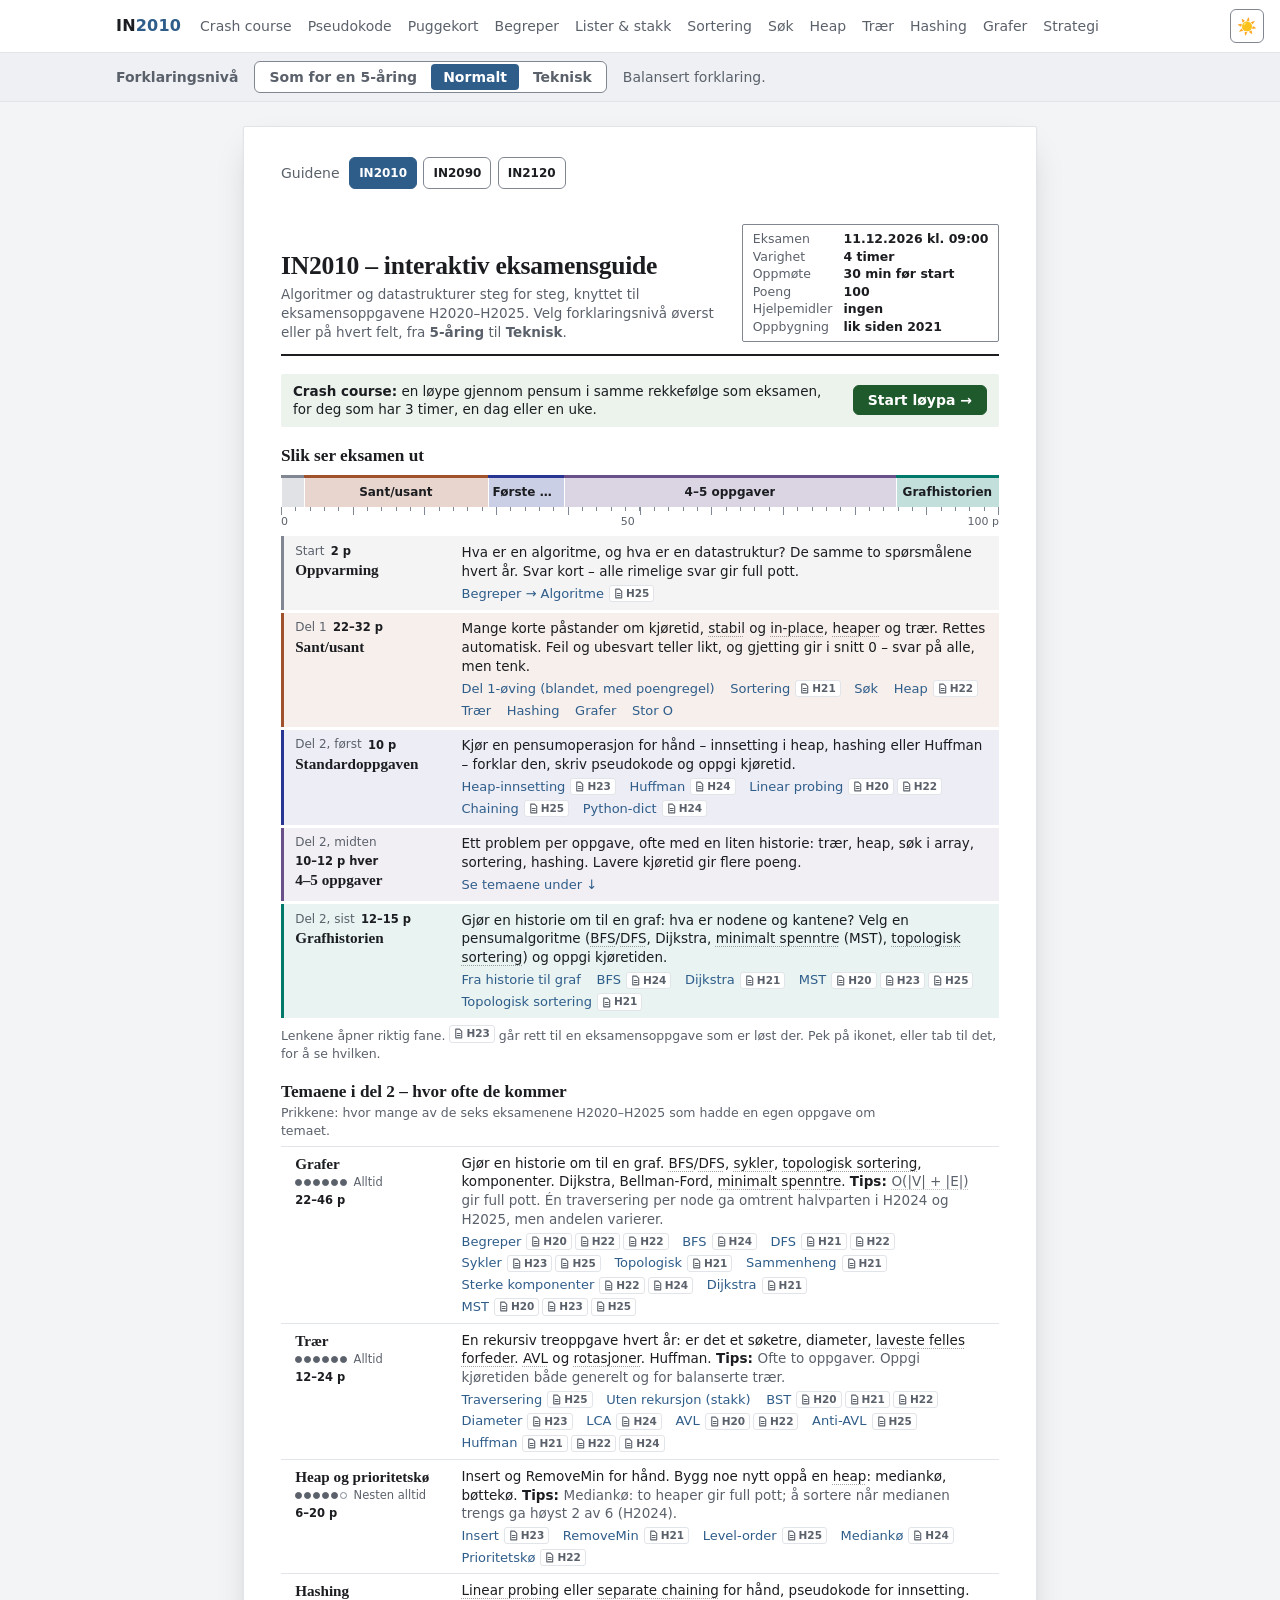
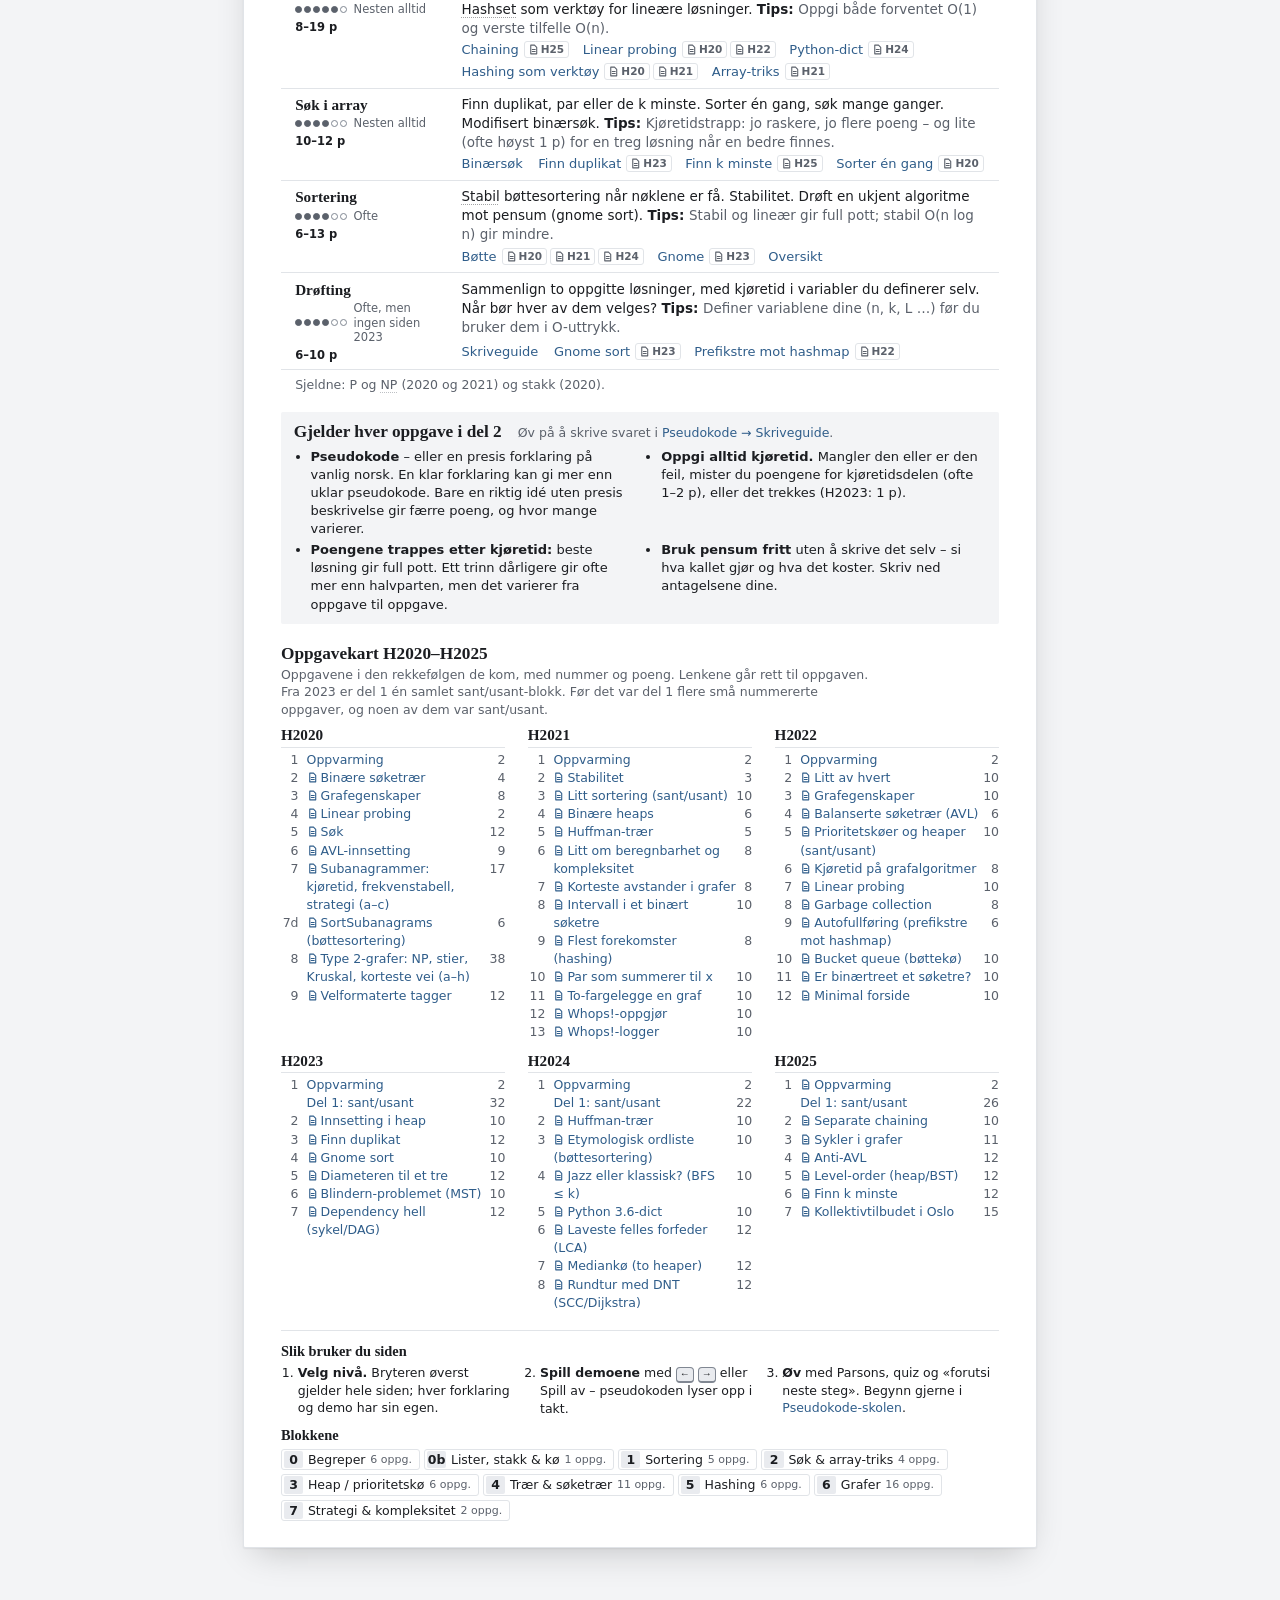
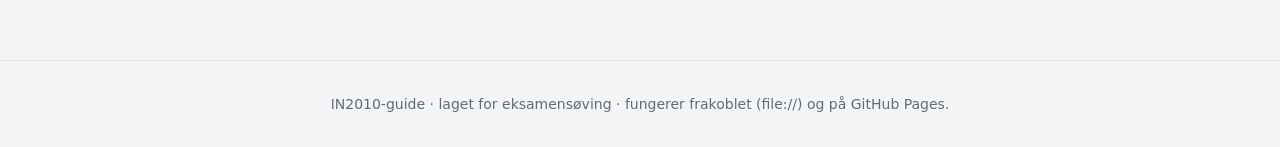
==== commit 813265b5: "Eksamen varer 4 timer, bekreftet på emnesiden (20261126k) Co-Authored-By: Claude Opus 5.5 <noreply@a" ====
--- a/index.html
+++ b/index.html
@@ -7,8 +7,8 @@
   <title>IN2010 · interaktiv eksamensguide</title>
   <meta name="description" content="Interaktiv eksamensguide for IN2010 – Algoritmer og datastrukturer. Slik ser eksamen ut, og alle eksamensoppgavene fra H2020 til H2025.">
   <script>(function(){try{var d=document.documentElement;var t=localStorage.getItem('in-theme');if(t!=='dark'&&t!=='system')t='light';if(t!=='system')d.setAttribute('data-theme',t);var l=localStorage.getItem('in-level');if(l!=='eli5'&&l!=='teknisk')l='normal';d.setAttribute('data-level',l);}catch(e){document.documentElement.setAttribute('data-theme','light');document.documentElement.setAttribute('data-level','normal');}})();</script>
-  <link rel="stylesheet" href="assets/css/styles.css?v=20261126j">
-  <link rel="stylesheet" href="assets/css/begrep-tips.css?v=20261126j">
+  <link rel="stylesheet" href="assets/css/styles.css?v=20261126k">
+  <link rel="stylesheet" href="assets/css/begrep-tips.css?v=20261126k">
 </head>
 <body data-page="index">
   <a class="skip-link" href="#main">Hopp til innhold</a>
@@ -32,7 +32,7 @@
         </div>
         <dl class="a4-facts">
           <dt>Eksamen</dt><dd>11.12.2026 kl. 09:00</dd>
-          <dt>Varighet</dt><dd>Se emnesiden</dd>
+          <dt>Varighet</dt><dd>4 timer</dd>
           <dt>Oppmøte</dt><dd>30 min før start</dd>
           <dt>Poeng</dt><dd>100</dd>
           <dt>Hjelpemidler</dt><dd>ingen</dd>
@@ -108,12 +108,12 @@
     IN2010-guide · laget for eksamensøving · fungerer frakoblet (file://) og på GitHub Pages.
   </footer>
 
-  <script src="assets/js/core.js?v=20261126j"></script>
-  <script src="assets/js/symboler.js?v=20261126j"></script>
-  <script src="assets/js/begreper-data.js?v=20261126j"></script>
-  <script src="assets/js/begrep-tips.js?v=20261126j"></script>
-  <script src="assets/js/data-mock.js?v=20261126j"></script>
-  <script src="assets/js/data-crash.js?v=20261126j"></script>
+  <script src="assets/js/core.js?v=20261126k"></script>
+  <script src="assets/js/symboler.js?v=20261126k"></script>
+  <script src="assets/js/begreper-data.js?v=20261126k"></script>
+  <script src="assets/js/begrep-tips.js?v=20261126k"></script>
+  <script src="assets/js/data-mock.js?v=20261126k"></script>
+  <script src="assets/js/data-crash.js?v=20261126k"></script>
   <script>
   /* Crash course-boksen øverst: samme utregning som løypesiden (IN.crashProgress) */
   (function () {
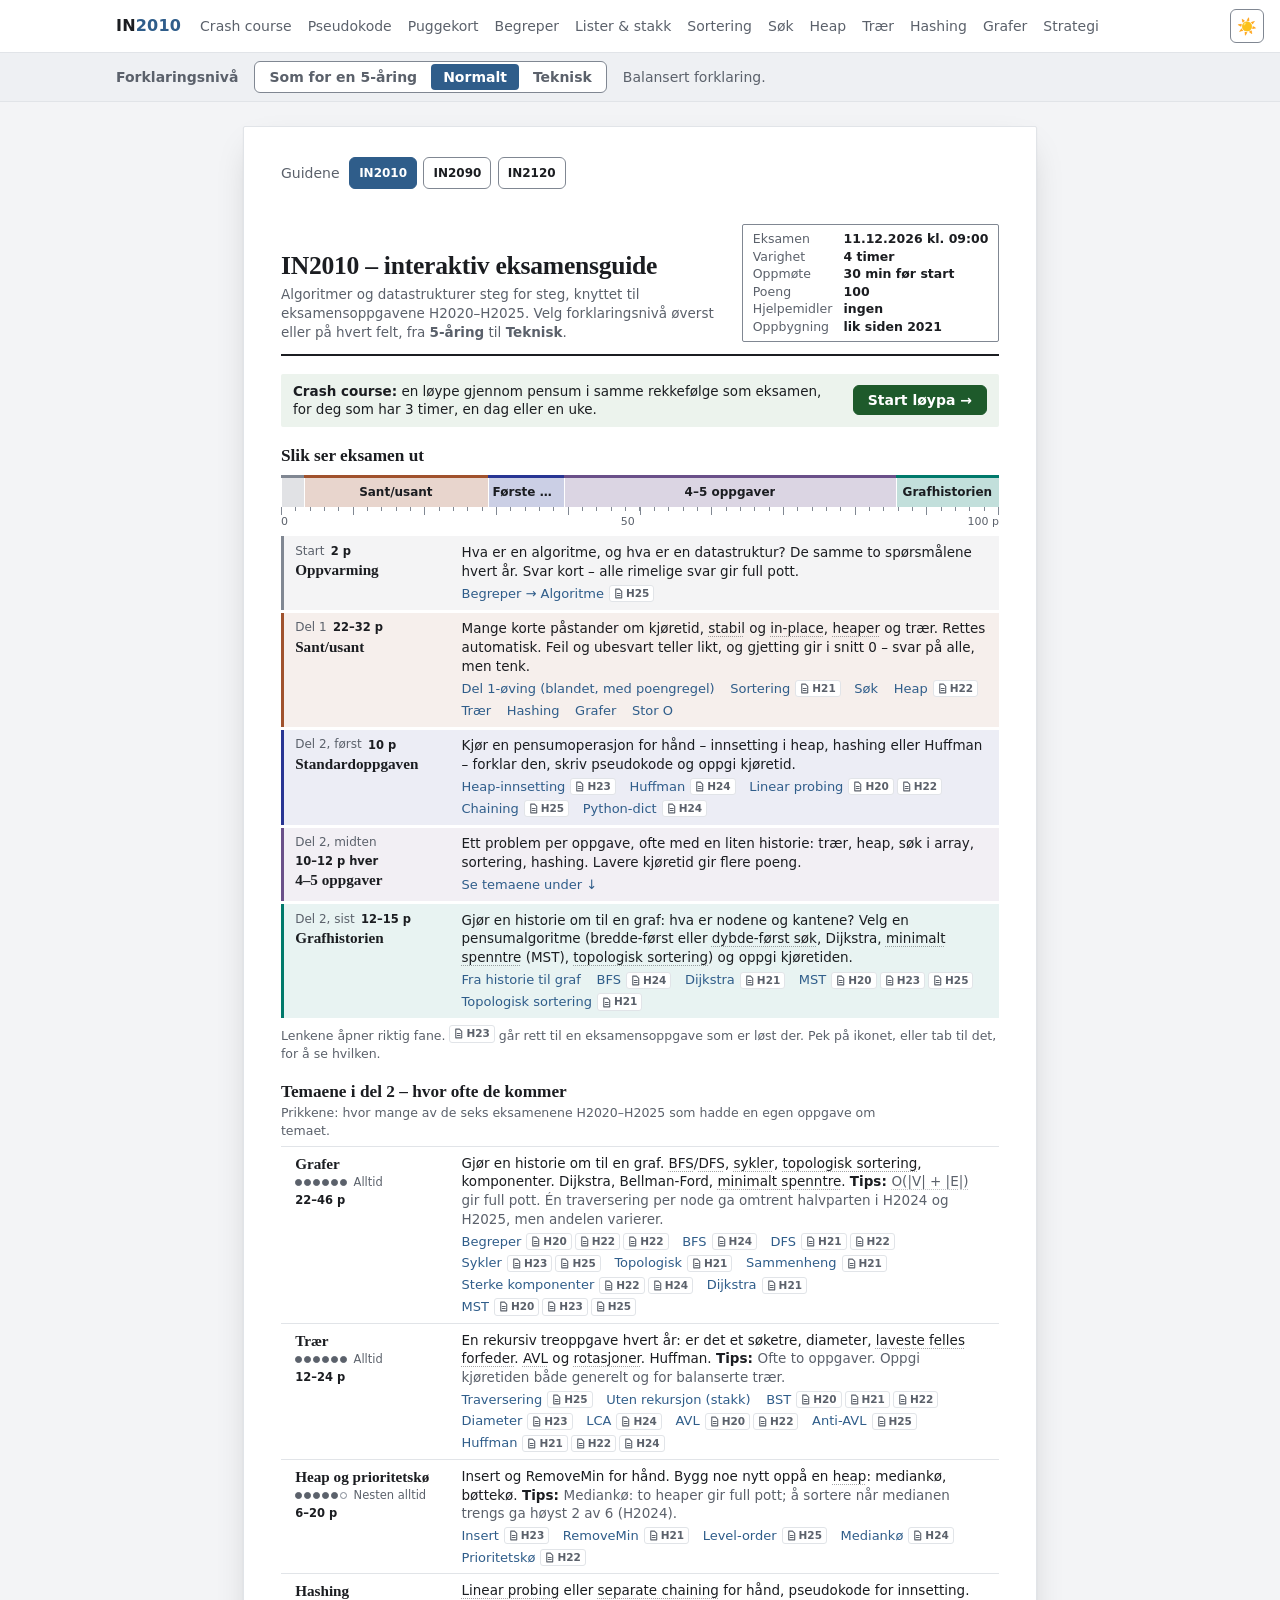
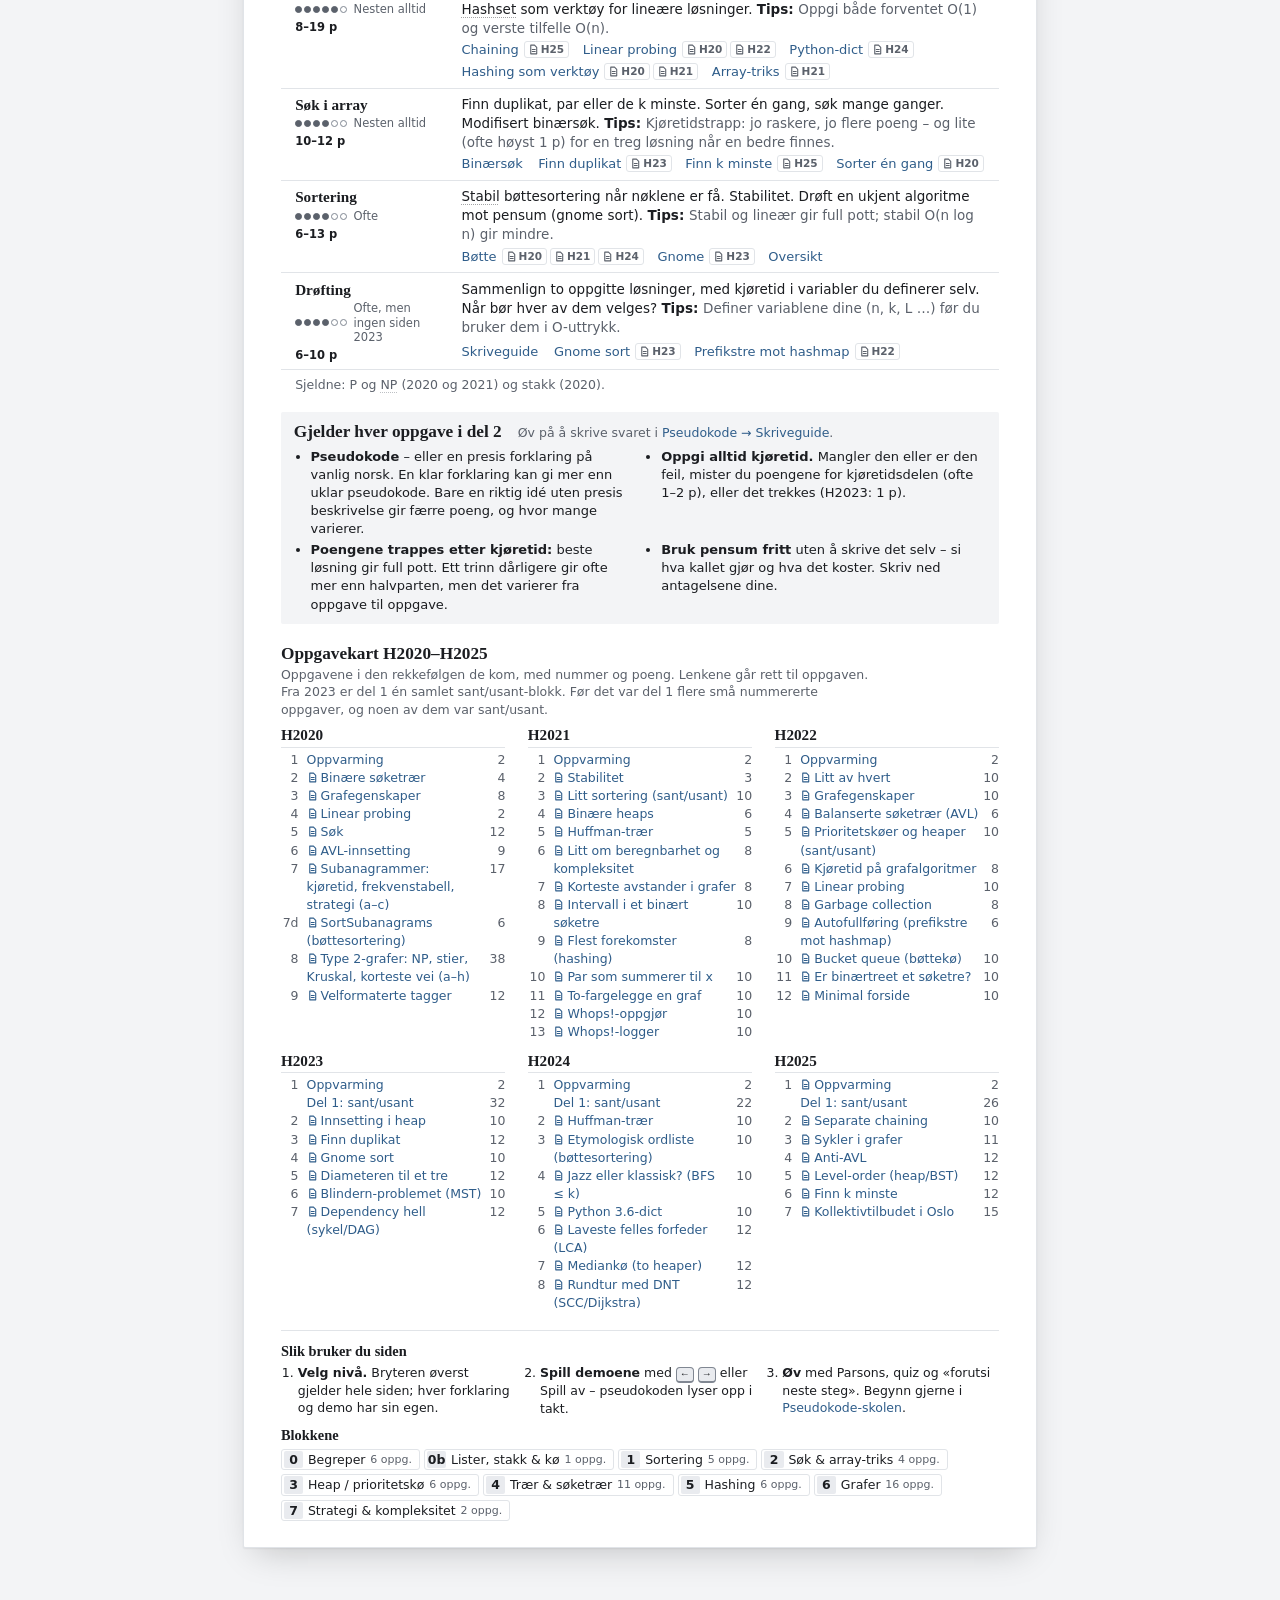
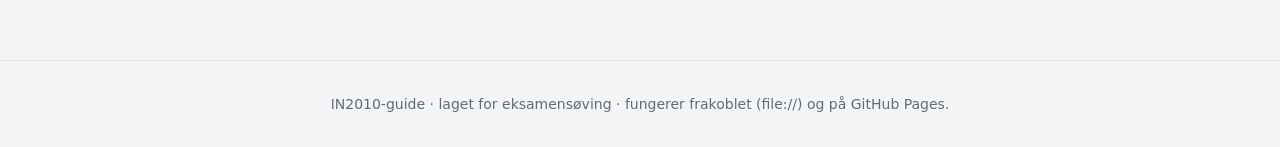
==== commit 47b0819c: "Sjekkliste fra IN2120: merker, referanser, forkortelser, bfcache (20261127f) - Mock-begrunnelser: ma" ====
--- a/index.html
+++ b/index.html
@@ -7,8 +7,8 @@
   <title>IN2010 · interaktiv eksamensguide</title>
   <meta name="description" content="Interaktiv eksamensguide for IN2010 – Algoritmer og datastrukturer. Slik ser eksamen ut, og alle eksamensoppgavene fra H2020 til H2025.">
   <script>(function(){try{var d=document.documentElement;var t=localStorage.getItem('in-theme');if(t!=='dark'&&t!=='system')t='light';if(t!=='system')d.setAttribute('data-theme',t);var l=localStorage.getItem('in-level');if(l!=='eli5'&&l!=='teknisk')l='normal';d.setAttribute('data-level',l);}catch(e){document.documentElement.setAttribute('data-theme','light');document.documentElement.setAttribute('data-level','normal');}})();</script>
-  <link rel="stylesheet" href="assets/css/styles.css?v=20261126k">
-  <link rel="stylesheet" href="assets/css/begrep-tips.css?v=20261126k">
+  <link rel="stylesheet" href="assets/css/styles.css?v=20261127f">
+  <link rel="stylesheet" href="assets/css/begrep-tips.css?v=20261127f">
 </head>
 <body data-page="index">
   <a class="skip-link" href="#main">Hopp til innhold</a>
@@ -108,12 +108,12 @@
     IN2010-guide · laget for eksamensøving · fungerer frakoblet (file://) og på GitHub Pages.
   </footer>
 
-  <script src="assets/js/core.js?v=20261126k"></script>
-  <script src="assets/js/symboler.js?v=20261126k"></script>
-  <script src="assets/js/begreper-data.js?v=20261126k"></script>
-  <script src="assets/js/begrep-tips.js?v=20261126k"></script>
-  <script src="assets/js/data-mock.js?v=20261126k"></script>
-  <script src="assets/js/data-crash.js?v=20261126k"></script>
+  <script src="assets/js/core.js?v=20261127f"></script>
+  <script src="assets/js/symboler.js?v=20261127f"></script>
+  <script src="assets/js/begreper-data.js?v=20261127f"></script>
+  <script src="assets/js/begrep-tips.js?v=20261127f"></script>
+  <script src="assets/js/data-mock.js?v=20261127f"></script>
+  <script src="assets/js/data-crash.js?v=20261127f"></script>
   <script>
   /* Crash course-boksen øverst: samme utregning som løypesiden (IN.crashProgress) */
   (function () {
@@ -168,7 +168,7 @@
       var t = X[key], text = SOK[key] ? frag(SOK[key]) : frag(t[4]) + ",-Oppgave";
       return pageHref[t[0]] + "#fane=" + t[1] + "&oppg=" + t[6] + ":~:text=" + text;
     }
-    function taskName(t) { return t[2] + " Oppgave " + t[3] + " – " + t[4]; }
+    function taskName(t) { return t[2] + " " + t[3] + " – " + t[4]; }
     // Lenke med oppgaveikon og verktøytips. content = synlig tekst (årstall eller tittel).
     function taskLink(key, content, cls) {
       var t = X[key];
@@ -209,7 +209,7 @@
         text: "Ett problem per oppgave, ofte med en liten historie: trær, heap, søk i array, sortering, hashing. Lavere kjøretid gir flere poeng.",
         anchor: "eo-temaer" },
       { key: "graf", part: "Del 2, sist", name: "Grafhistorien", pts: "12–15 p", w: 14,
-        text: "Gjør en historie om til en graf: hva er nodene og kantene? Velg en pensumalgoritme (BFS/DFS, Dijkstra, minimalt spenntre (MST), topologisk sortering) og oppgi kjøretiden.",
+        text: "Gjør en historie om til en graf: hva er nodene og kantene? Velg en pensumalgoritme (bredde-først eller dybde-først søk, Dijkstra, minimalt spenntre (MST), topologisk sortering) og oppgi kjøretiden.",
         links: [["grafer", "begreper&oppg=historie", "Fra historie til graf"], ["grafer", "bfs", "BFS"], ["grafer", "dijkstra", "Dijkstra"], ["grafer", "mst", "MST"], ["grafer", "topologisk", "Topologisk sortering"]] }
     ];
     var flowHost = IN.qs("#exam-flow");
--- a/assets/css/styles.css
+++ b/assets/css/styles.css
@@ -2178,7 +2178,15 @@
 .vl-n, .vl-v { font-family: var(--font-mono); }
 .vl-v { font-weight: 600; color: var(--color-on-surface); }
 .vl-item.is-changed .vl-v {
-  font-weight: 800; text-decoration: underline 2px color-mix(in srgb, var(--color-primary) 65%, transparent); text-underline-offset: 2px;
+  /* Ikke fetere enn ellers: bredere tekst bryter linja annerledes. Understrek og farge markerer endringen. */
+  color: var(--color-primary); text-decoration: underline 2px color-mix(in srgb, var(--color-primary) 65%, transparent); text-underline-offset: 2px;
+}
+/* Små etiketter i nedskalerte SVG-er (heap-indekser, grafetiketter) blir under 8 px på mobil. */
+@media (max-width: 619.98px) {
+  .hv-idx { font-size: 13px; }
+  .gv-n .k.sm { font-size: 12px; }
+  .gv-lab { font-size: 13px; }
+  .gv-w text { font-size: 13.5px; }   /* boksen er 16 høy og 7 per tegn + 6: to sifre får fortsatt plass */
 }
 .vl-dot {
   display: inline-block; width: 7px; height: 7px; border-radius: 50%; margin-right: .25rem;
@@ -2605,3 +2613,31 @@
 .qz-fold > .qz { margin: 0; padding: 0 8px 8px; }
 .qz-fold > .qz .qz-list { border-radius: var(--radius-md); }
 @media print { .qz-fold > .qz { display: block; } }
+
+/* Eksamensvekt per tema (eksamensvekt.js, portert fra IN2120): snittandel og en stolpe per år. */
+.pagehead .blokk-vekt { font-size: var(--text-sm, .9rem); color: var(--color-on-surface-variant); margin: -.4rem 0 .8rem;
+  display: flex; flex-wrap: wrap; align-items: flex-end; gap: .3rem .9rem; }
+.pagehead p.blokk-vekt { max-width: none; }
+.bv-tekst { flex: 0 1 70ch; }
+.bv-spark { display: inline-flex; gap: 2px; align-items: flex-end; height: 2.4rem; padding-top: 2px; flex: none; }
+.bv-sparkc { display: flex; flex-direction: column; align-items: center; justify-content: flex-end; height: 100%; width: 1.05rem; }
+.bv-sparkc i { display: block; width: .75rem; background: var(--color-primary); border-radius: 1px 1px 0 0; }
+.bv-sparkc b { font-size: 9.5px; font-weight: 500; color: var(--color-on-surface-variant); line-height: 1.1; margin-top: 1px; font-variant-numeric: tabular-nums; }
+
+/* Fem faste merker (samme ord som IN2120, aldri andre varianter):
+   kjerne = «kommer ofte» (spurt flere år), eksbas = «eksamensbasert», fordyp = «Fordypning, ikke nødvendig til eksamen»,
+   ny = «pensum, ikke spurt før», ikke-pensum = «Ikke pensum». Bare temavariabler, så lys og mørk modus virker. */
+.tag.merke { font-weight: 700; vertical-align: middle; }
+.tag.merke.kjerne { background: var(--color-primary-container); color: var(--color-on-primary-container, var(--color-on-surface)); border-color: transparent; }
+.tag.merke.eksbas { background: var(--color-tone-warn); color: var(--color-on-tone-warn); border-color: transparent; }
+.tag.merke.fordyp, .tag.merke.ny { background: var(--color-surface-container-high); }
+.tag.merke.ikke-pensum { background: transparent; border-style: dashed; }
+.fane-eks { color: var(--color-on-surface-variant); margin: -.2rem 0 .8rem; }
+.fane-eks .merke { margin-right: .35rem; }
+
+/* Lange norske ord (prioritetskø, sammenhengende, separasjonsnode) deles ved linjeskift på smal skjerm.
+   lang="nb" på <html> gir riktige delingspunkter. Kode og tall deles aldri. */
+@media (max-width: 759.98px) {
+  main { -webkit-hyphens: auto; hyphens: auto; }
+  main :is(code, pre, .mono, .pseudo, .pcode, .sp-controls, .badge, .tag, th, svg) { -webkit-hyphens: manual; hyphens: manual; }
+}
